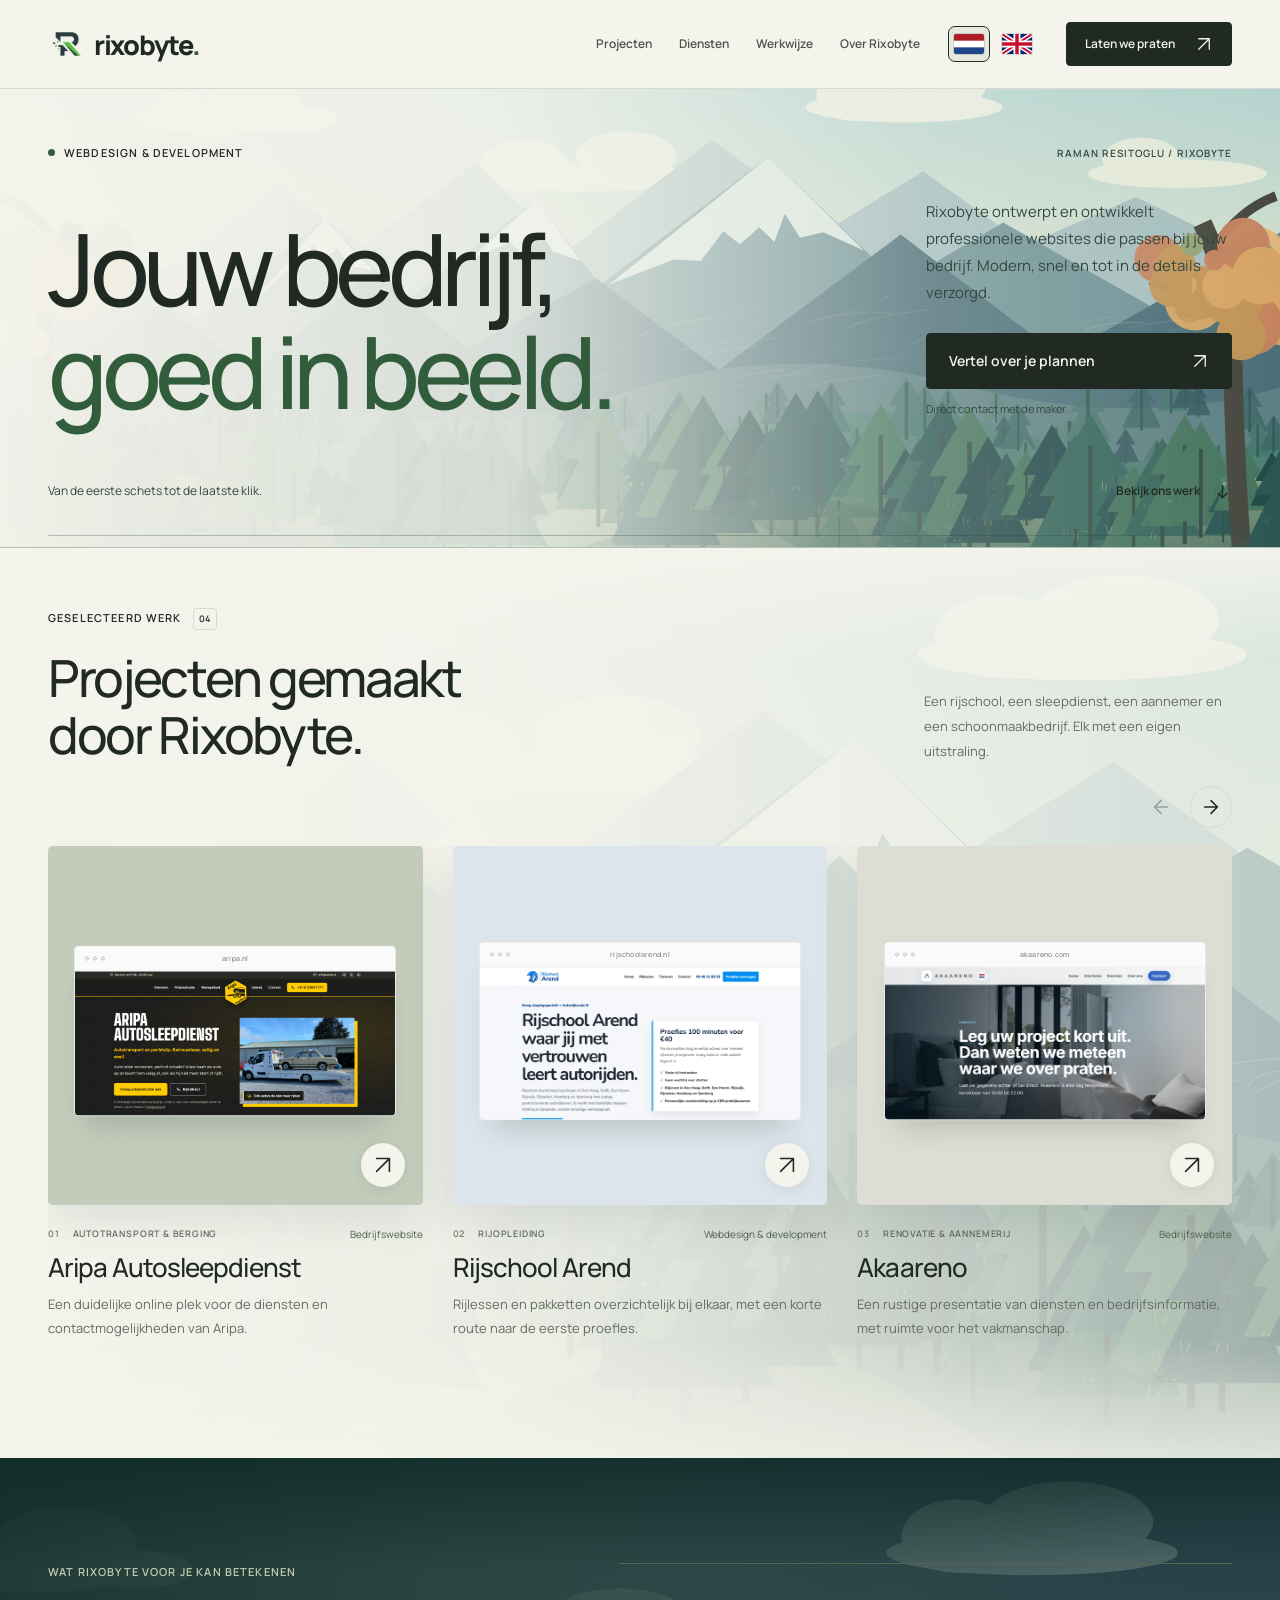
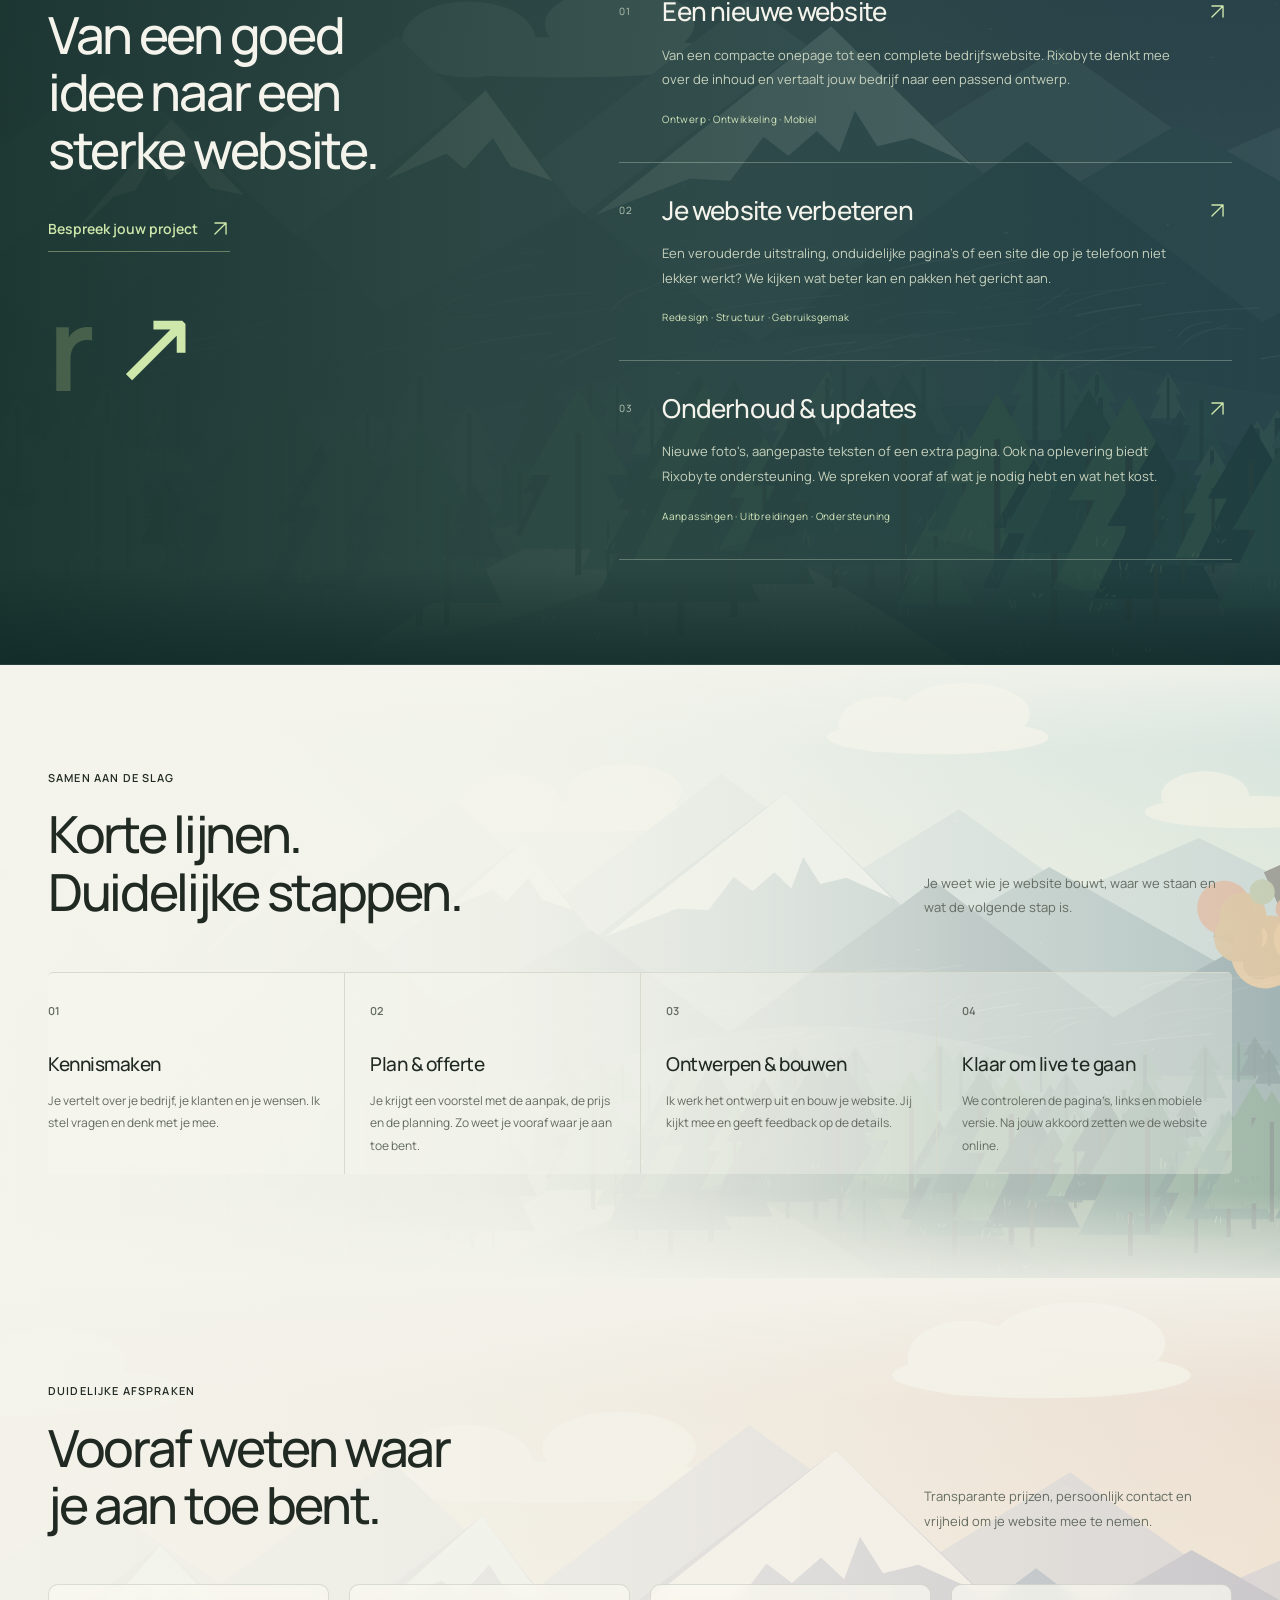
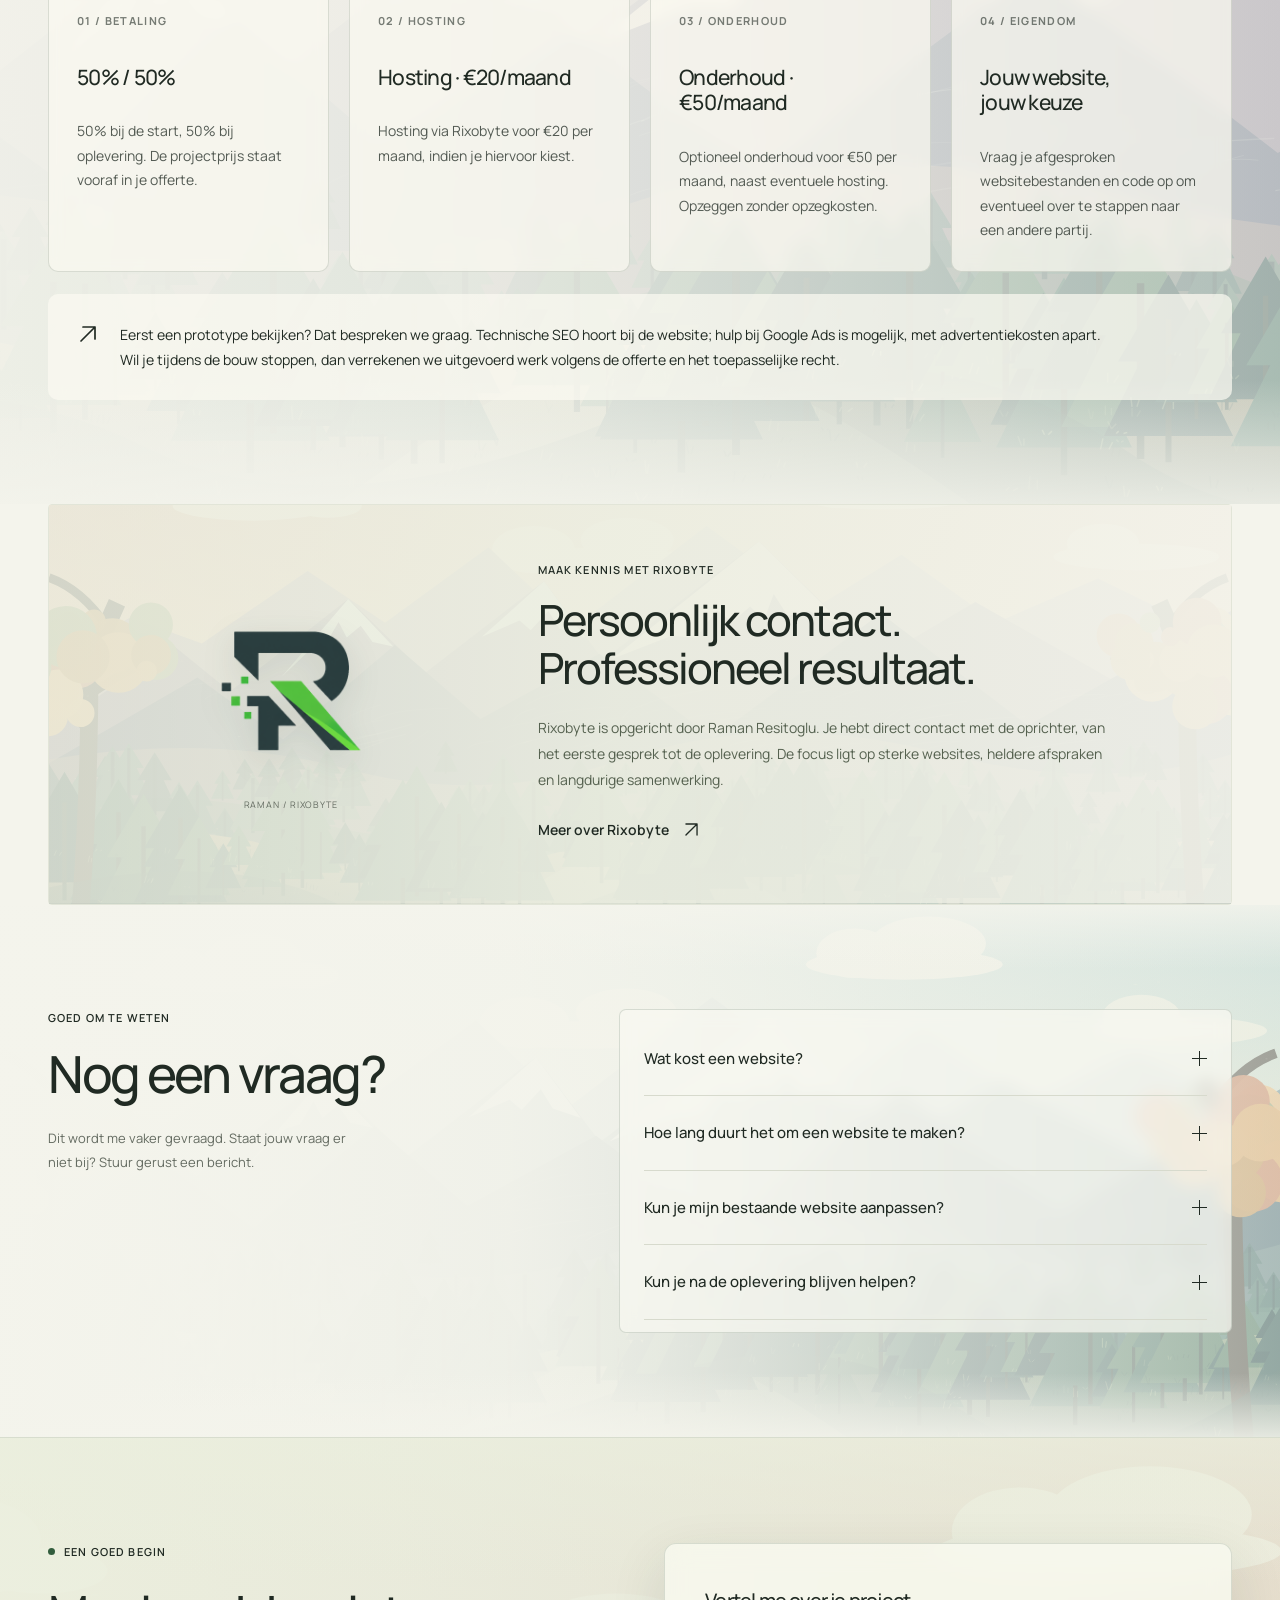
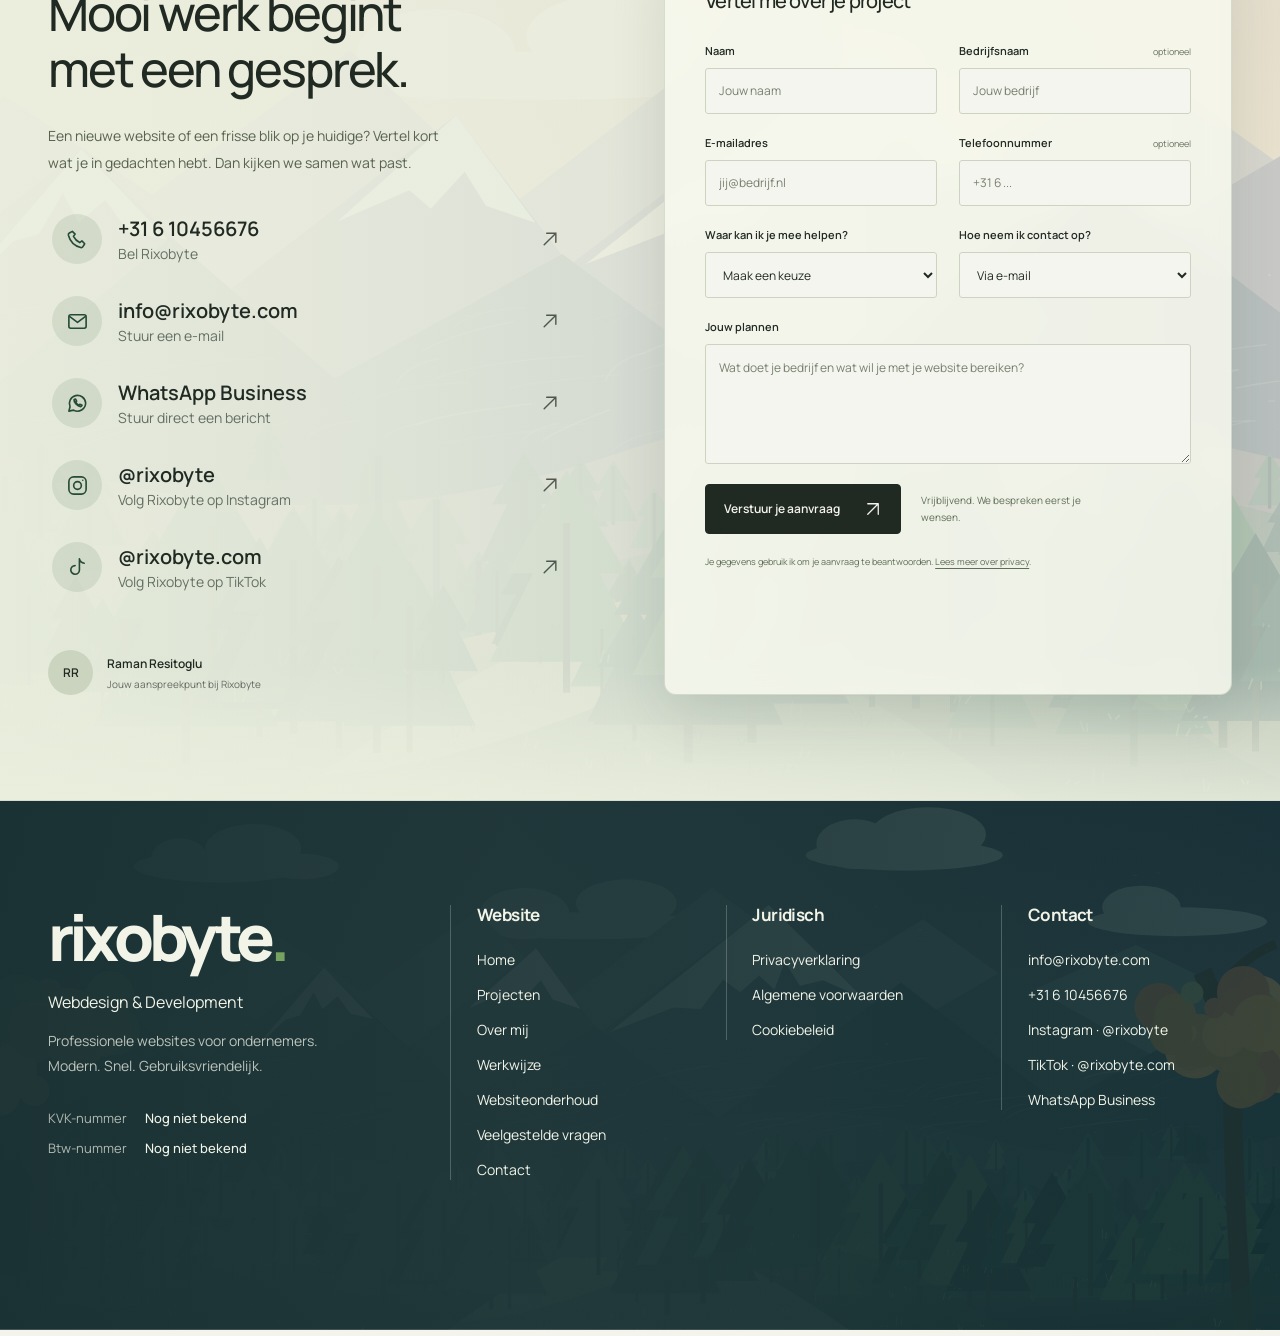
==== index.html @ 76071537 "Publish refreshed full-width wallpaper and scroll fixes" ====
<!doctype html>
<html lang="nl">
  <head>
    <meta charset="utf-8" />
    <meta name="viewport" content="width=device-width, initial-scale=1" />
    <meta name="theme-color" content="#f4f4ec" />
    <meta name="description" content="Rixobyte ontwerpt en ontwikkelt professionele websites voor ondernemers. Van een nieuwe website tot redesign en onderhoud. Bespreek jouw project.">
    <meta
      property="og:title"
      content="Rixobyte | Jouw bedrijf, goed in beeld."
    />
    <meta
      property="og:description"
      content="Rixobyte ontwerpt en bouwt websites voor ondernemers. Bekijk onze projecten en bespreek jouw nieuwe website."
    />
    <meta property="og:type" content="website" />
    <meta property="og:url" content="https://www.rixobyte.com/" />
    <link rel="canonical" href="https://www.rixobyte.com/" />
    <meta property="og:locale" content="nl_NL" />
    <title>Rixobyte | Professionele websites voor ondernemers</title>
    <link rel="icon" type="image/png" href="rixobyte-logo.png" />
    <link rel="apple-touch-icon" href="rixobyte-logo.png" />
    <link
      rel="preload"
      href="manrope-400.woff"
      as="font"
      type="font/woff"
      crossorigin
    />
    <link
      rel="preload"
      href="manrope-600.woff"
      as="font"
      type="font/woff"
      crossorigin
    />
    <link rel="stylesheet" href="styles.css?v=20261119-fullbleed2" />
    <script src="translations.js?v=20261028-fix" defer></script>
    <script src="script.js?v=20261028-fix" defer></script>
    <script src="rixobyte-nature.js?v=20261119-all" defer></script>
    <script src="rixobyte-scroll.js?v=20261119" defer></script>
  
<meta property="og:image" content="https://www.rixobyte.com/rixobyte-logo.png">
<meta property="og:image:alt" content="Rixobyte logo">
<meta name="twitter:card" content="summary_large_image">
<script type="application/ld+json">{"@context":"https://schema.org","@type":"Organization","name":"Rixobyte","url":"https://www.rixobyte.com/","logo":"https://www.rixobyte.com/rixobyte-logo.png","email":"info@rixobyte.com","sameAs":["https://www.instagram.com/rixobyte/"]}</script>
</head>
  <body data-page="home" id="top">
    <a data-i18n="skip" class="skip-link" href="#main">Naar de inhoud</a>
    <header class="site-header">
      <div class="shell header-inner">
        <a class="brand" href="index.html" aria-label="Rixobyte home"
          ><img src="rixobyte-logo.png" width="42" height="42" alt="" /><span
            >rixobyte<span class="brand-dot">.</span></span
          ></a
        >
        <nav
          class="main-nav"
          id="mainNav"
          aria-label="Hoofdnavigatie"
          data-i18n-aria-label="mainNav"
        >
          <a data-i18n="navProjects" href="#projecten" data-section="projecten"
            >Projecten</a
          ><a data-i18n="navServices" href="#diensten" data-section="diensten"
            >Diensten</a
          ><a data-i18n="navProcess" href="#werkwijze" data-section="werkwijze"
            >Werkwijze</a
          >
          <a data-i18n="navAbout" href="info.html">Over mij</a>
          <a data-i18n="navContact" href="#offerte" class="mobile-contact"
            >Contact</a
          >
        </nav>
        <div class="header-actions">
          <div
            class="language-switch"
            role="group"
            aria-label="Taal kiezen"
            data-i18n-aria-label="language"
          >
            <button type="button" data-lang="nl" lang="nl" aria-label="Nederlands" title="Nederlands" aria-pressed="true"><svg viewBox="0 0 30 20" aria-hidden="true" focusable="false"><rect width="30" height="20" fill="#21468B"/><rect width="30" height="13.333" fill="#fff"/><rect width="30" height="6.667" fill="#AE1C28"/></svg></button><button type="button" data-lang="en" lang="en" aria-label="English" title="English" aria-pressed="false"><svg viewBox="0 0 30 20" aria-hidden="true" focusable="false"><rect width="30" height="20" fill="#012169"/><path d="M0 0L30 20M30 0L0 20" stroke="#fff" stroke-width="5"/><path d="M0 0L30 20M30 0L0 20" stroke="#C8102E" stroke-width="2"/><path d="M15 0V20M0 10H30" stroke="#fff" stroke-width="7"/><path d="M15 0V20M0 10H30" stroke="#C8102E" stroke-width="3.5"/></svg></button>
          </div>
          <a class="button button-small header-cta" href="#offerte"
            ><span data-i18n="talk">Laten we praten</span
            ><svg
              class="icon"
              viewBox="0 0 24 24"
              fill="none"
              aria-hidden="true"
            >
              <path
                d="M5 19 19 5M5 5h14v14"
                stroke="currentColor"
                stroke-width="1.7"
                stroke-linecap="round"
                stroke-linejoin="round"
              /></svg
          ></a>
          <button
            class="menu-toggle"
            type="button"
            aria-expanded="false"
            aria-controls="mainNav"
            aria-label="Menu openen"
            data-i18n-aria-label="openMenu"
          >
            <span></span><span></span>
          </button>
        </div>
      </div>
    </header>
    <main id="main" tabindex="-1">
      <section class="hero shell" aria-labelledby="heroTitle">
        <div class="hero-topline">
          <p class="eyebrow">
            <span class="status-dot" aria-hidden="true"></span>Webdesign &amp;
            development
          </p>
          <p class="eyebrow hero-signature">Raman Resitoglu / Rixobyte</p>
        </div>
        <div class="hero-main">
          <h1 id="heroTitle">
            <span data-i18n="heroLine1">Jouw bedrijf,</span><br /><span
              data-i18n="heroLine2"
              class="hero-accent"
              >goed in beeld.</span
            >
          </h1> 
          <div class="hero-aside">
            <p data-i18n="heroText">
              Ik ben Raman. Ik ontwerp en bouw websites die passen bij jouw
              bedrijf. Helder, snel en tot in de details verzorgd.
            </p>
            <a class="button" href="#offerte"
              ><span data-i18n="heroCta">Vertel over je plannen</span
              ><svg
                class="icon"
                viewBox="0 0 24 24"
                fill="none"
                aria-hidden="true"
              >
                <path
                  d="M5 19 19 5M5 5h14v14"
                  stroke="currentColor"
                  stroke-width="1.7"
                  stroke-linecap="round"
                  stroke-linejoin="round"
                /></svg
            ></a>
            <p class="hero-note">
              <span data-i18n="heroNote">Direct contact met de maker.</span>
            </p>
          </div>
        </div>
        <div class="hero-foot">
          <p>
            <span data-i18n="heroFoot"
              >Van de eerste schets tot de laatste klik.</span
            >
          </p>
          <a class="text-link" href="#projecten"
            ><span data-i18n="viewWork">Bekijk mijn werk</span
            ><svg
              class="icon"
              viewBox="0 0 24 24"
              fill="none"
              aria-hidden="true"
            >
              <path
                d="M12 4v16m-6-6 6 6 6-6"
                stroke="currentColor"
                stroke-width="1.7"
              /></svg
          ></a>
        </div>
      </section>

      <section
        class="projects shell section-space"
        id="projecten"
        aria-labelledby="projectsTitle"
      >
        <div class="section-intro">
          <div>
            <p class="eyebrow">
              <span data-i18n="selected">Geselecteerd werk</span>
              <span class="count">04</span>
            </p>
            <h2 id="projectsTitle">
              <span data-i18n="projectsTitle"
                >Projecten gemaakt door Rixobyte.</span
              >
            </h2>
          </div>
          <p class="section-aside">
            <span data-i18n="projectsText"
              >Een rijschool, een sleepdienst, een aannemer en een
              schoonmaakbedrijf. Elk met een eigen uitstraling.</span
            >
          </p>
        </div>
        <div class="project-controls" hidden>
          <button
            class="project-control"
            type="button"
            data-project-scroll="previous"
            aria-label="Vorige projecten"
            data-i18n-aria-label="projectPrevious"
          >
            <svg
              class="icon"
              viewBox="0 0 24 24"
              fill="none"
              aria-hidden="true"
            >
              <path
                d="M19 12H5m7 7-7-7 7-7"
                stroke="currentColor"
                stroke-width="1.7"
                stroke-linecap="round"
                stroke-linejoin="round"
              />
            </svg>
          </button>
          <button
            class="project-control"
            type="button"
            data-project-scroll="next"
            aria-label="Volgende projecten"
            data-i18n-aria-label="projectNext"
          >
            <svg
              class="icon"
              viewBox="0 0 24 24"
              fill="none"
              aria-hidden="true"
            >
              <path
                d="M5 12h14m-7-7 7 7-7 7"
                stroke="currentColor"
                stroke-width="1.7"
                stroke-linecap="round"
                stroke-linejoin="round"
              />
            </svg>
          </button>
        </div>
        <div
          class="project-grid"
          id="projectTrack"
          role="region"
          aria-label="Projecten"
          data-i18n-aria-label="projectCarousel"
          tabindex="0"
        >
          <article class="project project-aripa">
            <a
              class="project-cover"
              href="https://www.aripa.nl/"
              target="_blank"
              rel="noopener noreferrer"
              aria-label="Bekijk Aripa Autosleepdienst (opent in nieuw tabblad)"
              data-i18n-aria-label="aripaLink"
              ><div class="project-art art-aripa">
                <div class="site-window">
                  <div class="window-toolbar" aria-hidden="true">
                    <i></i><i></i><i></i><span>aripa.nl</span>
                  </div>
                  <img
                    src="foto2.png"
                    width="1892"
                    height="852"
                    loading="lazy"
                    decoding="async"
                    alt="Voorbeeld van de website Aripa Autosleepdienst"
                    data-i18n-alt="aripaAlt"
                  />
                </div>
                <span class="project-visit"
                  ><svg
                    class="icon"
                    viewBox="0 0 24 24"
                    fill="none"
                    aria-hidden="true"
                  >
                    <path
                      d="M5 19 19 5M5 5h14v14"
                      stroke="currentColor"
                      stroke-width="1.7"
                      stroke-linecap="round"
                      stroke-linejoin="round"
                    /></svg
                ></span></div
            ></a>
            <div class="project-meta">
              <p class="eyebrow">
                <span class="project-number">01</span
                ><span data-i18n="aripaCat">Autotransport &amp; berging</span>
              </p>
              <span data-i18n="aripaTag" class="project-tag"
                >Bedrijfswebsite</span
              >
            </div>
            <h3>
              <a
                href="https://www.aripa.nl/"
                target="_blank"
                rel="noopener noreferrer"
                >Aripa Autosleepdienst<svg
                  class="icon"
                  viewBox="0 0 24 24"
                  fill="none"
                  aria-hidden="true"
                >
                  <path
                    d="M5 19 19 5M5 5h14v14"
                    stroke="currentColor"
                    stroke-width="1.7"
                    stroke-linecap="round"
                    stroke-linejoin="round"
                  /></svg
                ><span class="sr-only" data-i18n="newTab">
                  (opent in nieuw tabblad)</span
                ></a
              >
            </h3>
            <p data-i18n="aripaDesc" class="project-description">
              Een duidelijke online plek voor de diensten en
              contactmogelijkheden van Aripa.
            </p>
          </article>
          <article class="project project-rijschoolarend">
            <a
              class="project-cover"
              href="https://rijschoolarend.nl/"
              target="_blank"
              rel="noopener noreferrer"
              aria-label="Bekijk Rijschool Arend (opent in nieuw tabblad)"
              data-i18n-aria-label="rijschoolarendLink"
              ><div class="project-art art-rijschoolarend">
                <div class="site-window">
                  <div class="window-toolbar" aria-hidden="true">
                    <i></i><i></i><i></i><span>rijschoolarend.nl</span>
                  </div>
                  <img
                    src="rijschoolarend-1440.webp"
                    srcset="
                      rijschoolarend-720.webp   720w,
                      rijschoolarend-1440.webp 1440w
                    "
                    sizes="(max-width: 700px) 90vw, 50vw"
                    width="1440"
                    height="686"
                    loading="lazy"
                    decoding="async"
                    alt="Voorbeeld van de website Rijschool Arend"
                    data-i18n-alt="rijschoolarendAlt"
                  />
                </div>
                <span class="project-visit"
                  ><svg
                    class="icon"
                    viewBox="0 0 24 24"
                    fill="none"
                    aria-hidden="true"
                  >
                    <path
                      d="M5 19 19 5M5 5h14v14"
                      stroke="currentColor"
                      stroke-width="1.7"
                      stroke-linecap="round"
                      stroke-linejoin="round"
                    /></svg
                ></span></div
            ></a>
            <div class="project-meta">
              <p class="eyebrow">
                <span class="project-number">02</span
                ><span data-i18n="rijschoolarendCat">Rijopleiding</span>
              </p>
              <span data-i18n="rijschoolarendTag" class="project-tag"
                >Webdesign &amp; development</span
              >
            </div>
            <h3>
              <a
                href="https://rijschoolarend.nl/"
                target="_blank"
                rel="noopener noreferrer"
                >Rijschool Arend<svg
                  class="icon"
                  viewBox="0 0 24 24"
                  fill="none"
                  aria-hidden="true"
                >
                  <path
                    d="M5 19 19 5M5 5h14v14"
                    stroke="currentColor"
                    stroke-width="1.7"
                    stroke-linecap="round"
                    stroke-linejoin="round"
                  /></svg
                ><span class="sr-only" data-i18n="newTab">
                  (opent in nieuw tabblad)</span
                ></a
              >
            </h3>
            <p data-i18n="rijschoolarendDesc" class="project-description">
              Rijlessen en pakketten overzichtelijk bij elkaar, met een korte
              route naar de eerste proefles.
            </p>
          </article>
          <article class="project project-akaareno">
            <a
              class="project-cover"
              href="https://akaareno.com/"
              target="_blank"
              rel="noopener noreferrer"
              aria-label="Bekijk Akaareno (opent in nieuw tabblad)"
              data-i18n-aria-label="akaarenoLink"
              ><div class="project-art art-akaareno">
                <div class="site-window">
                  <div class="window-toolbar" aria-hidden="true">
                    <i></i><i></i><i></i><span>akaareno.com</span>
                  </div>
                  <img
                    src="akaareno-1440.webp"
                    srcset="akaareno-720.webp 720w, akaareno-1440.webp 1440w"
                    sizes="(max-width: 700px) 90vw, 50vw"
                    width="1440"
                    height="686"
                    loading="lazy"
                    decoding="async"
                    alt="Voorbeeld van de website Akaareno"
                    data-i18n-alt="akaarenoAlt"
                  />
                </div>
                <span class="project-visit"
                  ><svg
                    class="icon"
                    viewBox="0 0 24 24"
                    fill="none"
                    aria-hidden="true"
                  >
                    <path
                      d="M5 19 19 5M5 5h14v14"
                      stroke="currentColor"
                      stroke-width="1.7"
                      stroke-linecap="round"
                      stroke-linejoin="round"
                    /></svg
                ></span></div
            ></a>
            <div class="project-meta">
              <p class="eyebrow">
                <span class="project-number">03</span
                ><span data-i18n="akaarenoCat">Renovatie &amp; aannemerij</span>
              </p>
              <span data-i18n="akaarenoTag" class="project-tag"
                >Bedrijfswebsite</span
              >
            </div>
            <h3>
              <a
                href="https://akaareno.com/"
                target="_blank"
                rel="noopener noreferrer"
                >Akaareno<svg
                  class="icon"
                  viewBox="0 0 24 24"
                  fill="none"
                  aria-hidden="true"
                >
                  <path
                    d="M5 19 19 5M5 5h14v14"
                    stroke="currentColor"
                    stroke-width="1.7"
                    stroke-linecap="round"
                    stroke-linejoin="round"
                  /></svg
                ><span class="sr-only" data-i18n="newTab">
                  (opent in nieuw tabblad)</span
                ></a
              >
            </h3>
            <p data-i18n="akaarenoDesc" class="project-description">
              Een rustige presentatie van diensten en bedrijfsinformatie, met
              ruimte voor het vakmanschap.
            </p>
          </article>
          <article class="project project-glansora">
            <a
              class="project-cover"
              href="https://glansora.nl/index.html"
              target="_blank"
              rel="noopener noreferrer"
              aria-label="Bekijk Glansora (opent in nieuw tabblad)"
              data-i18n-aria-label="glansoraLink"
              ><div class="project-art art-glansora">
                <div class="site-window">
                  <div class="window-toolbar" aria-hidden="true">
                    <i></i><i></i><i></i><span>glansora.nl/index.html</span>
                  </div>
                  <img
                    src="glansora-1440.webp"
                    srcset="glansora-720.webp 720w, glansora-1440.webp 1440w"
                    sizes="(max-width: 700px) 90vw, 50vw"
                    width="1440"
                    height="733"
                    loading="lazy"
                    decoding="async"
                    alt="Voorbeeld van de website Glansora"
                    data-i18n-alt="glansoraAlt"
                  />
                </div>
                <span class="project-visit"
                  ><svg
                    class="icon"
                    viewBox="0 0 24 24"
                    fill="none"
                    aria-hidden="true"
                  >
                    <path
                      d="M5 19 19 5M5 5h14v14"
                      stroke="currentColor"
                      stroke-width="1.7"
                      stroke-linecap="round"
                      stroke-linejoin="round"
                    /></svg
                ></span></div
            ></a>
            <div class="project-meta">
              <p class="eyebrow">
                <span class="project-number">04</span
                ><span data-i18n="glansoraCat">Schoonmaak</span>
              </p>
              <span data-i18n="glansoraTag" class="project-tag"
                >Webdesign &amp; development</span
              >
            </div>
            <h3>
              <a
                href="https://glansora.nl/index.html"
                target="_blank"
                rel="noopener noreferrer"
                >Glansora<svg
                  class="icon"
                  viewBox="0 0 24 24"
                  fill="none"
                  aria-hidden="true"
                >
                  <path
                    d="M5 19 19 5M5 5h14v14"
                    stroke="currentColor"
                    stroke-width="1.7"
                    stroke-linecap="round"
                    stroke-linejoin="round"
                  /></svg
                ><span class="sr-only" data-i18n="newTab">
                  (opent in nieuw tabblad)</span
                ></a
              >
            </h3>
            <p data-i18n="glansoraDesc" class="project-description">
              Een frisse uitstraling, heldere diensten en een toegankelijke
              offerteaanvraag.
            </p>
          </article>
          <article class="project project-coming-soon">
            <div class="project-art project-coming-art" aria-hidden="true">
              <div class="project-coming-message">
                <span class="project-coming-plus">+</span>
                <span data-i18n="projectSoonEyebrow">Binnenkort</span>
              </div>
            </div>
            <div class="project-meta">
              <p class="eyebrow" data-i18n="projectSoonEyebrow">Binnenkort</p>
              <span class="project-tag" data-i18n="projectSoonTag"
                >Nieuw werk</span
              >
            </div>
            <h3 data-i18n="projectSoonTitle">Nieuw project</h3>
            <p class="project-description" data-i18n="projectSoonDescription">
              Binnenkort vind je hier een nieuw project.
            </p>
          </article>
        </div>
      </section>

      <section
        class="services dark-section"
        id="diensten"
        aria-labelledby="servicesTitle"
      >
        <div class="shell services-grid">
          <div class="services-heading">
            <p class="eyebrow">
              <span data-i18n="servicesEyebrow">Wat ik voor je kan doen</span>
            </p>
            <h2 id="servicesTitle">
              <span data-i18n="servicesTitle"
                >Van een goed idee naar een goede website.</span
              >
            </h2>
            <a class="text-link light-link" href="#offerte"
              ><span data-i18n="discuss">Bespreek jouw project</span
              ><svg
                class="icon"
                viewBox="0 0 24 24"
                fill="none"
                aria-hidden="true"
              >
                <path
                  d="M5 19 19 5M5 5h14v14"
                  stroke="currentColor"
                  stroke-width="1.7"
                  stroke-linecap="round"
                  stroke-linejoin="round"
                /></svg
            ></a>
            <div class="services-mark" aria-hidden="true">
              <span>r</span><span>↗</span>
            </div>
          </div>
          <div class="service-list">
            <article class="service-row">
              <span class="service-number">01</span>
              <div>
                <h3>
                  <span data-i18n="service1Title">Een nieuwe website</span>
                </h3>
                <p>
                  <span data-i18n="service1Text"
                    >Een compacte one-page, een portfolio of een complete
                    bedrijfswebsite. Ik denk mee over de inhoud en vertaal je
                    bedrijf naar een passend ontwerp.</span
                  >
                </p>
                <p class="service-detail">
                  <span data-i18n="service1Detail"
                    >Ontwerp · Ontwikkeling · Mobiel</span
                  >
                </p>
              </div>
              <svg
                class="icon"
                viewBox="0 0 24 24"
                fill="none"
                aria-hidden="true"
              >
                <path
                  d="M5 19 19 5M5 5h14v14"
                  stroke="currentColor"
                  stroke-width="1.7"
                  stroke-linecap="round"
                  stroke-linejoin="round"
                />
              </svg>
            </article>
            <article class="service-row">
              <span class="service-number">02</span>
              <div>
                <h3>
                  <span data-i18n="service2Title">Je website verbeteren</span>
                </h3>
                <p>
                  <span data-i18n="service2Text"
                    >Een verouderde uitstraling, onduidelijke pagina’s of een
                    site die op je telefoon niet lekker werkt? We kijken wat
                    beter kan en pakken het gericht aan.</span
                  >
                </p>
                <p class="service-detail">
                  <span data-i18n="service2Detail"
                    >Redesign · Structuur · Gebruiksgemak</span
                  >
                </p>
              </div>
              <svg
                class="icon"
                viewBox="0 0 24 24"
                fill="none"
                aria-hidden="true"
              >
                <path
                  d="M5 19 19 5M5 5h14v14"
                  stroke="currentColor"
                  stroke-width="1.7"
                  stroke-linecap="round"
                  stroke-linejoin="round"
                />
              </svg>
            </article>
            <article class="service-row">
              <span class="service-number">03</span>
              <div>
                <h3>
                  <span data-i18n="service3Title">Onderhoud &amp; updates</span>
                </h3>
                <p>
                  <span data-i18n="service3Text"
                    >Nieuwe foto’s, aangepaste teksten of een extra pagina. Ook
                    na de oplevering kan ik helpen. We spreken vooraf af wat je
                    nodig hebt en wat het kost.</span
                  >
                </p>
                <p class="service-detail">
                  <span data-i18n="service3Detail"
                    >Aanpassingen · Uitbreidingen · Ondersteuning</span
                  >
                </p>
              </div>
              <svg
                class="icon"
                viewBox="0 0 24 24"
                fill="none"
                aria-hidden="true"
              >
                <path
                  d="M5 19 19 5M5 5h14v14"
                  stroke="currentColor"
                  stroke-width="1.7"
                  stroke-linecap="round"
                  stroke-linejoin="round"
                />
              </svg>
            </article>
          </div>
        </div>
      </section>

      <section
        class="process shell section-space"
        id="werkwijze"
        aria-labelledby="processTitle"
      >
        <div class="section-intro">
          <div>
            <p class="eyebrow">
              <span data-i18n="processEyebrow">Samen aan de slag</span>
            </p>
            <h2 id="processTitle">
              <span data-i18n="processTitle"
                >Korte lijnen. Duidelijke stappen.</span
              >
            </h2>
          </div>
          <p class="section-aside">
            <span data-i18n="processText"
              >Je weet wie je website bouwt, waar we staan en wat de volgende
              stap is.</span
            >
          </p>
        </div>
        <ol class="process-list">
          <li>
            <span class="step-number">01</span>
            <h3><span data-i18n="step1Title">Kennismaken</span></h3>
            <p>
              <span data-i18n="step1Text"
                >Je vertelt over je bedrijf, je klanten en je wensen. Ik stel
                vragen en denk met je mee.</span
              >
            </p>
          </li>
          <li>
            <span class="step-number">02</span>
            <h3><span data-i18n="step2Title">Plan &amp; offerte</span></h3>
            <p>
              <span data-i18n="step2Text"
                >Je krijgt een voorstel met de aanpak, de prijs en de planning.
                Zo weet je vooraf waar je aan toe bent.</span
              >
            </p>
          </li>
          <li>
            <span class="step-number">03</span>
            <h3><span data-i18n="step3Title">Ontwerpen &amp; bouwen</span></h3>
            <p>
              <span data-i18n="step3Text"
                >Ik werk het ontwerp uit en bouw je website. Jij kijkt mee en
                geeft feedback op de details.</span
              >
            </p>
          </li>
          <li>
            <span class="step-number">04</span>
            <h3><span data-i18n="step4Title">Klaar om live te gaan</span></h3>
            <p>
              <span data-i18n="step4Text"
                >We controleren de pagina’s, links en mobiele versie. Na jouw
                akkoord zetten we de website online.</span
              >
            </p>
          </li>
        </ol>
      </section>

      <section class="agreements shell section-space" aria-labelledby="agreementsTitle">
        <div class="section-intro">
          <div><p class="eyebrow" data-i18n="agreementsEyebrow">Duidelijke afspraken</p><h2 id="agreementsTitle" data-i18n="agreementsTitle">Vooraf weten waar je aan toe bent.</h2></div>
          <p class="section-aside" data-i18n="agreementsIntro">Transparante prijzen, persoonlijk contact en vrijheid om je website mee te nemen.</p>
        </div>
        <div class="agreements-grid">
          <article class="agreement-card"><span class="agreement-index" data-i18n="agreementIndex1">01 / BETALING</span><h3 data-i18n="agreement1Title">50% / 50%</h3><p data-i18n="agreement1Text">50% bij de start, 50% bij oplevering. De projectprijs staat vooraf in je offerte.</p></article>
          <article class="agreement-card"><span class="agreement-index" data-i18n="agreementIndex2">02 / HOSTING</span><h3 data-i18n="agreement2Title">Hosting · €20/maand</h3><p data-i18n="agreement2Text">Hosting via Rixobyte voor €20 per maand, indien je hiervoor kiest.</p></article>
          <article class="agreement-card"><span class="agreement-index" data-i18n="agreementIndex3">03 / ONDERHOUD</span><h3 data-i18n="agreement3Title">Onderhoud · €50/maand</h3><p data-i18n="agreement3Text">Optioneel onderhoud voor €50 per maand, naast eventuele hosting. Opzeggen zonder opzegkosten.</p></article>
          <article class="agreement-card"><span class="agreement-index" data-i18n="agreementIndex4">04 / EIGENDOM</span><h3 data-i18n="agreement4Title">Jouw website, jouw keuze</h3><p data-i18n="agreement4Text">Vraag je afgesproken websitebestanden en code op om eventueel over te stappen naar een andere partij.</p></article>
        </div>
        <div class="agreements-note"><span class="agreements-note-mark" aria-hidden="true"><svg viewBox="0 0 24 24" width="24" height="24" fill="none" focusable="false"><path d="M5 19 19 5M7 5h12v12" stroke="currentColor" stroke-width="1.7" stroke-linecap="round" stroke-linejoin="round"/></svg></span><p data-i18n="agreementsNote">Eerst een prototype bekijken? Dat bespreken we graag. Technische SEO hoort bij de website; hulp bij Google Ads is mogelijk, met advertentiekosten apart. Wil je tijdens de bouw stoppen, dan verrekenen we uitgevoerd werk volgens de offerte en het toepasselijke recht.</p></div>
      </section>
      <section class="maker shell" aria-labelledby="makerTitle">
        <div class="maker-symbol" aria-hidden="true">
          <img
            src="rixobyte-logo.png"
            width="384"
            height="384"
            loading="lazy"
            alt=""
          /><span>Raman / Rixobyte</span>
        </div>
        <div class="maker-copy">
          <p class="eyebrow">
            <span data-i18n="makerEyebrow">De persoon achter de pixels</span>
          </p>
          <h2 id="makerTitle">
            <span data-i18n="makerTitle">Je spreekt met de maker.</span>
          </h2>
          <p>
            <span data-i18n="makerText"
              >Ik ben Raman Resitoglu, de maker achter Rixobyte. Van ons eerste
              gesprek tot de oplevering werk je rechtstreeks met mij. Ik houd
              van websites die goed in elkaar zitten en prettig zijn om te
              gebruiken.</span
            >
          </p>
          <a class="text-link" href="info.html"
            ><span data-i18n="moreAbout">Meer over Rixobyte</span
            ><svg
              class="icon"
              viewBox="0 0 24 24"
              fill="none"
              aria-hidden="true"
            >
              <path
                d="M5 19 19 5M5 5h14v14"
                stroke="currentColor"
                stroke-width="1.7"
                stroke-linecap="round"
                stroke-linejoin="round"
              /></svg
          ></a>
        </div>
      </section>

      <section class="faq shell section-space" aria-labelledby="faqTitle">
        <div class="faq-intro">
          <p class="eyebrow">
            <span data-i18n="faqEyebrow">Goed om te weten</span>
          </p>
          <h2 id="faqTitle">
            <span data-i18n="faqTitle">Nog een vraag?</span>
          </h2>
          <p>
            <span data-i18n="faqText"
              >Dit wordt me vaker gevraagd. Staat jouw vraag er niet bij? Stuur
              gerust een bericht.</span
            >
          </p>
        </div>
        <div class="faq-list">
          <details>
            <summary>
              <span data-i18n="faqQ1">Wat kost een website?</span
              ><span class="faq-plus" aria-hidden="true"></span>
            </summary>
            <p data-i18n="faqA1">
              Dat hangt af van het aantal pagina’s, de functies en hoeveel
              inhoud er al klaarstaat. Na een korte kennismaking krijg je een
              offerte met een duidelijke omschrijving van het werk en de prijs.
            </p>
          </details>
          <details>
            <summary>
              <span data-i18n="faqQ2"
                >Hoe lang duurt het om een website te maken?</span
              ><span class="faq-plus" aria-hidden="true"></span>
            </summary>
            <p data-i18n="faqA2">
              De planning hangt af van de grootte van het project en de
              beschikbaarheid van teksten, foto’s en feedback. We spreken de
              planning samen af voordat ik begin.
            </p>
          </details>
          <details>
            <summary>
              <span data-i18n="faqQ3"
                >Kun je mijn bestaande website aanpassen?</span
              ><span class="faq-plus" aria-hidden="true"></span>
            </summary>
            <p data-i18n="faqA3">
              Ja. Ik bekijk eerst hoe je huidige website is opgebouwd en welke
              verbeteringen nodig zijn. Daarna bespreken we of aanpassen of
              opnieuw opbouwen het beste bij je wensen past.
            </p>
          </details>
          <details>
            <summary>
              <span data-i18n="faqQ4"
                >Kun je na de oplevering blijven helpen?</span
              ><span class="faq-plus" aria-hidden="true"></span>
            </summary>
            <p data-i18n="faqA4">
              Ja, onderhoud en verdere aanpassingen zijn mogelijk. We maken
              vooraf afspraken over de werkzaamheden en de kosten. Ook hosting
              en je domein bespreken we bij de start van het project.
            </p>
          </details>
        </div>
      </section>
      <section class="contact" id="offerte" aria-labelledby="contactTitle">
        <div class="shell contact-grid">
          <div class="contact-copy">
            <p class="eyebrow">
              <span class="status-dot" aria-hidden="true"></span
              ><span data-i18n="contactEyebrow">Een goed begin</span>
            </p>
            <h2 id="contactTitle">
              <span data-i18n="contactLine1">Mooi werk begint</span><br /><span
                data-i18n="contactLine2"
                >met een gesprek.</span
              >
            </h2>
            <p>
              <span data-i18n="contactText"
                >Een nieuwe website of een frisse blik op je huidige? Vertel
                kort wat je in gedachten hebt. Dan kijken we samen wat
                past.</span
              >
            </p>
            <div class="contact-methods" aria-label="Contactmogelijkheden">
              <a class="contact-method" href="tel:+31610456676" ><span class="contact-method-icon" aria-hidden="true"><svg viewBox="0 0 24 24" fill="none" stroke="currentColor" stroke-width="1.7" stroke-linecap="round" stroke-linejoin="round"><path d="M6.6 3.5 9.5 6.4 7.8 8.7c1.5 3 3.5 5 6.5 6.5l2.3-1.7 2.9 2.9-1.8 3c-.5.8-1.5 1.2-2.4 1-6.7-1.8-11-6.1-12.8-12.8-.2-.9.2-1.9 1-2.4l3.1-1.7Z"/></svg></span><span class="contact-method-copy"><strong>+31 6 10456676</strong><small>Bel Rixobyte</small></span><svg class="contact-method-arrow" viewBox="0 0 24 24" fill="none" stroke="currentColor" stroke-width="1.7" stroke-linecap="round" aria-hidden="true"><path d="M5 19 19 5M8 5h11v11"/></svg></a>
              <a class="contact-method" href="mailto:info@rixobyte.com" ><span class="contact-method-icon" aria-hidden="true"><svg viewBox="0 0 24 24" fill="none" stroke="currentColor" stroke-width="1.7" stroke-linecap="round" stroke-linejoin="round"><rect x="3" y="5" width="18" height="14" rx="2"/><path d="m4 7 8 6 8-6"/></svg></span><span class="contact-method-copy"><strong>info@rixobyte.com</strong><small>Stuur een e-mail</small></span><svg class="contact-method-arrow" viewBox="0 0 24 24" fill="none" stroke="currentColor" stroke-width="1.7" stroke-linecap="round" aria-hidden="true"><path d="M5 19 19 5M8 5h11v11"/></svg></a>
              <a class="contact-method" href="https://wa.me/message/7NV3G5MVUB7BE1" target="_blank" rel="noopener noreferrer" aria-label="Stuur Rixobyte een WhatsApp-bericht (opent in nieuw tabblad)"><span class="contact-method-icon" aria-hidden="true"><svg viewBox="0 0 24 24" fill="none" stroke="currentColor" stroke-width="1.7" stroke-linecap="round" stroke-linejoin="round"><path d="M20.5 11.5a8.5 8.5 0 0 1-12.6 7.4L3 20l1.2-4.6A8.5 8.5 0 1 1 20.5 11.5Z"/><path d="M8.4 8.1c-.3 2.7 3.3 6.7 6.8 7.1.7.1 1.4-.8 1.6-1.3l-2.4-1.1-1.1 1c-1.5-.7-2.5-1.7-3.2-3.2l1-1.1-1.2-2.2c-.5 0-1.2.3-1.5.8Z"/></svg></span><span class="contact-method-copy"><strong>WhatsApp Business</strong><small>Stuur direct een bericht</small></span><svg class="contact-method-arrow" viewBox="0 0 24 24" fill="none" stroke="currentColor" stroke-width="1.7" stroke-linecap="round" aria-hidden="true"><path d="M5 19 19 5M8 5h11v11"/></svg></a>
              <a class="contact-method" href="https://www.instagram.com/rixobyte/" target="_blank" rel="noopener noreferrer" aria-label="Bekijk Rixobyte op Instagram (opent in nieuw tabblad)"><span class="contact-method-icon" aria-hidden="true"><svg viewBox="0 0 24 24" fill="none" stroke="currentColor" stroke-width="1.7" stroke-linecap="round" stroke-linejoin="round"><rect x="3" y="3" width="18" height="18" rx="5"/><circle cx="12" cy="12" r="4"/><circle cx="17.5" cy="6.5" r=".8" fill="currentColor" stroke="none"/></svg></span><span class="contact-method-copy"><strong>@rixobyte</strong><small>Volg Rixobyte op Instagram</small></span><svg class="contact-method-arrow" viewBox="0 0 24 24" fill="none" stroke="currentColor" stroke-width="1.7" stroke-linecap="round" aria-hidden="true"><path d="M5 19 19 5M8 5h11v11"/></svg></a>
              <a class="contact-method" href="https://www.tiktok.com/@rixobyte.com" target="_blank" rel="noopener noreferrer"><span class="contact-method-icon" aria-hidden="true"><svg viewBox="0 0 24 24" fill="none" stroke="currentColor" stroke-width="1.7" stroke-linecap="round" stroke-linejoin="round"><path d="M14 3v11.5a4.5 4.5 0 1 1-4.5-4.5M14 3c.7 2.6 2.3 4.2 5 4.5"/></svg></span><span class="contact-method-copy"><strong>@rixobyte.com</strong><small>Volg Rixobyte op TikTok</small></span><svg class="contact-method-arrow" viewBox="0 0 24 24" fill="none" stroke="currentColor" stroke-width="1.7" stroke-linecap="round" aria-hidden="true"><path d="M5 19 19 5M8 5h11v11"/></svg></a>
            </div>
            <div class="contact-person">
              <span class="person-initials" aria-hidden="true">RR</span>
              <div>
                <strong>Raman Resitoglu</strong
                ><span
                  ><span data-i18n="contactPerson"
                    >Jouw aanspreekpunt bij Rixobyte</span
                  ></span
                >
              </div>
            </div>
          </div>
          <form
            id="quoteForm"
            class="quote-form"
            action="https://api.web3forms.com/submit"
            method="POST"
          >
            <input
              type="hidden"
              name="access_key"
              value="2f683110-5db2-4389-92ff-74962a52984b"
            />
            <input
              type="hidden"
              name="subject"
              value="Nieuwe websiteaanvraag via Rixobyte"
            />
            <input type="hidden" name="from_name" value="Rixobyte website" />
            <input type="hidden" name="language" value="nl" />
            <input
              type="checkbox"
              name="botcheck"
              class="honeypot"
              tabindex="-1"
              aria-hidden="true"
              autocomplete="off"
            />
            <p class="form-intro">
              <span data-i18n="formIntro">Vertel me over je project</span>
            </p>
            <div class="form-row">
              <div class="field">
                <label for="name"><span data-i18n="labelname">Naam</span></label
                ><input
                  type="text"
                  id="name"
                  name="name"
                  required
                  autocomplete="name"
                  placeholder="Jouw naam"
                  data-i18n-placeholder="phname"
                  maxlength="160"
                  aria-describedby="nameError"
                /><span class="field-error" id="nameError"></span>
              </div>
              <div class="field">
                <label for="company"
                  ><span data-i18n="labelcompany">Bedrijfsnaam</span
                  ><small data-i18n="optional">optioneel</small></label
                ><input
                  type="text"
                  id="company"
                  name="company"
                  autocomplete="organization"
                  placeholder="Jouw bedrijf"
                  data-i18n-placeholder="phcompany"
                  maxlength="160"
                  aria-describedby="companyError"
                /><span class="field-error" id="companyError"></span>
              </div>
            </div>
            <div class="form-row">
              <div class="field">
                <label for="email"
                  ><span data-i18n="labelemail">E-mailadres</span></label
                ><input
                  type="email"
                  id="email"
                  name="email"
                  required
                  autocomplete="email"
                  placeholder="jij@bedrijf.nl"
                  data-i18n-placeholder="phemail"
                  maxlength="254"
                  aria-describedby="emailError"
                /><span class="field-error" id="emailError"></span>
              </div>
              <div class="field">
                <label for="phone"
                  ><span data-i18n="labelphone">Telefoonnummer</span
                  ><small data-i18n="optional">optioneel</small></label
                ><input
                  type="tel"
                  id="phone"
                  name="phone"
                  autocomplete="tel"
                  placeholder="+31 6 ..."
                  data-i18n-placeholder="phphone"
                  maxlength="160"
                  aria-describedby="phoneError"
                /><span class="field-error" id="phoneError"></span>
              </div>
            </div>
            <div class="form-row">
              <div class="field">
                <label for="project"
                  ><span data-i18n="projectLabel"
                    >Waar kan ik je mee helpen?</span
                  ></label
                ><select id="project" name="project">
                  <option
                    value=""
                    disabled
                    selected
                    data-label="Maak een keuze"
                    data-i18n-data-label="choose"
                    data-i18n="choose"
                  >
                    Maak een keuze
                  </option>
                  <option data-i18n="newSite" value="Nieuwe website">
                    Een nieuwe website
                  </option>
                  <option data-i18n="improveSite" value="Website verbeteren">
                    Mijn website verbeteren
                  </option>
                  <option data-i18n="portfolioSite" value="Portfolio">
                    Een portfolio
                  </option>
                  <option data-i18n="updates" value="Onderhoud">
                    Onderhoud &amp; updates
                  </option>
                  <option data-i18n="unsure" value="Overleggen">
                    Ik wil even overleggen
                  </option>
                </select>
              </div>
              <div class="field">
                <label for="contact"
                  ><span data-i18n="contactLabel"
                    >Hoe neem ik contact op?</span
                  ></label
                ><select id="contact" name="contact">
                  <option data-i18n="byMail" value="Mail">Via e-mail</option>
                  <option data-i18n="byPhone" value="Telefonisch">
                    Telefonisch
                  </option>
                  <option data-i18n="byBoth" value="Allebei">
                    Maakt niet uit
                  </option>
                </select>
              </div>
            </div>
            <div class="field">
              <label for="message"
                ><span data-i18n="messageLabel">Jouw plannen</span></label
              ><textarea
                id="message"
                name="message"
                required
                rows="4"
                maxlength="5000"
                aria-describedby="messageError"
                placeholder="Wat doet je bedrijf en wat wil je met je website bereiken?"
                data-i18n-placeholder="phmessage"
              ></textarea
              ><span class="field-error" id="messageError"></span>
            </div>
            <div class="form-bottom">
              <button class="button submit-button" type="submit">
                <span data-submit-label data-i18n="send"
                  >Verstuur je aanvraag</span
                ><svg
                  class="icon"
                  viewBox="0 0 24 24"
                  fill="none"
                  aria-hidden="true"
                >
                  <path
                    d="M5 19 19 5M5 5h14v14"
                    stroke="currentColor"
                    stroke-width="1.7"
                    stroke-linecap="round"
                    stroke-linejoin="round"
                  />
                </svg>
              </button>
              <p>
                <span data-i18n="noObligation"
                  >Vrijblijvend. We bespreken eerst je wensen.</span
                >
              </p>
            </div>
            <p class="form-privacy">
              <span data-i18n="formPrivacy"
                >Je gegevens gebruik ik om je aanvraag te beantwoorden.</span
              >
              <a href="info.html#privacy"
                ><span data-i18n="privacyLink">Lees meer over privacy</span></a
              >.
            </p>
            <p
              id="formStatus"
              class="form-status"
              role="status"
              aria-live="polite"
              aria-atomic="true"
            ></p>
            <a
              class="email-fallback text-link"
              href="mailto:info@rixobyte.com"
              hidden
              ><span data-i18n="fallback">Stuur je aanvraag via e-mail</span
              ><svg
                class="icon"
                viewBox="0 0 24 24"
                fill="none"
                aria-hidden="true"
              >
                <path
                  d="M5 19 19 5M5 5h14v14"
                  stroke="currentColor"
                  stroke-width="1.7"
                  stroke-linecap="round"
                  stroke-linejoin="round"
                /></svg
            ></a>
            <noscript
              ><p class="form-noscript">
                Je kunt dit formulier ook zonder JavaScript via Web3Forms
                versturen.
              </p></noscript
            >
          </form>
        </div>
      </section>
    </main>
    <footer class="site-footer"><div class="shell"><div class="rix-footer-grid">
  <div class="rix-footer-intro"><h2>rixobyte<span>.</span></h2><p>Webdesign &amp; Development</p><p class="rix-footer-sub"><span data-i18n="footerDescription1">Professionele websites voor ondernemers.</span><br><span data-i18n="footerDescription2">Modern. Snel. Gebruiksvriendelijk.</span></p><div class="rix-footer-registration"><span data-i18n="footerKvk">KVK-nummer</span><strong data-i18n="footerUnknown">Nog niet bekend</strong><span data-i18n="footerVat">Btw-nummer</span><strong data-i18n="footerUnknown">Nog niet bekend</strong></div></div>
  <nav class="rix-footer-col" aria-label="Website"><h3 data-i18n="footerWebsite">Website</h3><a href="index.html">Home</a><a href="index.html#projecten" data-i18n="footerProjects">Projecten</a><a href="info.html" data-i18n="footerAbout">Over mij</a><a href="index.html#werkwijze" data-i18n="footerProcess">Werkwijze</a><a href="website-onderhoud.html" data-i18n="footerMaintenance">Websiteonderhoud</a><a href="veelgestelde-vragen.html" data-i18n="footerFaq">Veelgestelde vragen</a><a href="contact.html">Contact</a></nav>
  <nav class="rix-footer-col" aria-label="Juridisch" data-i18n-aria-label="footerLegal"><h3 data-i18n="footerLegal">Juridisch</h3><a href="privacyverklaring.html" data-i18n="footerPrivacy">Privacyverklaring</a><a href="algemene-voorwaarden.html" data-i18n="footerTerms">Algemene voorwaarden</a><a href="cookiebeleid.html" data-i18n="footerCookies">Cookiebeleid</a></nav>
  <div class="rix-footer-col"><h3>Contact</h3><a href="mailto:info@rixobyte.com">info@rixobyte.com</a><a href="tel:+31610456676">+31 6 10456676</a><a href="https://www.instagram.com/rixobyte/" target="_blank" rel="noopener noreferrer">Instagram · @rixobyte</a><a href="https://www.tiktok.com/@rixobyte.com" target="_blank" rel="noopener noreferrer">TikTok · @rixobyte.com</a><a href="https://wa.me/message/7NV3G5MVUB7BE1" target="_blank" rel="noopener noreferrer">WhatsApp Business</a></div>
</div><div class="rix-footer-base"><span data-i18n="footerCopyright">© 2026 Rixobyte. Alle rechten voorbehouden.</span><a href="#top" data-i18n="footerBackTop">Terug naar boven ↑</a></div></div></footer>
  </body>
</html>
---- styles.css ----
/* Rixobyte. Local assets, responsive layouts and progressive enhancement. */
@font-face {
  font-family: Manrope;
  src: url("manrope-400.woff") format("woff");
  font-weight: 400;
  font-display: swap;
}
@font-face {
  font-family: Manrope;
  src: url("manrope-500.woff") format("woff");
  font-weight: 500;
  font-display: swap;
}
@font-face {
  font-family: Manrope;
  src: url("manrope-600.woff") format("woff");
  font-weight: 600;
  font-display: swap;
}
@font-face {
  font-family: Manrope;
  src: url("manrope-700.woff") format("woff");
  font-weight: 700;
  font-display: swap;
}
@font-face {
  font-family: Manrope;
  src: url("manrope-800.woff") format("woff");
  font-weight: 800;
  font-display: swap;
}
:root {
  --paper: #f4f4ec;
  --ink: #202a23;
  --green: #325d3d;
  --dark: #17382b;
  --muted: #646b61;
  --line: #d7dacd;
  --lime: #cee8ac;
  --max: 1248px;
  --gutter: 48px;
  --header: 88px;
  --font: Manrope, Arial, Helvetica, sans-serif;
}
*,
*::before,
*::after {
  box-sizing: border-box;
}
html {
  scroll-behavior: smooth;
  scroll-padding-top: calc(var(--header) + 24px);
  overflow-x: hidden;
}
body {
  margin: 0;
  max-width: 100%;
  overflow-x: hidden;
  color: var(--ink);
  background: var(--paper);
  font-family: var(--font);
  font-size: 16px;
  font-weight: 400;
  line-height: 1.65;
  -webkit-font-smoothing: antialiased;
}
body.menu-open {
  overflow: hidden;
}
button,
input,
select,
textarea {
  font: inherit;
}
button,
a,
input,
select,
textarea,
summary {
  -webkit-tap-highlight-color: transparent;
}
button {
  cursor: pointer;
  color: inherit;
}
a {
  color: inherit;
  text-decoration: none;
}
img,
video,
svg {
  display: block;
  max-width: 100%;
}
h1,
h2,
h3,
p {
  margin: 0;
}
h1,
h2,
h3 {
  font-weight: 500;
  line-height: 1.12;
  letter-spacing: -0.045em;
  text-wrap: balance;
}
h1 {
  font-size: clamp(60px, 7.8vw, 112px);
  line-height: 1.03;
  letter-spacing: -0.065em;
}
h2 {
  font-size: clamp(36px, 4vw, 55px);
}
h3 {
  font-size: 26px;
  letter-spacing: -0.035em;
}
::selection {
  background: var(--lime);
  color: var(--dark);
}
:focus-visible {
  outline: 3px solid #4b7e3d;
  outline-offset: 5px;
}
[hidden] {
  display: none !important;
}
main:focus {
  outline: none;
}
.shell {
  width: min(var(--max), calc(100% - var(--gutter) * 2));
  margin-inline: auto;
}
.section-space {
  padding-block: 104px;
}
.icon {
  width: 22px;
  height: 22px;
  flex: 0 0 22px;
}
.sr-only {
  position: absolute;
  width: 1px;
  height: 1px;
  padding: 0;
  margin: -1px;
  overflow: hidden;
  clip: rect(0, 0, 0, 0);
  white-space: nowrap;
  border: 0;
}
.skip-link {
  position: fixed;
  top: -120px;
  left: 24px;
  padding: 12px 20px;
  background: var(--ink);
  color: white;
  z-index: 1000;
}
.skip-link:focus {
  top: 12px;
}
.eyebrow {
  font-size: 11px;
  font-weight: 600;
  letter-spacing: 0.105em;
  line-height: 1.6;
  text-transform: uppercase;
}
.status-dot {
  display: inline-block;
  width: 7px;
  height: 7px;
  background: var(--green);
  border-radius: 50%;
  margin-right: 9px;
  vertical-align: 1px;
}
.text-link {
  display: inline-flex;
  align-items: center;
  gap: 13px;
  font-size: 14px;
  font-weight: 600;
  line-height: 1.5;
  padding-block: 8px;
}
.text-link .icon {
  width: 19px;
  height: 19px;
  flex-basis: 19px;
  transition: transform 0.2s ease;
}
.text-link:hover .icon {
  transform: translate(2px, -2px);
}
.text-link:hover {
  text-decoration: underline;
  text-underline-offset: 5px;
}
.button {
  display: inline-flex;
  justify-content: center;
  align-items: center;
  gap: 28px;
  min-height: 56px;
  padding: 16px 22px;
  border: 1px solid var(--ink);
  border-radius: 4px;
  background: var(--ink);
  color: var(--paper);
  font-size: 14px;
  font-weight: 600;
  line-height: 1.4;
  transition:
    background 0.18s ease,
    transform 0.18s ease;
  white-space: normal;
}
.button:hover {
  background: var(--green);
  border-color: var(--green);
  transform: translateY(-2px);
}
.button .icon {
  width: 18px;
  height: 18px;
  flex-basis: 18px;
}
.button-small {
  min-height: 44px;
  padding: 12px 18px;
  font-size: 12px;
  gap: 20px;
}
.button:disabled {
  cursor: wait;
  opacity: 0.65;
  transform: none;
}
/* Header */
.site-header {
  position: sticky;
  top: 0;
  z-index: 30;
  background: rgba(244, 244, 236, 0.96);
  border-bottom: 1px solid var(--line);
  backdrop-filter: blur(14px);
}
.header-inner {
  min-height: var(--header);
  display: flex;
  align-items: center;
  justify-content: space-between;
  gap: 28px;
}
.brand {
  display: flex;
  align-items: center;
  gap: 8px;
  flex-shrink: 0;
}
.brand img {
  width: 38px;
  height: 38px;
  object-fit: contain;
}
.brand > span {
  font-size: 27px;
  font-weight: 800;
  letter-spacing: -1.3px;
  line-height: 1;
}
.brand-dot {
  color: var(--green);
}
.main-nav {
  display: flex;
  align-items: center;
  gap: 27px;
  margin-left: auto;
}
.main-nav > a {
  font-size: 12px;
  font-weight: 600;
  position: relative;
  padding-block: 12px;
  white-space: nowrap;
  color: #4c554b;
}
.main-nav > a::after {
  content: "";
  height: 1px;
  background: var(--ink);
  position: absolute;
  inset: auto 0 5px;
  transform: scaleX(0);
  transform-origin: left;
  transition: transform 0.2s;
}
.main-nav > a:hover,
.main-nav > a[aria-current] {
  color: var(--ink);
}
.main-nav > a:hover::after,
.main-nav > a[aria-current]::after {
  transform: scaleX(1);
}
.header-actions {
  display: flex;
  align-items: center;
  gap: 28px;
}
.language-switch {
  display: flex;
  align-items: center;
  gap: 3px;
  line-height: 1;
}
.language-switch button {
  background: none;
  border: 0;
  padding: 14px 4px;
  font-size: 10px;
  font-weight: 700;
  color: #70776d;
  min-height: 44px;
  min-width: 29px;
}
.language-switch button[aria-pressed="true"] {
  color: var(--ink);
  text-decoration: underline;
  text-underline-offset: 4px;
}
.language-switch > span {
  font-size: 10px;
  color: #989e91;
}
.menu-toggle,
.mobile-contact {
  display: none !important;
}
/* Intro */
.hero {
  padding-top: 55px;
}
.hero-topline {
  display: flex;
  align-items: center;
  justify-content: space-between;
  gap: 24px;
  margin-bottom: 36px;
}
.hero-signature {
  color: var(--muted);
  font-size: 10px;
}
.hero-main {
  display: grid;
  grid-template-columns: minmax(0, 1fr) 306px;
  gap: 48px;
  align-items: end;
}
.hero-accent {
  color: var(--green);
}
.hero-aside {
  padding-bottom: 5px;
}
.hero-aside > p:first-child {
  font-size: 15px;
  line-height: 1.8;
  margin-bottom: 27px;
  color: #4c574b;
}
.hero-aside .button {
  width: 100%;
  justify-content: space-between;
}
.hero-note {
  font-size: 11px;
  margin-top: 11px;
  color: var(--muted);
}
.hero-foot {
  margin-top: 51px;
  padding-bottom: 26px;
  display: flex;
  align-items: center;
  justify-content: space-between;
  gap: 20px;
  border-bottom: 1px solid var(--line);
}
.hero-foot > p {
  font-size: 12px;
  color: var(--muted);
}
.hero-foot .text-link {
  font-size: 12px;
}
/* Selected work */
.projects {
  padding-top: 60px;
  padding-bottom: 110px;
  overflow-x: clip;
}
.section-intro {
  display: grid;
  grid-template-columns: minmax(0, 1fr) 308px;
  gap: 80px;
  align-items: end;
  margin-bottom: 43px;
}
.section-intro .eyebrow {
  margin-bottom: 19px;
}
.section-intro h2 {
  max-width: 660px;
}
.section-aside {
  font-size: 13px;
  color: var(--muted);
  line-height: 1.9;
  max-width: 380px;
}
.count {
  display: inline-flex;
  align-items: center;
  justify-content: center;
  min-width: 24px;
  height: 22px;
  border: 1px solid var(--line);
  margin-left: 8px;
  border-radius: 3px;
  font-size: 9px;
  letter-spacing: 0;
}
.project-grid {
  display: flex;
  width: 100%;
  max-width: 100%;
  min-width: 0;
  gap: 30px;
  overflow-x: auto;
  overscroll-behavior-inline: contain;
  scroll-snap-type: x mandatory;
  scrollbar-width: none;
  padding-bottom: 8px;
  scroll-padding-inline: 1px;
}
.project-grid::-webkit-scrollbar {
  display: none;
}
.project-controls {
  display: flex;
  justify-content: flex-end;
  gap: 8px;
  margin-top: -20px;
  margin-bottom: 18px;
}
.project-control {
  display: grid;
  place-items: center;
  width: 42px;
  height: 42px;
  padding: 0;
  border: 1px solid var(--line);
  border-radius: 50%;
  background: transparent;
  transition:
    color 0.2s,
    background 0.2s,
    border-color 0.2s;
}
.project-control:hover:not(:disabled) {
  color: var(--paper);
  background: var(--ink);
  border-color: var(--ink);
}
.project-control:disabled {
  opacity: 0.35;
  cursor: default;
}
.project {
  flex: 0 0 calc((100% - 60px) / 3);
  min-width: 0;
  scroll-snap-align: start;
}
.project-cover {
  display: block;
}
.project-art {
  position: relative;
  height: clamp(265px, 28vw, 370px);
  overflow: hidden;
  border-radius: 5px;
  isolation: isolate;
}
.art-aripa {
  background: #c3cbbb;
}
.project-visit {
  position: absolute;
  right: 18px;
  bottom: 18px;
  width: 44px;
  height: 44px;
  display: grid;
  place-items: center;
  border-radius: 50%;
  background: var(--paper);
  box-shadow: 0 3px 15px #0001;
  transition:
    background 0.2s,
    transform 0.2s;
  z-index: 2;
}
.project-cover:hover .project-visit {
  background: var(--lime);
  transform: rotate(6deg);
}
.art-rijschoolarend {
  background: #dce5eb;
}
.art-akaareno {
  background: #deddd4;
}
.art-glansora {
  background: #d3e6e2;
}
.project-coming-art {
  display: grid;
  place-items: center;
  background: #e3e7db;
}
.project-coming-message {
  display: grid;
  justify-items: center;
  gap: 13px;
  color: #596553;
  font-size: 10px;
  font-weight: 600;
  letter-spacing: 0.1em;
  text-transform: uppercase;
}
.project-coming-plus {
  display: grid;
  place-items: center;
  width: 54px;
  height: 54px;
  border: 1px solid #aab39f;
  border-radius: 50%;
  color: var(--green);
  font-size: 28px;
  font-weight: 400;
  line-height: 1;
}
.project-coming-soon .project-meta .eyebrow {
  color: var(--green);
}
.site-window {
  position: absolute;
  left: 7%;
  width: 86%;
  top: 50%;
  transform: translateY(-47%);
  border: 1px solid #00000016;
  border-radius: 5px;
  overflow: hidden;
  background: #fff;
  box-shadow: 0 20px 26px -14px #22332232;
  transition: transform 0.45s cubic-bezier(0.2, 0.7, 0.2, 1);
}
.project-cover:hover .site-window {
  transform: translateY(-49%);
}
.window-toolbar {
  height: 25px;
  display: flex;
  align-items: center;
  gap: 4px;
  padding: 0 10px;
  background: #fafafa;
  border-bottom: 1px solid #ececec;
}
.window-toolbar i {
  width: 4px;
  height: 4px;
  display: block;
  border: 1px solid #bbc0b8;
  border-radius: 50%;
  flex-shrink: 0;
}
.window-toolbar > span {
  position: absolute;
  left: 25%;
  right: 25%;
  text-align: center;
  font-size: 7px;
  color: #7d857b;
  font-weight: 500;
  letter-spacing: 0.03em;
}
.site-window > img {
  width: 100%;
  height: auto;
  display: block;
}
.project-meta {
  display: flex;
  align-items: center;
  justify-content: space-between;
  gap: 10px;
  margin-top: 22px;
  margin-bottom: 12px;
}
.project-meta .eyebrow {
  font-size: 9px;
  letter-spacing: 0.09em;
  color: var(--muted);
}
.project-number {
  margin-right: 13px;
  color: #757e6e;
}
.project-tag {
  font-size: 10px;
  color: #515f4e;
  line-height: 1.4;
  text-align: right;
}
.project h3 {
  font-size: 26px;
  letter-spacing: -0.035em;
  margin-bottom: 10px;
}
.project h3 > a {
  display: inline-flex;
  position: relative;
  gap: 14px;
  align-items: center;
}
.project h3 .icon {
  width: 18px;
  height: 18px;
  flex-basis: 18px;
  opacity: 0;
  transition: opacity 0.2s;
}
.project:focus-within h3 .icon,
.project:hover h3 .icon {
  opacity: 1;
}
.project-description {
  font-size: 13px;
  line-height: 1.85;
  color: var(--muted);
  max-width: 490px;
}
/* Services */
.dark-section {
  background: var(--dark);
  color: var(--paper);
}
.services {
  padding-block: 105px;
}
.services-grid {
  display: grid;
  grid-template-columns: 1fr 1.3fr;
  gap: 100px;
}
.services-heading .eyebrow {
  color: #bfccaf;
  margin-bottom: 25px;
}
.services-heading h2 {
  max-width: 450px;
}
.services-heading .text-link {
  margin-top: 32px;
}
.light-link {
  color: var(--lime);
  border-bottom: 1px solid #6a8064;
  padding-bottom: 12px;
}
.services-mark {
  display: flex;
  align-items: center;
  gap: 25px;
  line-height: 1;
  font-size: 118px;
  font-weight: 700;
  letter-spacing: -0.08em;
  color: #47604b;
  margin-top: 35px;
  user-select: none;
}
.services-mark > span:last-child {
  font-weight: 400;
  font-size: 106px;
  color: var(--lime);
  padding-bottom: 6px;
}
.service-list {
  border-top: 1px solid #526653;
}
.service-row {
  display: grid;
  grid-template-columns: 23px 1fr 24px;
  gap: 20px;
  padding: 33px 0;
  border-bottom: 1px solid #526653;
}
.service-number {
  font-size: 10px;
  letter-spacing: 0.03em;
  padding-top: 6px;
  color: #b8c6b2;
}
.service-row h3 {
  font-size: 26px;
  letter-spacing: -0.03em;
  margin-bottom: 16px;
}
.service-row p {
  font-size: 13px;
  line-height: 1.9;
  color: #c6d1bd;
}
.service-row .service-detail {
  font-size: 10px;
  margin-top: 18px;
  color: #d3e5bc;
  letter-spacing: 0.04em;
}
.service-row > .icon {
  width: 19px;
  height: 19px;
  flex-basis: 19px;
  margin-top: 5px;
  color: var(--lime);
}
/* Process and maker */
.process .section-intro {
  margin-bottom: 52px;
}
.process-list {
  display: grid;
  grid-template-columns: repeat(4, minmax(0, 1fr));
  padding: 0;
  margin: 0;
  list-style: none;
  border-top: 1px solid var(--line);
}
.process-list > li {
  position: relative;
  padding: 29px 24px 0 0;
}
.process-list > li + li {
  padding-left: 25px;
  border-left: 1px solid var(--line);
}
.process-list > li:last-child {
  padding-right: 0;
}
.step-number {
  font-size: 11px;
  color: var(--muted);
  display: block;
  margin-bottom: 34px;
  font-weight: 600;
}
.process-list h3 {
  font-size: 19px;
  margin-bottom: 14px;
  letter-spacing: -0.025em;
}
.process-list p {
  font-size: 12px;
  line-height: 1.9;
  color: var(--muted);
}
.maker {
  display: grid;
  grid-template-columns: 0.72fr 1.28fr;
  gap: 70px;
  background: #e8ebdf;
  border: 1px solid #e2e5d8;
  border-radius: 4px;
  padding: 56px 65px;
  align-items: center;
}
.maker-symbol {
  display: flex;
  align-items: center;
  justify-content: center;
  flex-direction: column;
}
.maker-symbol img {
  width: 190px;
  height: 190px;
}
.maker-symbol > span {
  font-size: 9px;
  letter-spacing: 0.1em;
  text-transform: uppercase;
  color: var(--muted);
  margin-top: 12px;
}
.maker-copy .eyebrow {
  margin-bottom: 17px;
}
.maker-copy h2 {
  font-size: 43px;
  margin-bottom: 23px;
}
.maker-copy > p:not(.eyebrow) {
  font-size: 14px;
  color: #55614f;
  line-height: 1.85;
  max-width: 580px;
}
.maker-copy .text-link {
  margin-top: 18px;
}
/* Questions */
.faq {
  display: grid;
  grid-template-columns: 1fr 1.3fr;
  gap: 100px;
}
.faq-intro .eyebrow {
  margin-bottom: 19px;
}
.faq-intro h2 {
  margin-bottom: 23px;
}
.faq-intro > p:last-child {
  font-size: 13px;
  color: var(--muted);
  max-width: 310px;
  line-height: 1.9;
}
.faq-list {
  border-top: 1px solid var(--line);
}
.faq-list details {
  border-bottom: 1px solid var(--line);
}
.faq-list summary {
  cursor: pointer;
  list-style: none;
  display: flex;
  align-items: center;
  justify-content: space-between;
  gap: 25px;
  padding: 24px 0;
  font-size: 15px;
  line-height: 1.7;
  font-weight: 500;
}
.faq-list summary::-webkit-details-marker {
  display: none;
}
.faq-plus {
  width: 15px;
  height: 15px;
  position: relative;
  flex: 0 0 15px;
}
.faq-plus::before,
.faq-plus::after {
  content: "";
  position: absolute;
  top: 7px;
  left: 0;
  width: 15px;
  height: 1px;
  background: currentColor;
}
.faq-plus::after {
  transform: rotate(90deg);
  transition: transform 0.2s;
}
details[open] .faq-plus::after {
  transform: rotate(0);
}
.faq-list details > p {
  font-size: 13px;
  line-height: 1.9;
  color: var(--muted);
  padding: 0 35px 25px 0;
  max-width: 560px;
}
/* Contact */
.contact {
  padding-block: 105px;
  background: #e5eadc;
  border-block: 1px solid #d7ddce;
}
.contact-grid {
  display: grid;
  grid-template-columns: 1fr 1.1fr;
  gap: 100px;
}
.contact-copy .eyebrow {
  margin-bottom: 25px;
}
.contact-copy h2 {
  font-size: clamp(38px, 3.8vw, 54px);
  line-height: 1.14;
  margin-bottom: 27px;
}
.contact-copy > p:not(.eyebrow) {
  max-width: 395px;
  font-size: 14px;
  color: #58634f;
  line-height: 1.9;
}
.contact-email {
  display: inline-flex;
  align-items: center;
  gap: 14px;
  font-size: clamp(14px, 1.4vw, 20px);
  font-weight: 500;
  letter-spacing: -0.035em;
  border-bottom: 1px solid #75866b;
  padding-bottom: 7px;
  margin-top: 34px;
  overflow-wrap: anywhere;
}
.contact-email .icon {
  width: 18px;
  height: 18px;
  flex-basis: 18px;
}
.contact-person {
  margin-top: 46px;
  display: flex;
  align-items: center;
  gap: 14px;
}
.person-initials {
  width: 45px;
  height: 45px;
  background: #cbd4be;
  border-radius: 50%;
  display: grid;
  place-items: center;
  font-size: 12px;
  font-weight: 600;
}
.contact-person > div {
  display: grid;
  gap: 2px;
}
.contact-person strong {
  font-size: 12px;
  font-weight: 600;
}
.contact-person > div > span {
  font-size: 10px;
  color: var(--muted);
}
.quote-form {
  min-width: 0;
}
.form-intro {
  font-size: 20px;
  font-weight: 500;
  letter-spacing: -0.04em;
  margin-bottom: 25px;
}
.form-row {
  display: grid;
  grid-template-columns: 1fr 1fr;
  gap: 22px;
}
.field {
  min-width: 0;
  margin-bottom: 20px;
}
.field > label {
  display: flex;
  align-items: baseline;
  justify-content: space-between;
  gap: 6px;
  font-size: 11px;
  font-weight: 600;
  margin-bottom: 8px;
}
.field > label small {
  font-size: 9px;
  font-weight: 400;
  color: #677460;
}
.field input,
.field select,
.field textarea {
  display: block;
  width: 100%;
  max-width: 100%;
  background: #f4f5ee;
  border: 1px solid #ccd4c1;
  border-radius: 3px;
  color: var(--ink);
  padding: 12px 13px;
  min-height: 46px;
  font-size: 12px;
  outline-offset: 2px;
  transition:
    border-color 0.2s,
    box-shadow 0.2s;
}
.field input:focus,
.field select:focus,
.field textarea:focus {
  outline: 2px solid #587744;
  outline-offset: 1px;
}
.field input::placeholder,
.field textarea::placeholder {
  color: #77816f;
  opacity: 1;
}
.field textarea {
  resize: vertical;
  min-height: 120px;
  line-height: 1.8;
}
.field select {
  padding-right: 25px;
}
.field [aria-invalid="true"] {
  border-color: #a83b27;
}
.field-error {
  display: block;
  font-size: 10px;
  color: #8d2f23;
  margin-top: 5px;
  line-height: 1.6;
}
.field-error:empty {
  display: none;
}
.honeypot {
  display: none;
}
.form-bottom {
  display: flex;
  align-items: center;
  gap: 20px;
  margin-top: 4px;
}
.form-bottom .button {
  font-size: 12px;
  min-height: 50px;
  gap: 24px;
  padding: 14px 18px;
  flex-shrink: 0;
}
.form-bottom > p {
  font-size: 10px;
  line-height: 1.7;
  color: #5f6e56;
  max-width: 160px;
}
.form-privacy {
  font-size: 9px;
  line-height: 1.9;
  color: #5f6e56;
  margin-top: 19px;
}
.form-privacy a,
.privacy-copy a {
  text-decoration: underline;
  text-underline-offset: 3px;
}
.form-status {
  font-size: 12px;
  line-height: 1.7;
  margin-top: 18px;
  padding: 12px 15px;
  border: 1px solid #91a580;
  background: #edf2e6;
  color: #233f24;
}
.form-status:empty {
  display: none;
}
.form-status[data-state="error"] {
  border-color: #bc8f7c;
  background: #f6e9e2;
  color: #812c1e;
}
.email-fallback {
  font-size: 12px;
  margin-top: 5px;
}
.form-noscript {
  font-size: 12px;
  margin-top: 14px;
}
/* Footer */
.site-footer {
  padding-top: 44px;
  padding-bottom: 28px;
  background: var(--paper);
}
.footer-top,
.footer-bottom {
  display: flex;
  align-items: center;
  justify-content: space-between;
  gap: 24px;
}
.footer-top > p {
  font-size: 11px;
  color: var(--muted);
}
.footer-top .text-link {
  font-size: 11px;
}
.footer-wordmark {
  font-size: clamp(85px, 17.3vw, 246px);
  font-weight: 700;
  line-height: 1.22;
  letter-spacing: -0.075em;
  margin: 20px 0 27px;
  white-space: nowrap;
  color: var(--dark);
}
.footer-wordmark > span {
  color: #79a65c;
}
.footer-bottom {
  border-top: 1px solid var(--line);
  padding-top: 22px;
}
.footer-bottom > p {
  font-size: 10px;
  color: var(--muted);
}
.footer-bottom > div {
  display: flex;
  align-items: center;
  gap: 26px;
  font-size: 10px;
}
.footer-bottom a {
  display: inline-flex;
  align-items: center;
  gap: 5px;
  min-height: 30px;
}
.footer-bottom a:hover {
  text-decoration: underline;
  text-underline-offset: 3px;
}
.footer-bottom .icon {
  width: 12px;
  height: 12px;
  flex-basis: 12px;
}
/* About */
.info-hero {
  padding-top: 35px;
  padding-bottom: 70px;
}
.back-link {
  font-size: 11px;
  margin-bottom: 50px;
  color: var(--muted);
}
.info-hero > .eyebrow {
  margin-bottom: 25px;
}
.info-hero h1 {
  font-size: clamp(60px, 8vw, 115px);
}
.info-lead {
  display: grid;
  grid-template-columns: 1fr 210px;
  gap: 100px;
  align-items: end;
  margin-top: 43px;
}
.info-lead > p {
  font-size: 21px;
  line-height: 1.7;
  max-width: 790px;
  letter-spacing: -0.025em;
}
.info-lead > .eyebrow {
  line-height: 2;
  color: var(--muted);
}
.about-grid {
  display: grid;
  grid-template-columns: 0.9fr 1.1fr;
  align-items: center;
  gap: 100px;
}
.about-art {
  background: #e5eadc;
  aspect-ratio: 1.05;
  display: flex;
  align-items: center;
  justify-content: center;
  flex-direction: column;
  border-radius: 4px;
}
.about-art img {
  width: 58%;
  height: auto;
}
.about-art > span {
  font-size: 9px;
  margin-top: 30px;
  color: #56654b;
}
.about-content h2 {
  margin-bottom: 27px;
  font-size: 43px;
}
.about-content > p {
  font-size: 14px;
  line-height: 1.95;
  color: var(--muted);
  margin-bottom: 18px;
}
.about-content .text-link {
  margin-top: 8px;
}
.info-details {
  display: grid;
  grid-template-columns: 0.9fr 1.1fr;
  gap: 100px;
}
.info-details .eyebrow {
  margin-bottom: 20px;
}
.info-details dl {
  margin: 0;
  border-top: 1px solid var(--line);
}
.info-details dl > div {
  display: grid;
  grid-template-columns: 150px 1fr;
  gap: 20px;
  padding-block: 20px;
  border-bottom: 1px solid var(--line);
  font-size: 12px;
}
.info-details dt {
  color: var(--muted);
}
.info-details dd {
  margin: 0;
  overflow-wrap: anywhere;
}
.info-details dd a {
  display: flex;
  gap: 12px;
  align-items: center;
}
.info-details .icon {
  width: 14px;
  height: 14px;
  flex-basis: 14px;
}
.privacy-section {
  padding-block: 90px;
  background: #e8ebdf;
  border-block: 1px solid #d7ddce;
}
.privacy-grid {
  display: grid;
  grid-template-columns: 0.9fr 1.1fr;
  gap: 100px;
}
.privacy-grid .eyebrow {
  margin-bottom: 21px;
}
.privacy-grid h2 {
  margin-bottom: 25px;
}
.privacy-grid > div:first-child > p:not(.eyebrow) {
  font-size: 13px;
  color: var(--muted);
  margin-bottom: 15px;
}
.privacy-grid .text-link {
  font-size: 13px;
  overflow-wrap: anywhere;
}
.privacy-copy h3 {
  font-size: 21px;
  margin-block: 26px 13px;
}
.privacy-copy h3:first-child {
  margin-top: 0;
}
.privacy-copy p {
  font-size: 12px;
  line-height: 1.9;
  color: #58634f;
  margin-bottom: 13px;
}
.info-cta {
  display: flex;
  align-items: center;
  justify-content: space-between;
  gap: 40px;
  border-bottom: 1px solid var(--line);
}
.info-cta h2 {
  max-width: 740px;
}
.info-cta .button {
  flex-shrink: 0;
}
/* Content stays visible even if an optional enhancement cannot load. */
@media (prefers-reduced-motion: no-preference) {
  .hero-main {
    animation: enter 0.65s ease both;
  }
  @keyframes enter {
    from {
      opacity: 0.6;
      transform: translateY(12px);
    }
    to {
      opacity: 1;
      transform: translateY(0);
    }
  }
}
@media (min-width: 1800px) {
  :root {
    --max: 1380px;
  }
  .project-art {
    height: 405px;
  }
  .hero-main {
    grid-template-columns: 1fr 350px;
  }
  h1 {
    font-size: 122px;
  }
  .hero-aside > p:first-child {
    font-size: 17px;
  }
}
@media (max-width: 1100px) {
  :root {
    --gutter: 30px;
  }
  .header-inner {
    gap: 20px;
  }
  .main-nav {
    gap: 19px;
  }
  .header-actions {
    gap: 15px;
  }
  .header-cta {
    gap: 10px;
    padding-inline: 12px;
  }
  .brand > span {
    font-size: 24px;
  }
  .brand img {
    width: 33px;
    height: 33px;
  }
  .hero-main {
    grid-template-columns: 1fr 265px;
    gap: 26px;
  }
  .hero-aside > p:first-child {
    font-size: 13px;
  }
  .hero-aside .button {
    font-size: 12px;
    gap: 14px;
  }
  h1 {
    font-size: clamp(59px, 7.8vw, 98px);
  }
  .section-intro {
    gap: 45px;
    grid-template-columns: 1fr 270px;
  }
  .services-grid,
  .faq,
  .contact-grid,
  .about-grid,
  .info-details,
  .privacy-grid {
    gap: 55px;
  }
  .service-row {
    gap: 13px;
  }
  .service-row h3 {
    font-size: 23px;
  }
  .maker {
    padding: 45px;
    gap: 40px;
  }
  .maker-copy h2 {
    font-size: 36px;
  }
  .contact-email {
    font-size: 16px;
  }
  .form-row {
    gap: 14px;
  }
  .form-bottom {
    flex-wrap: wrap;
    gap: 12px;
  }
  .form-bottom > p {
    max-width: none;
  }
  .process-list h3 {
    font-size: 17px;
  }
  .process-list > li {
    padding-right: 17px;
  }
  .process-list > li + li {
    padding-left: 17px;
  }
  .project-meta {
    align-items: flex-start;
  }
  .project-tag {
    max-width: 115px;
  }
}
@media (max-width: 850px) {
  :root {
    --header: 75px;
  }
  .header-cta {
    display: none;
  }
  .main-nav {
    gap: 22px;
  }
  .header-actions {
    margin-left: 7px;
  }
  .hero {
    padding-top: 38px;
  }
  .hero-main {
    grid-template-columns: 1fr;
  }
  .hero-main h1 {
    font-size: 80px;
  }
  .hero-aside {
    display: grid;
    grid-template-columns: 1fr 245px;
    gap: 5px 35px;
    align-items: start;
    margin-top: 7px;
  }
  .hero-aside > p:first-child {
    grid-row: span 2;
    font-size: 14px;
    margin: 0;
  }
  .hero-aside .button {
    font-size: 12px;
  }
  .hero-note {
    grid-column: 2;
    margin-top: 0;
  }
  .hero-foot {
    margin-top: 35px;
  }
  .section-intro {
    grid-template-columns: 1fr;
    gap: 20px;
  }
  .section-aside {
    max-width: 520px;
  }
  .section-intro h2 {
    font-size: 44px;
    max-width: 580px;
  }
  .project-grid {
    gap: 22px;
  }
  .project {
    flex-basis: calc((100% - 22px) / 2);
  }
  .project-art {
    height: 265px;
  }
  .project-meta {
    flex-direction: column;
    gap: 5px;
    margin-bottom: 12px;
  }
  .project-tag {
    max-width: none;
  }
  .project h3 {
    font-size: 23px;
  }
  .project h3 .icon {
    opacity: 1;
  }
  .services-grid {
    grid-template-columns: 1fr 1.2fr;
    gap: 45px;
  }
  .services-heading h2 {
    font-size: 38px;
  }
  .service-row {
    grid-template-columns: 18px 1fr;
    gap: 12px;
  }
  .service-row > .icon {
    display: none;
  }
  .service-row h3 {
    font-size: 21px;
  }
  .process-list {
    grid-template-columns: repeat(2, minmax(0, 1fr));
    row-gap: 34px;
  }
  .process-list > li:nth-child(3) {
    padding-left: 0;
    border-left: 0;
  }
  .process-list > li {
    padding-right: 28px;
  }
  .process-list > li + li {
    padding-left: 28px;
  }
  .process-list h3 {
    font-size: 20px;
  }
  .step-number {
    margin-bottom: 23px;
  }
  .maker {
    gap: 30px;
    padding: 35px;
  }
  .maker-symbol img {
    width: 150px;
    height: 150px;
  }
  .maker-copy h2 {
    font-size: 33px;
  }
  .maker-copy > p:not(.eyebrow) {
    font-size: 12px;
  }
  .maker-symbol > span {
    font-size: 8px;
  }
  .faq {
    grid-template-columns: 1fr;
    gap: 35px;
  }
  .faq-intro > p:last-child {
    max-width: 420px;
  }
  .faq-list details > p {
    max-width: none;
  }
  .contact-grid {
    grid-template-columns: 1fr;
    gap: 45px;
  }
  .contact-copy {
    position: relative;
  }
  .contact-copy h2 {
    font-size: 51px;
  }
  .contact-copy > p:not(.eyebrow) {
    max-width: 440px;
  }
  .contact-person {
    margin-top: 26px;
  }
  .contact-email {
    margin-top: 22px;
    font-size: 19px;
  }
  .quote-form {
    border-top: 1px solid #cbd4c0;
    padding-top: 32px;
  }
  .form-bottom {
    flex-wrap: nowrap;
    gap: 20px;
  }
  .form-bottom > p {
    max-width: 200px;
  }
  .form-row {
    gap: 24px;
  }
  .about-grid,
  .info-details,
  .privacy-grid {
    gap: 40px;
  }
  .about-content h2 {
    font-size: 36px;
  }
  .info-lead {
    grid-template-columns: 1fr 120px;
    gap: 35px;
  }
  .info-lead > p {
    font-size: 18px;
  }
  .info-details dl > div {
    grid-template-columns: 110px 1fr;
    gap: 12px;
  }
  .privacy-grid {
    grid-template-columns: 1fr;
    gap: 40px;
  }
  .privacy-copy {
    max-width: 620px;
  }
  .info-cta h2 {
    font-size: 38px;
  }
}
@media (max-width: 600px) {
  :root {
    --gutter: 22px;
    --header: 72px;
  }
  body {
    font-size: 15px;
  }
  .section-space {
    padding-block: 70px;
  }
  .hero .eyebrow {
    font-size: 9px;
  }
  .eyebrow {
    font-size: 10px;
  }
  .brand > span {
    font-size: 25px;
  }
  .brand img {
    width: 34px;
    height: 34px;
  }
  .header-inner {
    gap: 12px;
    flex-wrap: wrap;
  }
  .header-actions {
    gap: 15px;
    margin-left: auto;
  }
  .language-switch {
    gap: 0;
  }
  .js .menu-toggle {
    display: flex !important;
    width: 37px;
    height: 44px;
    background: none;
    border: 0;
    padding: 10px 6px;
    justify-content: center;
    flex-direction: column;
    gap: 6px;
    position: relative;
    z-index: 32;
  }
  .menu-toggle > span {
    display: block;
    width: 25px;
    height: 1px;
    background: var(--ink);
    transition: transform 0.2s;
  }
  .menu-toggle[aria-expanded="true"] > span:first-child {
    transform: translateY(3.5px) rotate(45deg);
  }
  .menu-toggle[aria-expanded="true"] > span:last-child {
    transform: translateY(-3.5px) rotate(-45deg);
  }
  .main-nav {
    width: 100%;
    order: 3;
    margin-left: 0;
    justify-content: space-between;
    gap: 10px;
    flex-wrap: wrap;
    padding-bottom: 12px;
  }
  .js .main-nav {
    display: none;
    position: fixed;
    left: 0;
    right: 0;
    top: var(--header);
    height: calc(100dvh - var(--header));
    padding: 30px var(--gutter) 80px;
    background: var(--paper);
    flex-direction: column;
    align-items: stretch;
    justify-content: flex-start;
    gap: 0;
    overflow-y: auto;
  }
  .js .main-nav.is-open {
    display: flex;
  }
  .js .main-nav > a {
    font-size: 32px;
    font-weight: 500;
    padding: 20px 0;
    letter-spacing: -0.04em;
    border-bottom: 1px solid var(--line);
  }
  .main-nav > a::after {
    display: none;
  }
  .js .mobile-contact {
    display: block !important;
  }
  .hero {
    padding-top: 30px;
  }
  .hero-signature {
    display: none;
  }
  .hero-topline {
    margin-bottom: 25px;
  }
  .hero-main {
    gap: 22px;
  }
  .hero-main h1 {
    font-size: clamp(39px, 10.9vw, 65px);
    line-height: 1.08;
    letter-spacing: -0.057em;
  }
  .hero-aside {
    display: block;
    margin-top: 0;
  }
  .hero-aside > p:first-child {
    font-size: 14px;
    line-height: 1.85;
    max-width: 375px;
    margin-bottom: 24px;
  }
  .hero-aside .button {
    width: auto;
    min-width: 255px;
    font-size: 13px;
    gap: 30px;
  }
  .hero-note {
    margin-top: 11px;
    font-size: 10px;
  }
  .hero-foot {
    margin-top: 29px;
    padding-bottom: 20px;
    gap: 14px;
  }
  .hero-foot > p {
    font-size: 10px;
    max-width: 175px;
  }
  .hero-foot .text-link {
    font-size: 10px;
    gap: 9px;
    white-space: nowrap;
  }
  .hero-foot .icon {
    width: 15px;
    height: 15px;
    flex-basis: 15px;
  }
  .projects {
    padding-top: 42px;
    padding-bottom: 70px;
  }
  .section-intro {
    gap: 19px;
    margin-bottom: 30px;
  }
  .section-intro .eyebrow {
    margin-bottom: 16px;
  }
  .section-intro h2 {
    font-size: 35px;
    letter-spacing: -0.045em;
  }
  .section-aside {
    font-size: 12px;
    line-height: 1.8;
    max-width: 360px;
  }
  .project-grid {
    gap: 18px;
  }
  .project {
    flex-basis: min(86%, 360px);
  }
  .project-art {
    height: auto;
    aspect-ratio: 1.4;
  }
  .project-visit {
    width: 38px;
    height: 38px;
    right: 14px;
    bottom: 14px;
  }
  .project-visit .icon {
    width: 19px;
    height: 19px;
  }
  .project-meta {
    flex-direction: row;
    gap: 10px;
    margin-top: 18px;
    margin-bottom: 9px;
  }
  .project-meta .eyebrow {
    font-size: 8px;
  }
  .project-tag {
    font-size: 9px;
    max-width: 140px;
  }
  .project h3 {
    font-size: 25px;
    margin-bottom: 9px;
  }
  .project-description {
    font-size: 12px;
    line-height: 1.85;
  }
  .window-toolbar {
    height: 22px;
  }
  .services {
    padding-block: 65px;
  }
  .services-grid {
    grid-template-columns: 1fr;
    gap: 35px;
  }
  .services-heading h2 {
    font-size: 39px;
    max-width: 375px;
  }
  .services-heading .eyebrow {
    margin-bottom: 20px;
  }
  .services-heading .text-link {
    margin-top: 22px;
    font-size: 13px;
  }
  .services-mark {
    display: none;
  }
  .service-row {
    grid-template-columns: 20px 1fr 18px;
    gap: 14px;
    padding-block: 28px;
  }
  .service-row > .icon {
    display: block;
    width: 17px;
    height: 17px;
  }
  .service-row h3 {
    font-size: 23px;
    margin-bottom: 13px;
  }
  .service-row p {
    font-size: 12px;
    line-height: 1.85;
  }
  .service-row .service-detail {
    font-size: 9px;
  }
  .process .section-intro {
    margin-bottom: 32px;
  }
  .process-list {
    grid-template-columns: 1fr;
    gap: 0;
    border: 0;
  }
  .process-list > li,
  .process-list > li + li {
    display: grid;
    grid-template-columns: 32px 1fr;
    gap: 9px 18px;
    padding: 23px 0;
    border: 0;
    border-top: 1px solid var(--line);
  }
  .step-number {
    grid-row: span 2;
    margin: 0;
    padding-top: 3px;
  }
  .process-list h3 {
    font-size: 22px;
    margin: 0;
  }
  .process-list p {
    font-size: 12px;
    grid-column: 2;
    line-height: 1.8;
  }
  .process-list > li:last-child {
    padding-bottom: 0;
  }
  .maker {
    padding: 28px;
    grid-template-columns: 1fr;
    gap: 26px;
  }
  .maker-symbol {
    display: none;
  }
  .maker-copy .eyebrow {
    font-size: 9px;
  }
  .maker-copy h2 {
    font-size: 33px;
    max-width: 285px;
    margin-bottom: 18px;
  }
  .maker-copy > p:not(.eyebrow) {
    font-size: 13px;
  }
  .maker-copy .text-link {
    font-size: 12px;
  }
  .faq {
    gap: 28px;
  }
  .faq-intro h2 {
    font-size: 38px;
    margin-bottom: 18px;
  }
  .faq-intro > p:last-child {
    font-size: 12px;
  }
  .faq-list summary {
    font-size: 13px;
    gap: 18px;
    padding: 21px 0;
  }
  .faq-list details > p {
    font-size: 12px;
    padding-right: 20px;
  }
  .faq-plus {
    flex-basis: 13px;
  }
  .contact {
    padding-block: 65px;
  }
  .contact-copy h2 {
    font-size: 40px;
    letter-spacing: -0.05em;
  }
  .contact-copy > p:not(.eyebrow) {
    font-size: 13px;
  }
  .contact-copy .eyebrow {
    margin-bottom: 22px;
  }
  .contact-email {
    font-size: 18px;
    gap: 9px;
  }
  .contact-person {
    margin-top: 28px;
  }
  .form-row {
    grid-template-columns: 1fr;
    gap: 0;
  }
  .field {
    margin-bottom: 18px;
  }
  .field input,
  .field select,
  .field textarea {
    font-size: 16px;
    min-height: 50px;
    padding: 12px;
  }
  .field textarea {
    min-height: 130px;
  }
  .field > label {
    font-size: 12px;
  }
  .field > label small {
    font-size: 10px;
  }
  .form-intro {
    font-size: 23px;
    margin-bottom: 25px;
  }
  .form-bottom {
    display: block;
  }
  .form-bottom .button {
    font-size: 14px;
    min-height: 54px;
    width: 100%;
    justify-content: space-between;
  }
  .form-bottom > p {
    max-width: none;
    font-size: 10px;
    margin-top: 12px;
    text-align: center;
  }
  .form-privacy {
    font-size: 10px;
    line-height: 1.8;
    margin-top: 19px;
  }
  .field-error {
    font-size: 11px;
  }
  .site-footer {
    padding-top: 28px;
    padding-bottom: 24px;
  }
  .footer-top {
    align-items: flex-start;
    gap: 12px;
  }
  .footer-top > p {
    font-size: 9px;
    max-width: 170px;
  }
  .footer-top .text-link {
    font-size: 9px;
    white-space: nowrap;
    gap: 5px;
    padding-top: 0;
  }
  .footer-top .icon {
    width: 14px;
    height: 14px;
    flex-basis: 14px;
  }
  .footer-wordmark {
    font-size: 17.1vw;
    letter-spacing: -0.075em;
    margin: 21px 0 26px;
    line-height: 1.2;
  }
  .footer-bottom {
    display: block;
    padding-top: 18px;
  }
  .footer-bottom > div {
    gap: 22px;
    flex-wrap: wrap;
    margin-top: 8px;
    font-size: 10px;
  }
  .footer-bottom > p {
    font-size: 9px;
  }
  .info-hero {
    padding-top: 25px;
    padding-bottom: 42px;
  }
  .back-link {
    margin-bottom: 35px;
  }
  .info-hero h1 {
    font-size: clamp(48px, 13vw, 76px);
    letter-spacing: -0.065em;
  }
  .info-hero > .eyebrow {
    margin-bottom: 23px;
  }
  .info-lead {
    display: block;
    margin-top: 27px;
  }
  .info-lead > p {
    font-size: 17px;
    line-height: 1.8;
  }
  .info-lead > .eyebrow {
    display: block;
    margin-top: 20px;
    font-size: 9px;
  }
  .about-grid {
    grid-template-columns: 1fr;
    gap: 32px;
  }
  .about-art {
    aspect-ratio: 1.25;
  }
  .about-art img {
    width: 47%;
  }
  .about-art > span {
    font-size: 8px;
    margin-top: 14px;
  }
  .about-content h2 {
    font-size: 34px;
    margin-bottom: 22px;
  }
  .about-content > p {
    font-size: 13px;
  }
  .info-details {
    grid-template-columns: 1fr;
    gap: 30px;
  }
  .info-details h2 {
    font-size: 37px;
  }
  .info-details dl > div {
    grid-template-columns: 104px 1fr;
    gap: 15px;
    font-size: 11px;
    padding-block: 18px;
  }
  .info-details dd a {
    gap: 8px;
  }
  .privacy-section {
    padding-block: 65px;
  }
  .privacy-grid {
    gap: 35px;
  }
  .privacy-grid h2 {
    font-size: 37px;
  }
  .privacy-grid .text-link {
    font-size: 12px;
  }
  .privacy-copy h3 {
    font-size: 21px;
  }
  .privacy-copy p {
    font-size: 12px;
  }
  .info-cta {
    display: block;
  }
  .info-cta h2 {
    font-size: 38px;
    max-width: 370px;
  }
  .info-cta .button {
    margin-top: 27px;
  }
}
@media (max-width: 360px) {
  :root {
    --gutter: 18px;
  }
  .header-actions {
    gap: 8px;
  }
  .brand > span {
    font-size: 23px;
  }
  .hero-main h1 {
    font-size: 10.9vw;
  }
  .contact-copy h2 {
    font-size: 35px;
  }
  .contact-email {
    font-size: 15px;
  }
  .project-meta {
    flex-direction: column;
    gap: 4px;
  }
  .footer-bottom > div {
    gap: 18px;
  }
  .info-details dl > div {
    grid-template-columns: 90px 1fr;
    gap: 10px;
  }
  .maker {
    padding: 25px;
  }
}
@media (prefers-reduced-motion: reduce) {
  html {
    scroll-behavior: auto;
  }
  *,
  *::before,
  *::after {
    animation: none !important;
    transition: none !important;
    scroll-behavior: auto !important;
  }
}
@media (forced-colors: active) {
  .button {
    border: 1px solid ButtonText;
  }
  .project-art,
  .maker {
    border: 1px solid CanvasText;
  }
  .status-dot {
    background: CanvasText;
  }
}
@media print {
  .site-header,
  .hero-aside .button,
  .quote-form,
  .footer-wordmark,
  .footer-top .text-link,
  .menu-toggle {
    display: none !important;
  }
  body {
    background: white;
    color: black;
  }
  .shell {
    width: 100%;
  }
  .section-space,
  .services,
  .contact {
    padding-block: 30px;
  }
  .hero {
    padding-top: 0;
  }
  .hero-main {
    display: block;
  }
  h1 {
    font-size: 48px;
  }
  h2 {
    font-size: 30px;
  }
  .project-art {
    height: 190px;
  }
  .project-grid {
    gap: 25px;
  }
  .project {
    break-inside: avoid;
  }
  .services-grid,
  .contact-grid {
    display: block;
  }
  .dark-section {
    background: white;
    color: black;
  }
  .service-row p,
  .service-number,
  .service-row .service-detail {
    color: black;
  }
  .services-mark {
    display: none;
  }
  .site-footer {
    padding-top: 15px;
  }
}

/* Rixobyte contact details: clear mobile-friendly stacked links */
.contact-methods{display:grid;gap:8px;margin:26px 0 30px;max-width:520px}
.contact-method{display:flex;align-items:center;gap:16px;padding:12px 4px;color:inherit;text-decoration:none;border-radius:12px;min-width:0;transition:background .2s ease,transform .2s ease}
.contact-method:hover,.contact-method:focus-visible{background:rgba(47,83,55,.06);transform:translateX(2px)}
.contact-method-icon{width:50px;height:50px;flex:0 0 50px;display:grid;place-items:center;border-radius:50%;background:rgba(60,96,58,.11);color:#254b37}
.contact-method-icon svg{width:23px;height:23px}
.contact-method-copy{display:flex;flex-direction:column;gap:3px;min-width:0}
.contact-method-copy strong{font-size:clamp(16px,2.8vw,20px);font-weight:600;overflow-wrap:anywhere;line-height:1.3}
.contact-method-copy small{font-size:14px;color:#647063;line-height:1.35}
.contact-method-arrow{width:20px;height:20px;flex:0 0 20px;margin-left:auto;opacity:.75}
@media(max-width:480px){.contact-method{gap:12px}.contact-method-icon{width:44px;height:44px;flex-basis:44px}.contact-method-copy strong{font-size:16px}.contact-method-copy small{font-size:13px}}

/* Footer: legal and business information */
.rixobyte-legal-links{display:flex;flex-wrap:wrap;gap:12px 22px;padding:16px 0 10px;border-top:1px solid rgba(255,255,255,.18)}
.rixobyte-legal-links a{color:inherit;text-decoration:none;font-size:13px;opacity:.85}
.rixobyte-legal-links a:hover,.rixobyte-legal-links a:focus-visible{text-decoration:underline;opacity:1}
.rixobyte-registration{font-size:12px;opacity:.8;margin:5px 0 22px}

/* Structured Rixobyte footer */
.site-footer .rix-footer-grid{display:grid;grid-template-columns:minmax(240px,1.55fr) repeat(3,minmax(145px,1fr));gap:clamp(24px,3.5vw,64px);padding:60px 0 50px;align-items:start}
.site-footer .rix-footer-intro h2{font-size:clamp(46px,5vw,88px);letter-spacing:-.075em;line-height:1;margin:0 0 20px;font-weight:800}
.site-footer .rix-footer-intro h2 span{color:#76a460}
.site-footer .rix-footer-intro>p{margin:0 0 12px;font-size:16px}
.site-footer .rix-footer-intro .rix-footer-sub{opacity:.75;line-height:1.8;font-size:14px}
.site-footer .rix-footer-registration{display:grid;grid-template-columns:max-content 1fr;gap:8px 18px;margin-top:30px;font-size:13px}
.site-footer .rix-footer-registration span{opacity:.7}
.site-footer .rix-footer-registration strong{font-weight:500}
.site-footer .rix-footer-col{display:flex;flex-direction:column;gap:14px;min-width:0;padding-left:clamp(0px,2vw,30px);border-left:1px solid var(--line)}
.site-footer .rix-footer-col h3{font-size:17px;font-weight:700;margin:0 0 10px}
.site-footer .rix-footer-col a{color:inherit;text-decoration:none;font-size:14px;line-height:1.5;overflow-wrap:anywhere}
.site-footer .rix-footer-col a:hover,.site-footer .rix-footer-col a:focus-visible{text-decoration:underline;text-underline-offset:4px}
.site-footer .rix-footer-base{display:flex;justify-content:space-between;gap:20px;flex-wrap:wrap;border-top:1px solid var(--line);padding:25px 0;font-size:13px;opacity:.8}
.site-footer .rix-footer-base a{color:inherit;text-decoration:none}
@media(max-width:950px){.site-footer .rix-footer-grid{grid-template-columns:repeat(2,minmax(0,1fr))}.site-footer .rix-footer-col{padding-left:20px}}
@media(max-width:560px){.site-footer .rix-footer-grid{grid-template-columns:repeat(2,minmax(0,1fr));gap:32px 16px;padding-top:38px}.site-footer .rix-footer-intro{grid-column:1/-1}.site-footer .rix-footer-col{padding-left:12px}.site-footer .rix-footer-col:last-child{grid-column:1/-1}.site-footer .rix-footer-intro h2{font-size:clamp(46px,14vw,74px)}.site-footer .rix-footer-base{font-size:12px}}

/* Agreement cards — one responsive ruleset, no overlapping overrides */
.agreements .section-intro{margin-bottom:clamp(28px,4vw,58px)}
.agreements .agreements-grid{display:grid;grid-template-columns:repeat(4,minmax(0,1fr));gap:20px;align-items:stretch;margin-top:36px}
.agreements .agreement-card{display:flex;flex-direction:column;gap:16px;min-width:0;padding:28px;border:1px solid var(--line);border-radius:10px;background:rgba(255,255,255,.22)}
.agreements .agreement-card .agreement-index{display:block;font-size:11px;line-height:1.5;letter-spacing:.12em;text-transform:uppercase;opacity:.6;font-weight:700;margin-bottom:18px}
.agreements .agreement-card h3{margin:0 0 14px;font-size:clamp(20px,1.65vw,28px);line-height:1.2;letter-spacing:-.035em;overflow-wrap:anywhere}
.agreements .agreement-card p{margin:0;font-size:14px;line-height:1.75;opacity:.76}
.agreements .agreements-note{display:flex;align-items:flex-start;gap:20px;margin-top:22px;padding:28px;background:rgba(75,95,69,.07);border-radius:10px}
.agreements .agreements-note-mark{font-size:24px;line-height:1}
.agreements .agreements-note p{max-width:1000px;margin:0;font-size:clamp(13px,1.1vw,16px);line-height:1.8}
@media(max-width:1100px){.agreements .agreements-grid{grid-template-columns:repeat(2,minmax(0,1fr))}}
@media(max-width:600px){.agreements .agreements-grid{grid-template-columns:minmax(0,1fr);gap:14px;margin-top:24px}.agreements .agreement-card{gap:12px;padding:24px}.agreements .agreements-note{padding:22px;gap:12px}.agreements .agreements-note-mark{font-size:19px}}

/* Compact equal-size flag buttons */
.language-switch{gap:6px}
.language-switch button{display:grid;place-items:center;width:42px;height:36px;min-width:42px;min-height:36px;padding:4px;border:1px solid transparent;border-radius:7px;background:transparent;text-decoration:none!important;cursor:pointer}
.language-switch button svg{display:block;width:30px;height:20px;object-fit:cover;border-radius:2px;box-shadow:0 0 0 1px rgba(0,0,0,.12)}
.language-switch button[aria-pressed="true"]{border-color:var(--ink);background:rgba(60,96,58,.08)}
.language-switch button:focus-visible{outline:2px solid var(--green);outline-offset:2px}


/* Animated nature backdrop — homepage hero only. */
body[data-page="home"] .hero {
  position: relative;
  isolation: isolate;
  padding-bottom: 12px;
}
body[data-page="home"] .hero::before {
  content: "";
  position: absolute;
  z-index: -1;
  left: 50%;
  top: 0;
  bottom: 0;
  width: 100vw;
  transform: translateX(-50%);
  background: #dce4d9 url("rixobyte-nature-scene.svg") center 53% / cover no-repeat;
  border-bottom: 1px solid #afc3b5;
}
body[data-page="home"] .hero-leaves {
  position: absolute;
  z-index: 0;
  pointer-events: none;
  overflow: hidden;
  top: 0;
  bottom: 0;
  left: 50%;
  width: 100vw;
  transform: translateX(-50%);
}
body[data-page="home"] .hero > :not(.hero-leaves) {
  position: relative;
  z-index: 1;
}
body[data-page="home"] .hero .hero-aside > p:first-child,
body[data-page="home"] .hero .hero-signature,
body[data-page="home"] .hero .hero-foot > p,
body[data-page="home"] .hero .hero-note {
  color: #34483f;
}
body[data-page="home"] .hero .hero-foot {
  border-bottom-color: rgba(39, 75, 62, .3);
}
body[data-page="home"] .hero-leaf {
  position: absolute;
  width: var(--leaf-size);
  height: calc(var(--leaf-size) * .58);
  left: var(--leaf-x);
  top: -12%;
  opacity: .75;
  border-radius: 90% 8% 90% 8%;
  background: var(--leaf-color);
  box-shadow: inset 2px 0 1px rgba(255,255,255,.16);
  animation: rixobyte-leaf-fall var(--leaf-duration) linear var(--leaf-delay) infinite;
  will-change: transform;
}
@keyframes rixobyte-leaf-fall {
  0%   { transform: translate3d(0,-26px,0) rotate(10deg); opacity: 0; }
  8%   { opacity: .72; }
  25%  { transform: translate3d(42px,120px,0) rotate(126deg); }
  50%  { transform: translate3d(-18px,290px,0) rotate(212deg); }
  75%  { transform: translate3d(65px,450px,0) rotate(329deg); opacity: .8; }
  96%  { opacity: .7; }
  100% { transform: translate3d(105px,720px,0) rotate(450deg); opacity: 0; }
}
@media (max-width: 700px) {
  body[data-page="home"] .hero::before {
    background-position: 57% center;
  }
  body[data-page="home"] .hero-leaf {
    opacity: .52;
  }
}
@media (prefers-reduced-motion: reduce) {
  body[data-page="home"] .hero-leaf { animation: none; display: none; }
}


/* Nature chapters: continuous animated wallpapers, with readable content over each scene. */
body[data-page="home"] :is(.projects,.services,.process,.agreements,.maker,.faq,.contact,.site-footer) {
  position: relative;
  isolation: isolate;
}
body[data-page="home"] :is(.projects,.services,.process,.agreements,.maker,.faq,.contact,.site-footer)::before {
  content: "";
  position: absolute;
  z-index: -1;
  inset: 0 auto 0 50%;
  width: 100vw;
  transform: translateX(-50%);
  pointer-events: none;
  background-repeat: no-repeat;
  background-position: center center;
  background-size: cover;
}
body[data-page="home"] :is(.projects,.services,.process,.agreements,.maker,.faq,.contact,.site-footer) > :not(.hero-leaves) {
  position: relative;
  z-index: 1;
}
/* Dawn: mountain meadow and mist behind the project showcase. */
body[data-page="home"] .projects::before {
  background-image: linear-gradient(90deg,rgba(244,244,236,.96) 0%,rgba(244,244,236,.84) 35%,rgba(244,244,236,.6) 100%),url("rixobyte-nature-scene.svg");
  background-position: center,center 58%;
}
body[data-page="home"] .project {position:relative;z-index:1}
body[data-page="home"] .project-art {box-shadow:0 14px 45px rgba(29,61,52,.1)}
/* Twilight: darker evergreen mountains, lighter text in the services chapter. */
body[data-page="home"] .services::before {
  background-image:linear-gradient(90deg,rgba(15,42,38,.94),rgba(18,48,45,.85) 53%,rgba(21,48,52,.74)),url("rixobyte-nature-night.svg");
  background-position:center,center 59%;
}
body[data-page="home"] .services .service-row {border-bottom-color:rgba(215,229,209,.32)}
/* Misty forest path: process chapter. */
body[data-page="home"] .process::before {
  background-image:linear-gradient(90deg,rgba(244,244,236,.94),rgba(244,244,236,.82) 44%,rgba(244,244,236,.66)),url("rixobyte-nature-scene.svg");
  background-position:center,center 76%;
}
body[data-page="home"] .process-list {background:rgba(248,249,239,.32);border-radius:5px}
body[data-page="home"] .process-list > li {padding-bottom:16px}
/* Golden hour: packages and agreements. */
body[data-page="home"] .agreements::before {
  background-image:linear-gradient(90deg,rgba(244,244,236,.96),rgba(244,244,236,.8) 55%,rgba(244,244,236,.68)),url("rixobyte-nature-dusk.svg");
  background-position:center,center 68%;
}
body[data-page="home"] .agreements .agreement-card {
  background:rgba(251,250,241,.7);
  backdrop-filter:blur(7px);
  border-color:rgba(90,111,96,.2);
}
body[data-page="home"] .agreements .agreements-note {background:rgba(251,250,241,.72)}
/* About: personal studio in a soft atmospheric woodland. */
body[data-page="home"] .maker {background:#e8ebdf}
body[data-page="home"] .maker::before {
  width:100%;
  background-image:linear-gradient(90deg,rgba(234,236,221,.6),rgba(237,239,226,.92) 48%,rgba(244,244,236,.94)),url("rixobyte-nature-dusk.svg");
  background-position:center,center 66%;
}
body[data-page="home"] .maker-symbol img {filter:drop-shadow(0 9px 16px rgba(25,54,46,.12))}
/* FAQs: drifting clouds behind glass-like text panels. */
body[data-page="home"] .faq::before {
  background-image:linear-gradient(90deg,rgba(244,244,236,.97),rgba(244,244,236,.92) 47%,rgba(244,244,236,.72)),url("rixobyte-nature-scene.svg");
  background-position:center,center 27%;
}
body[data-page="home"] .faq-list {
  padding:12px 24px;
  background:rgba(249,249,241,.72);
  border:1px solid rgba(95,117,102,.22);
  border-radius:7px;
  backdrop-filter:blur(8px);
}
/* Contact: warm evening valley with a readable translucent form. */
body[data-page="home"] .contact::before {
  background-image:linear-gradient(90deg,rgba(235,239,222,.94),rgba(232,237,222,.83) 42%,rgba(232,237,222,.72)),url("rixobyte-nature-dusk.svg");
  background-position:center,center 55%;
}
body[data-page="home"] .contact .quote-form {
  background:rgba(248,249,239,.84);
  border:1px solid rgba(76,102,80,.18);
  border-radius:12px;
  padding:clamp(22px,3.2vw,40px);
  box-shadow:0 20px 55px rgba(37,60,52,.12);
  backdrop-filter:blur(12px);
}
/* Footer: quiet nighttime landscape. */
body[data-page="home"] .site-footer {
  background:#1c3539;
  color:#f1f4e7;
}
body[data-page="home"] .site-footer::before {
  background-image:linear-gradient(90deg,rgba(18,42,45,.94),rgba(18,42,45,.88) 52%,rgba(18,42,45,.78)),url("rixobyte-nature-night.svg");
  background-position:center,center 63%;
}
body[data-page="home"] .site-footer .rix-footer-col {border-color:rgba(233,243,228,.24)}
body[data-page="home"] .site-footer .rix-footer-base {border-color:rgba(233,243,228,.25)}
body[data-page="home"] .site-footer .rix-footer-col a:hover,
body[data-page="home"] .site-footer .rix-footer-base a:hover {color:#d4edac}
body[data-page="home"] :is(.projects,.services,.process,.agreements,.maker,.faq,.contact,.site-footer) > .hero-leaves {
  z-index:0;
}
@media(max-width:760px){
  body[data-page="home"] :is(.projects,.process,.agreements,.faq)::before {
    background-position:center,57% center;
  }
  body[data-page="home"] .faq-list {padding:6px 17px}
  body[data-page="home"] .contact .quote-form {padding:18px}
  body[data-page="home"] .maker::before {background-position:center,65% center}
}


/* All section leaves share the existing gentle endless fall motion. */
body[data-page="home"] .hero-leaves {
  pointer-events:none;
}
body[data-page="home"] :is(.projects,.services,.process,.agreements,.maker,.faq,.contact,.site-footer) .hero-leaves {
  position:absolute;
  top:0;
  bottom:0;
  left:50%;
  width:100vw;
  overflow:hidden;
  transform:translateX(-50%);
}
body[data-page="home"] .maker .hero-leaves {width:100%;border-radius:inherit}
body[data-page="home"] :is(.projects,.services,.process,.agreements,.maker,.faq,.contact,.site-footer) .hero-leaf {
  position:absolute;
  width:var(--leaf-size);
  height:calc(var(--leaf-size) * .58);
  left:var(--leaf-x);
  top:-12%;
  opacity:.72;
  border-radius:90% 8% 90% 8%;
  background:var(--leaf-color);
  animation:rixobyte-leaf-fall var(--leaf-duration) linear var(--leaf-delay) infinite;
  will-change:transform;
}
body[data-page="home"] .services .hero-leaf,
body[data-page="home"] .site-footer .hero-leaf {opacity:.5}
@media(prefers-reduced-motion:reduce){
  body[data-page="home"] .hero-leaf {animation:none;display:none}
}


/* Rixobyte ultra-smooth scroll reveals. No scroll hijacking. */
@media (prefers-reduced-motion: no-preference) {
  body[data-page="home"] .rix-reveal-ready {
    opacity: 0;
    transform: translate3d(0, 34px, 0);
    transition:
      opacity 850ms cubic-bezier(.22, 1, .36, 1),
      transform 950ms cubic-bezier(.22, 1, .36, 1);
    transition-delay: var(--rix-reveal-delay, 0ms);
  }
  body[data-page="home"] .rix-reveal-ready.is-in-view {
    opacity: 1;
    transform: translate3d(0, 0, 0);
  }
  body[data-page="home"] .project.rix-reveal-ready,
  body[data-page="home"] .agreement-card.rix-reveal-ready,
  body[data-page="home"] .process-list > li.rix-reveal-ready {
    transform: translate3d(0, 46px, 0);
  }
  body[data-page="home"] :is(.project,.agreement-card,.process-list > li).rix-reveal-ready.is-in-view {
    transform: translate3d(0, 0, 0);
  }
}
@media (prefers-reduced-motion: reduce) {
  body[data-page="home"] .rix-reveal-ready {
    opacity: 1 !important;
    transform: none !important;
    transition: none !important;
  }
}


/* Rixobyte scenery layout fix (2026-11-19).
   clip prevents nested scroll containers; fullscreen scenes extend beyond .shell. */
html, body {
  overflow-x: clip;
}
body[data-page="home"] .projects {
  overflow-x: visible;
}
/* The centered content stays 1248px; the wallpaper itself spans the viewport. */
body[data-page="home"] :is(.hero,.projects,.process,.agreements,.faq) {
  isolation: isolate;
}
body[data-page="home"] :is(.hero,.projects,.process,.agreements,.faq)::before {
  width: 100vw;
  left: 50%;
  right: auto;
  transform: translateX(-50%);
  min-width: 100%;
}
/* Avoid a painted blank stripe around content-width sections. */
body[data-page="home"] :is(.projects,.process,.agreements,.faq) {
  background: transparent;
}
body[data-page="home"] :is(.projects,.process,.agreements,.faq) > .hero-leaves {
  width: 100vw;
  left: 50%;
  transform: translateX(-50%);
}
/* Blend chapter edges; the mountains now cover the full screen. */
body[data-page="home"] .projects::before {
  background-image:
    linear-gradient(180deg,rgba(244,244,236,.9) 0%,rgba(244,244,236,.1) 12%,rgba(244,244,236,.1) 87%,rgba(244,244,236,.74) 100%),
    linear-gradient(90deg,rgba(244,244,236,.94),rgba(244,244,236,.66) 53%,rgba(244,244,236,.43)),
    url("rixobyte-nature-scene.svg");
  background-size:cover,cover,cover;
  background-position:center,center,center 60%;
}
body[data-page="home"] .process::before {
  background-image:
    linear-gradient(180deg,rgba(244,244,236,.8),transparent 14%,transparent 86%,rgba(244,244,236,.75)),
    linear-gradient(90deg,rgba(244,244,236,.89),rgba(244,244,236,.7) 54%,rgba(244,244,236,.5)),
    url("rixobyte-nature-scene.svg");
  background-position:center,center,center 78%;
}
body[data-page="home"] .agreements::before {
  background-image:
    linear-gradient(180deg,rgba(244,244,236,.85),transparent 15%,transparent 85%,rgba(244,244,236,.8)),
    linear-gradient(90deg,rgba(244,244,236,.9),rgba(244,244,236,.72) 58%,rgba(244,244,236,.58)),
    url("rixobyte-nature-dusk.svg");
  background-position:center,center,center 65%;
}
body[data-page="home"] .faq::before {
  background-image:
    linear-gradient(180deg,rgba(244,244,236,.83),transparent 12%,transparent 88%,rgba(244,244,236,.82)),
    linear-gradient(90deg,rgba(244,244,236,.93),rgba(244,244,236,.8) 50%,rgba(244,244,236,.53)),
    url("rixobyte-nature-scene.svg");
  background-position:center,center,center 38%;
}
body[data-page="home"] .services::before {
  background-image:
    linear-gradient(180deg,rgba(16,42,40,.8),transparent 14%,transparent 88%,rgba(16,42,40,.76)),
    linear-gradient(90deg,rgba(15,42,38,.91),rgba(18,48,45,.77) 52%,rgba(21,48,52,.62)),
    url("rixobyte-nature-night.svg");
}
body[data-page="home"] .contact::before {
  background-image:
    linear-gradient(180deg,rgba(235,239,222,.65),transparent 15%,transparent 86%,rgba(235,239,222,.8)),
    linear-gradient(90deg,rgba(235,239,222,.92),rgba(232,237,222,.79) 43%,rgba(232,237,222,.62)),
    url("rixobyte-nature-dusk.svg");
}
/* Full viewport effects should never introduce their own vertical scroller. */
body[data-page="home"] .hero-leaves { overflow:hidden; }
body[data-page="home"] .project-grid { overscroll-behavior-x:contain; }
@media(max-width:760px) {
  body[data-page="home"] :is(.projects,.process,.agreements,.faq)::before {
    background-position:center,center,57% center;
  }
}
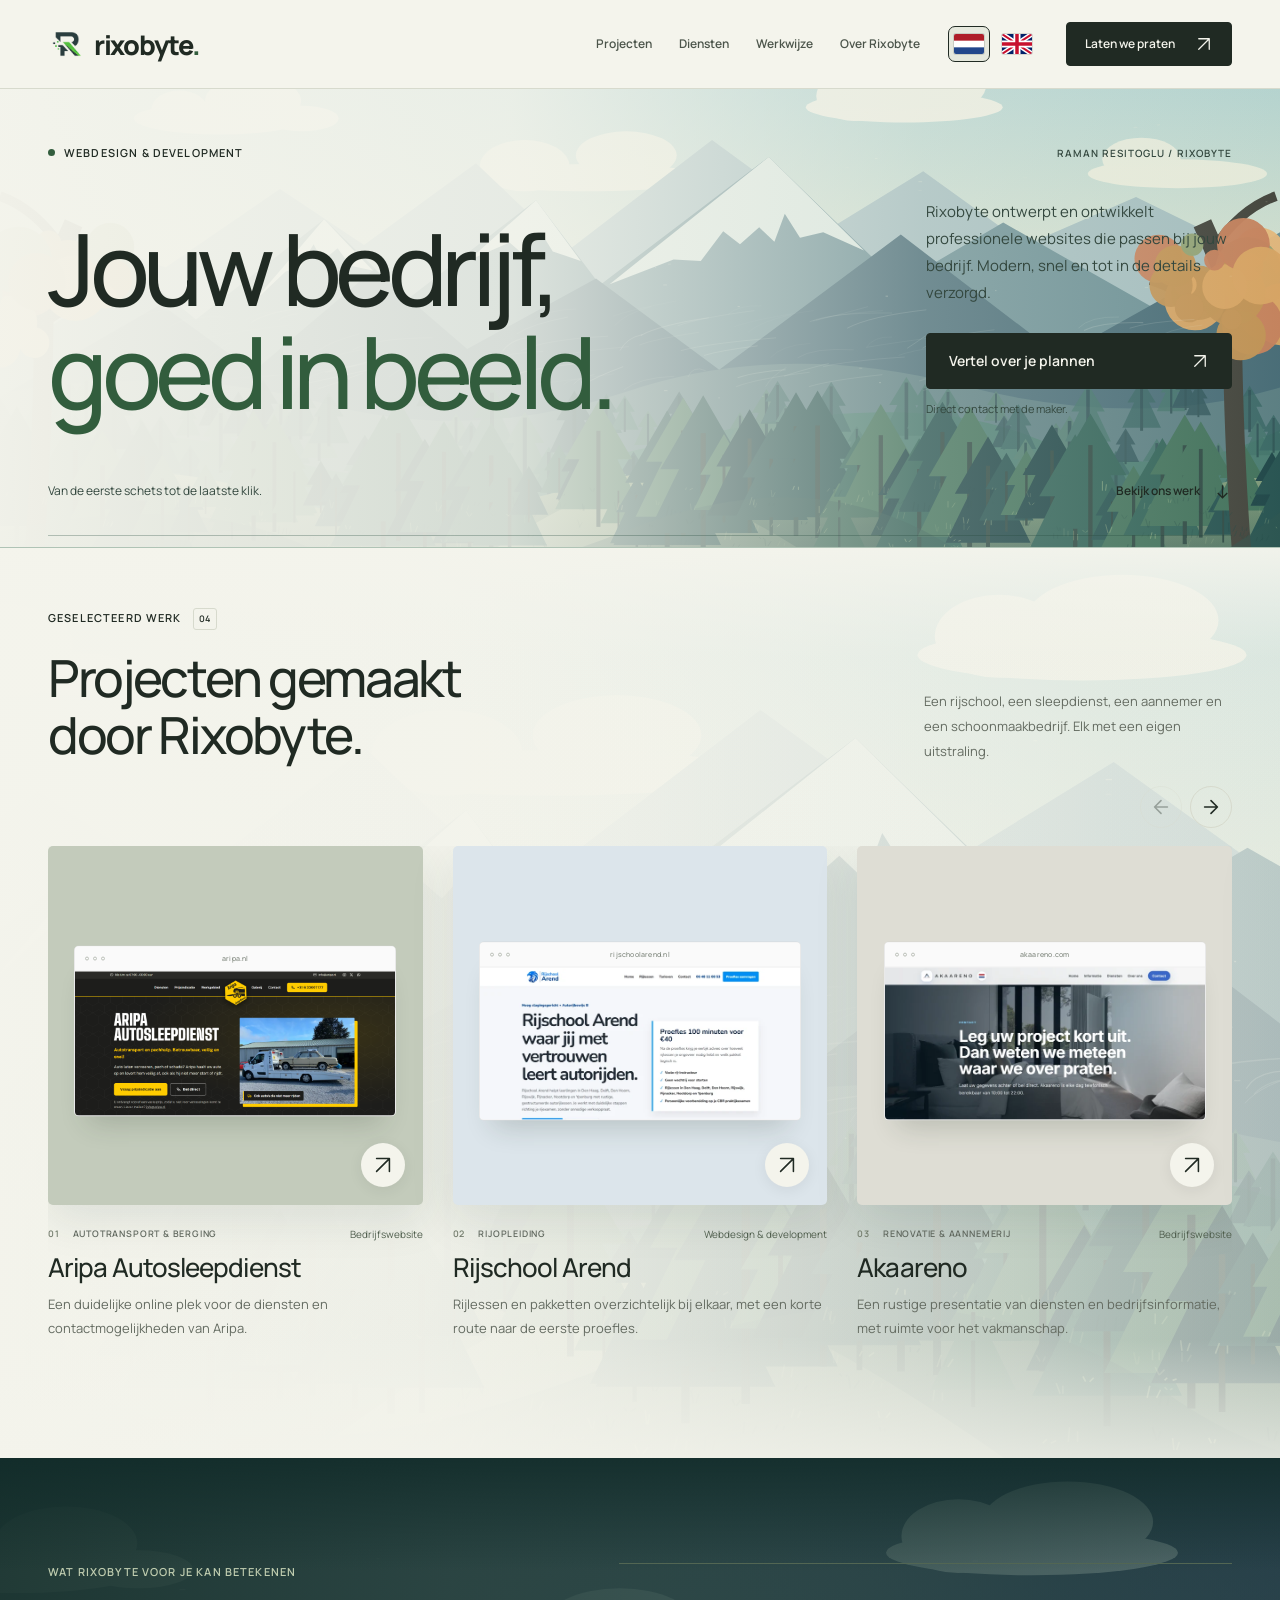
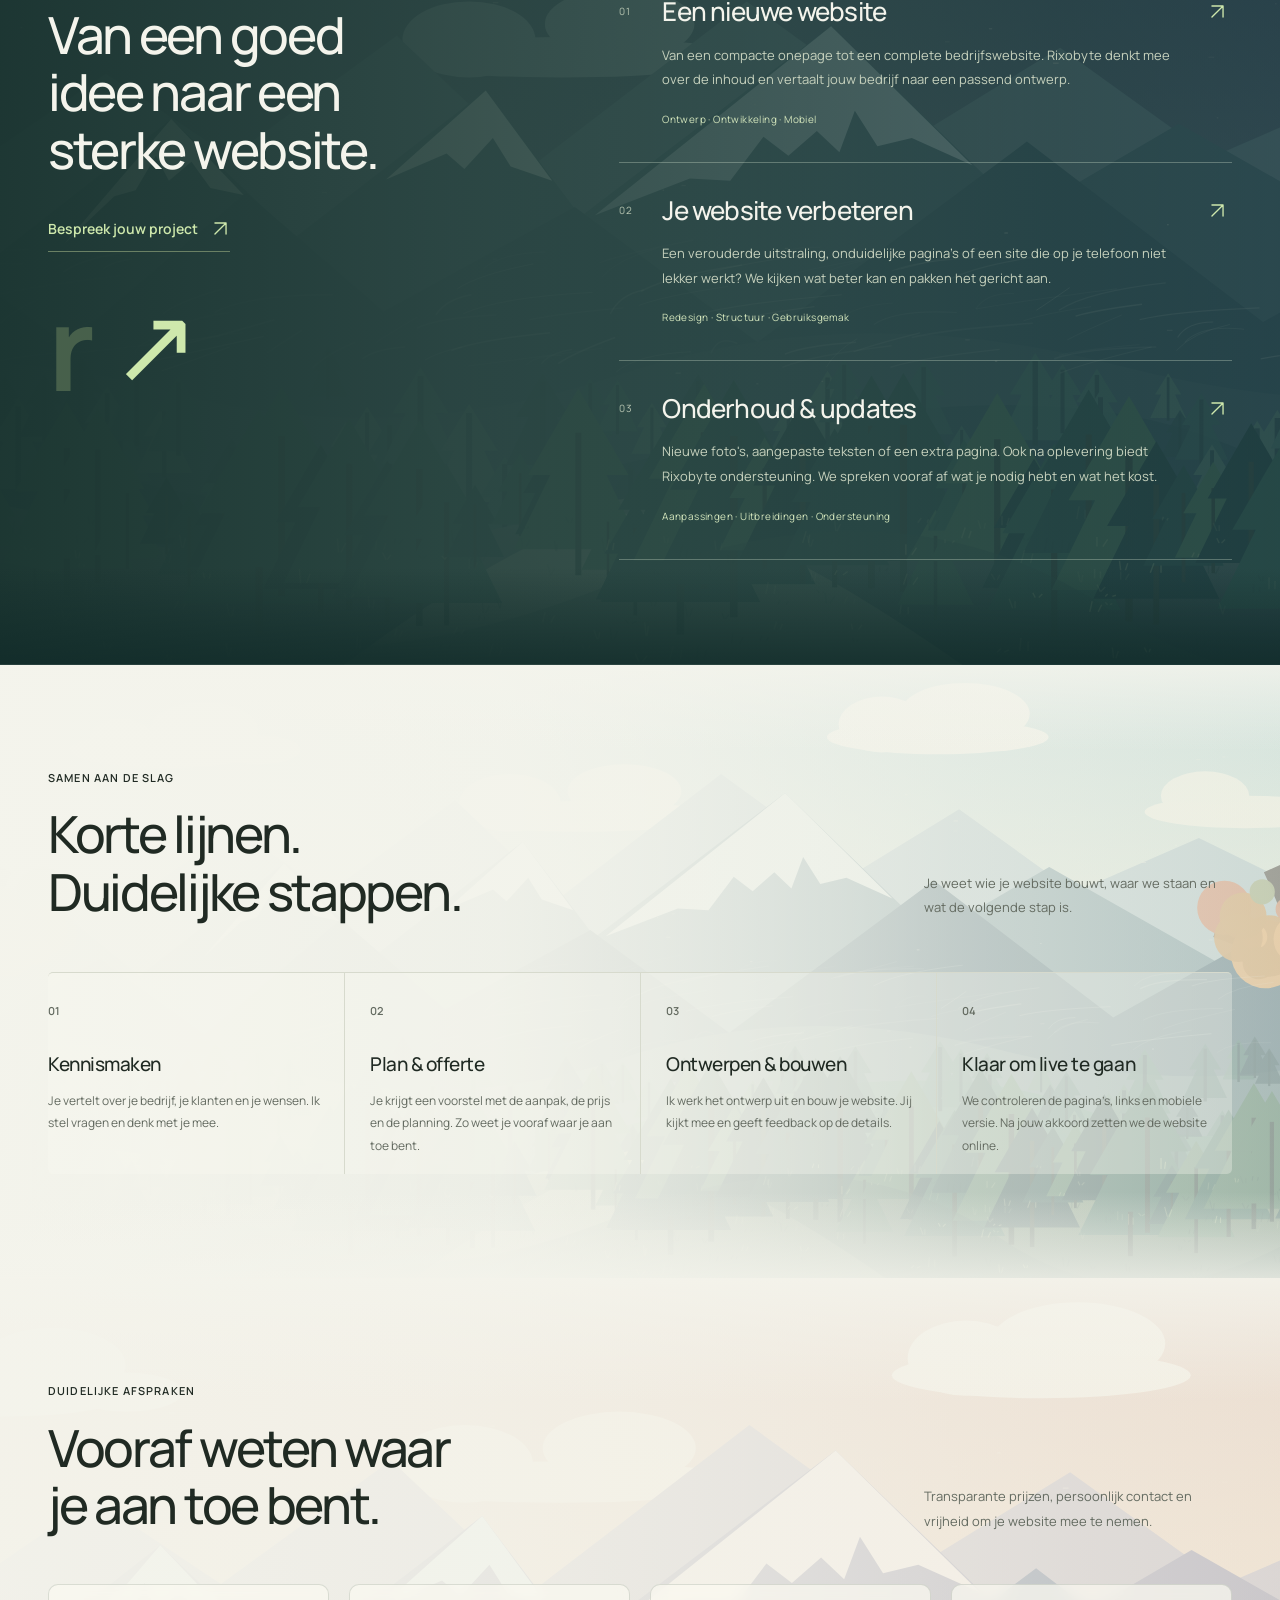
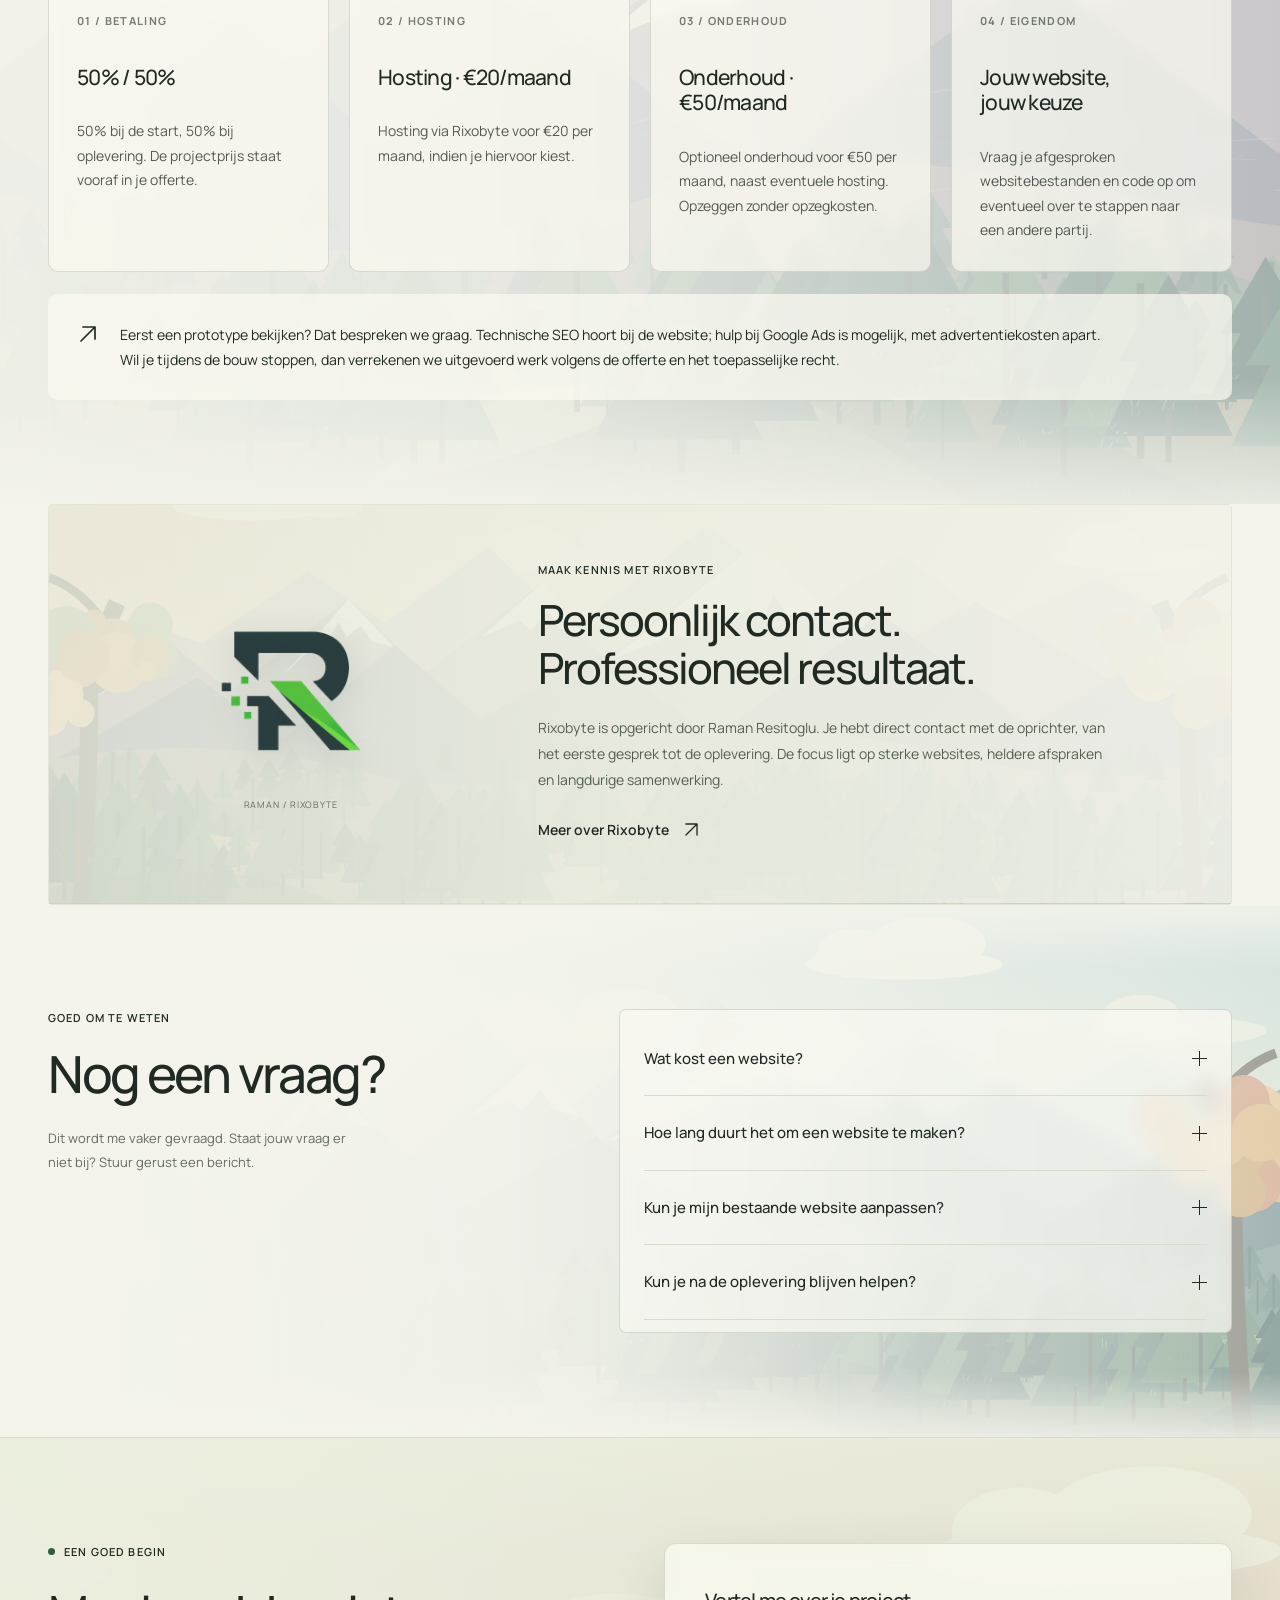
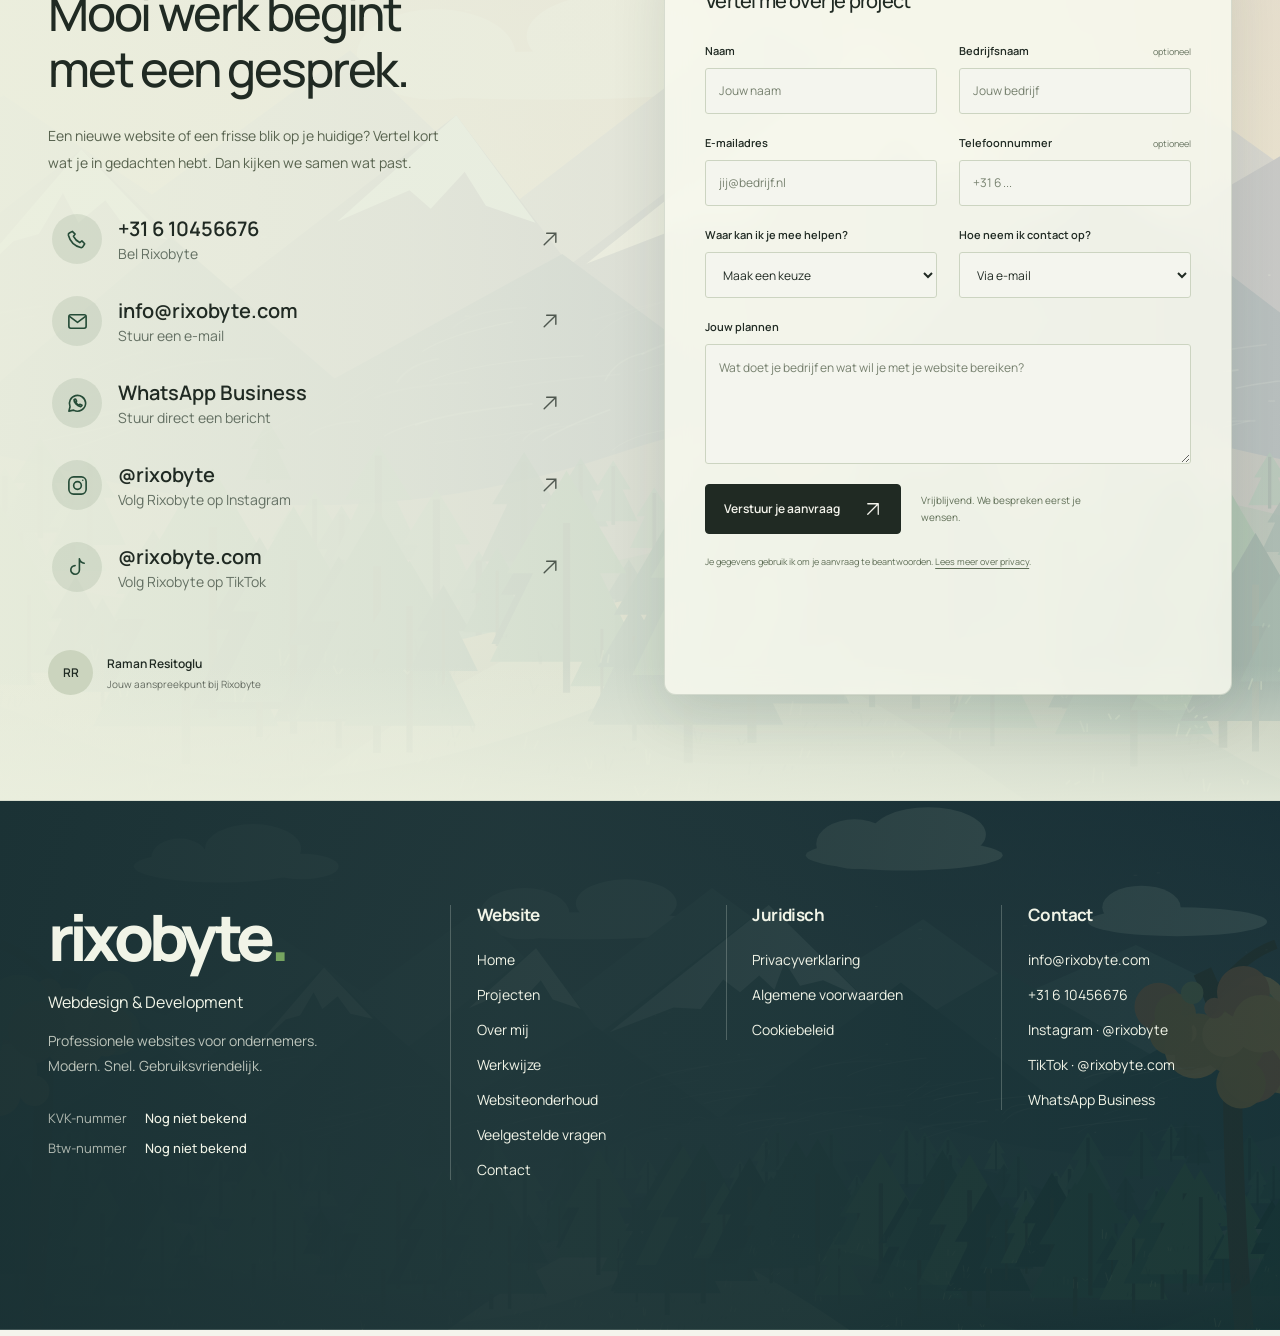
==== commit a43dbc69: "Subtly credit RamanVision as Rixobyte's parent brand in footer" ====
--- a/index.html
+++ b/index.html
@@ -1189,6 +1189,6 @@
   <nav class="rix-footer-col" aria-label="Website"><h3 data-i18n="footerWebsite">Website</h3><a href="index.html">Home</a><a href="index.html#projecten" data-i18n="footerProjects">Projecten</a><a href="info.html" data-i18n="footerAbout">Over mij</a><a href="index.html#werkwijze" data-i18n="footerProcess">Werkwijze</a><a href="website-onderhoud.html" data-i18n="footerMaintenance">Websiteonderhoud</a><a href="veelgestelde-vragen.html" data-i18n="footerFaq">Veelgestelde vragen</a><a href="contact.html">Contact</a></nav>
   <nav class="rix-footer-col" aria-label="Juridisch" data-i18n-aria-label="footerLegal"><h3 data-i18n="footerLegal">Juridisch</h3><a href="privacyverklaring.html" data-i18n="footerPrivacy">Privacyverklaring</a><a href="algemene-voorwaarden.html" data-i18n="footerTerms">Algemene voorwaarden</a><a href="cookiebeleid.html" data-i18n="footerCookies">Cookiebeleid</a></nav>
   <div class="rix-footer-col"><h3>Contact</h3><a href="mailto:info@rixobyte.com">info@rixobyte.com</a><a href="tel:+31610456676">+31 6 10456676</a><a href="https://www.instagram.com/rixobyte/" target="_blank" rel="noopener noreferrer">Instagram · @rixobyte</a><a href="https://www.tiktok.com/@rixobyte.com" target="_blank" rel="noopener noreferrer">TikTok · @rixobyte.com</a><a href="https://wa.me/message/7NV3G5MVUB7BE1" target="_blank" rel="noopener noreferrer">WhatsApp Business</a></div>
-</div><div class="rix-footer-base"><span data-i18n="footerCopyright">© 2026 Rixobyte. Alle rechten voorbehouden.</span><a href="#top" data-i18n="footerBackTop">Terug naar boven ↑</a></div></div></footer>
+</div><div class="rix-footer-base"><div class="rix-footer-credit"><span data-i18n="footerCopyright">© 2026 Rixobyte. Alle rechten voorbehouden.</span><small data-i18n="footerParent">Rixobyte is onderdeel van RamanVision.</small></div><a href="#top" data-i18n="footerBackTop">Terug naar boven ↑</a></div></div></footer>
   </body>
 </html>
--- a/styles.css
+++ b/styles.css
@@ -2403,7 +2403,7 @@
   bottom: 0;
   width: 100vw;
   transform: translateX(-50%);
-  background: #dce4d9 url("rixobyte-nature-scene.svg") center 53% / cover no-repeat;
+  background: #dce4d9 url("rixobyte-nature-scene.svg?v=20261119-detail2") center 53% / cover no-repeat;
   border-bottom: 1px solid #afc3b5;
 }
 body[data-page="home"] .hero-leaves {
@@ -2488,27 +2488,27 @@
 }
 /* Dawn: mountain meadow and mist behind the project showcase. */
 body[data-page="home"] .projects::before {
-  background-image: linear-gradient(90deg,rgba(244,244,236,.96) 0%,rgba(244,244,236,.84) 35%,rgba(244,244,236,.6) 100%),url("rixobyte-nature-scene.svg");
+  background-image: linear-gradient(90deg,rgba(244,244,236,.96) 0%,rgba(244,244,236,.84) 35%,rgba(244,244,236,.6) 100%),url("rixobyte-nature-scene.svg?v=20261119-detail2");
   background-position: center,center 58%;
 }
 body[data-page="home"] .project {position:relative;z-index:1}
 body[data-page="home"] .project-art {box-shadow:0 14px 45px rgba(29,61,52,.1)}
 /* Twilight: darker evergreen mountains, lighter text in the services chapter. */
 body[data-page="home"] .services::before {
-  background-image:linear-gradient(90deg,rgba(15,42,38,.94),rgba(18,48,45,.85) 53%,rgba(21,48,52,.74)),url("rixobyte-nature-night.svg");
+  background-image:linear-gradient(90deg,rgba(15,42,38,.94),rgba(18,48,45,.85) 53%,rgba(21,48,52,.74)),url("rixobyte-nature-night.svg?v=20261119-detail2");
   background-position:center,center 59%;
 }
 body[data-page="home"] .services .service-row {border-bottom-color:rgba(215,229,209,.32)}
 /* Misty forest path: process chapter. */
 body[data-page="home"] .process::before {
-  background-image:linear-gradient(90deg,rgba(244,244,236,.94),rgba(244,244,236,.82) 44%,rgba(244,244,236,.66)),url("rixobyte-nature-scene.svg");
+  background-image:linear-gradient(90deg,rgba(244,244,236,.94),rgba(244,244,236,.82) 44%,rgba(244,244,236,.66)),url("rixobyte-nature-scene.svg?v=20261119-detail2");
   background-position:center,center 76%;
 }
 body[data-page="home"] .process-list {background:rgba(248,249,239,.32);border-radius:5px}
 body[data-page="home"] .process-list > li {padding-bottom:16px}
 /* Golden hour: packages and agreements. */
 body[data-page="home"] .agreements::before {
-  background-image:linear-gradient(90deg,rgba(244,244,236,.96),rgba(244,244,236,.8) 55%,rgba(244,244,236,.68)),url("rixobyte-nature-dusk.svg");
+  background-image:linear-gradient(90deg,rgba(244,244,236,.96),rgba(244,244,236,.8) 55%,rgba(244,244,236,.68)),url("rixobyte-nature-dusk.svg?v=20261119-detail2");
   background-position:center,center 68%;
 }
 body[data-page="home"] .agreements .agreement-card {
@@ -2521,13 +2521,13 @@
 body[data-page="home"] .maker {background:#e8ebdf}
 body[data-page="home"] .maker::before {
   width:100%;
-  background-image:linear-gradient(90deg,rgba(234,236,221,.6),rgba(237,239,226,.92) 48%,rgba(244,244,236,.94)),url("rixobyte-nature-dusk.svg");
+  background-image:linear-gradient(90deg,rgba(234,236,221,.6),rgba(237,239,226,.92) 48%,rgba(244,244,236,.94)),url("rixobyte-nature-dusk.svg?v=20261119-detail2");
   background-position:center,center 66%;
 }
 body[data-page="home"] .maker-symbol img {filter:drop-shadow(0 9px 16px rgba(25,54,46,.12))}
 /* FAQs: drifting clouds behind glass-like text panels. */
 body[data-page="home"] .faq::before {
-  background-image:linear-gradient(90deg,rgba(244,244,236,.97),rgba(244,244,236,.92) 47%,rgba(244,244,236,.72)),url("rixobyte-nature-scene.svg");
+  background-image:linear-gradient(90deg,rgba(244,244,236,.97),rgba(244,244,236,.92) 47%,rgba(244,244,236,.72)),url("rixobyte-nature-scene.svg?v=20261119-detail2");
   background-position:center,center 27%;
 }
 body[data-page="home"] .faq-list {
@@ -2539,7 +2539,7 @@
 }
 /* Contact: warm evening valley with a readable translucent form. */
 body[data-page="home"] .contact::before {
-  background-image:linear-gradient(90deg,rgba(235,239,222,.94),rgba(232,237,222,.83) 42%,rgba(232,237,222,.72)),url("rixobyte-nature-dusk.svg");
+  background-image:linear-gradient(90deg,rgba(235,239,222,.94),rgba(232,237,222,.83) 42%,rgba(232,237,222,.72)),url("rixobyte-nature-dusk.svg?v=20261119-detail2");
   background-position:center,center 55%;
 }
 body[data-page="home"] .contact .quote-form {
@@ -2556,7 +2556,7 @@
   color:#f1f4e7;
 }
 body[data-page="home"] .site-footer::before {
-  background-image:linear-gradient(90deg,rgba(18,42,45,.94),rgba(18,42,45,.88) 52%,rgba(18,42,45,.78)),url("rixobyte-nature-night.svg");
+  background-image:linear-gradient(90deg,rgba(18,42,45,.94),rgba(18,42,45,.88) 52%,rgba(18,42,45,.78)),url("rixobyte-nature-night.svg?v=20261119-detail2");
   background-position:center,center 63%;
 }
 body[data-page="home"] .site-footer .rix-footer-col {border-color:rgba(233,243,228,.24)}
@@ -2674,7 +2674,7 @@
   background-image:
     linear-gradient(180deg,rgba(244,244,236,.9) 0%,rgba(244,244,236,.1) 12%,rgba(244,244,236,.1) 87%,rgba(244,244,236,.74) 100%),
     linear-gradient(90deg,rgba(244,244,236,.94),rgba(244,244,236,.66) 53%,rgba(244,244,236,.43)),
-    url("rixobyte-nature-scene.svg");
+    url("rixobyte-nature-scene.svg?v=20261119-detail2");
   background-size:cover,cover,cover;
   background-position:center,center,center 60%;
 }
@@ -2682,34 +2682,34 @@
   background-image:
     linear-gradient(180deg,rgba(244,244,236,.8),transparent 14%,transparent 86%,rgba(244,244,236,.75)),
     linear-gradient(90deg,rgba(244,244,236,.89),rgba(244,244,236,.7) 54%,rgba(244,244,236,.5)),
-    url("rixobyte-nature-scene.svg");
+    url("rixobyte-nature-scene.svg?v=20261119-detail2");
   background-position:center,center,center 78%;
 }
 body[data-page="home"] .agreements::before {
   background-image:
     linear-gradient(180deg,rgba(244,244,236,.85),transparent 15%,transparent 85%,rgba(244,244,236,.8)),
     linear-gradient(90deg,rgba(244,244,236,.9),rgba(244,244,236,.72) 58%,rgba(244,244,236,.58)),
-    url("rixobyte-nature-dusk.svg");
+    url("rixobyte-nature-dusk.svg?v=20261119-detail2");
   background-position:center,center,center 65%;
 }
 body[data-page="home"] .faq::before {
   background-image:
     linear-gradient(180deg,rgba(244,244,236,.83),transparent 12%,transparent 88%,rgba(244,244,236,.82)),
     linear-gradient(90deg,rgba(244,244,236,.93),rgba(244,244,236,.8) 50%,rgba(244,244,236,.53)),
-    url("rixobyte-nature-scene.svg");
+    url("rixobyte-nature-scene.svg?v=20261119-detail2");
   background-position:center,center,center 38%;
 }
 body[data-page="home"] .services::before {
   background-image:
     linear-gradient(180deg,rgba(16,42,40,.8),transparent 14%,transparent 88%,rgba(16,42,40,.76)),
     linear-gradient(90deg,rgba(15,42,38,.91),rgba(18,48,45,.77) 52%,rgba(21,48,52,.62)),
-    url("rixobyte-nature-night.svg");
+    url("rixobyte-nature-night.svg?v=20261119-detail2");
 }
 body[data-page="home"] .contact::before {
   background-image:
     linear-gradient(180deg,rgba(235,239,222,.65),transparent 15%,transparent 86%,rgba(235,239,222,.8)),
     linear-gradient(90deg,rgba(235,239,222,.92),rgba(232,237,222,.79) 43%,rgba(232,237,222,.62)),
-    url("rixobyte-nature-dusk.svg");
+    url("rixobyte-nature-dusk.svg?v=20261119-detail2");
 }
 /* Full viewport effects should never introduce their own vertical scroller. */
 body[data-page="home"] .hero-leaves { overflow:hidden; }
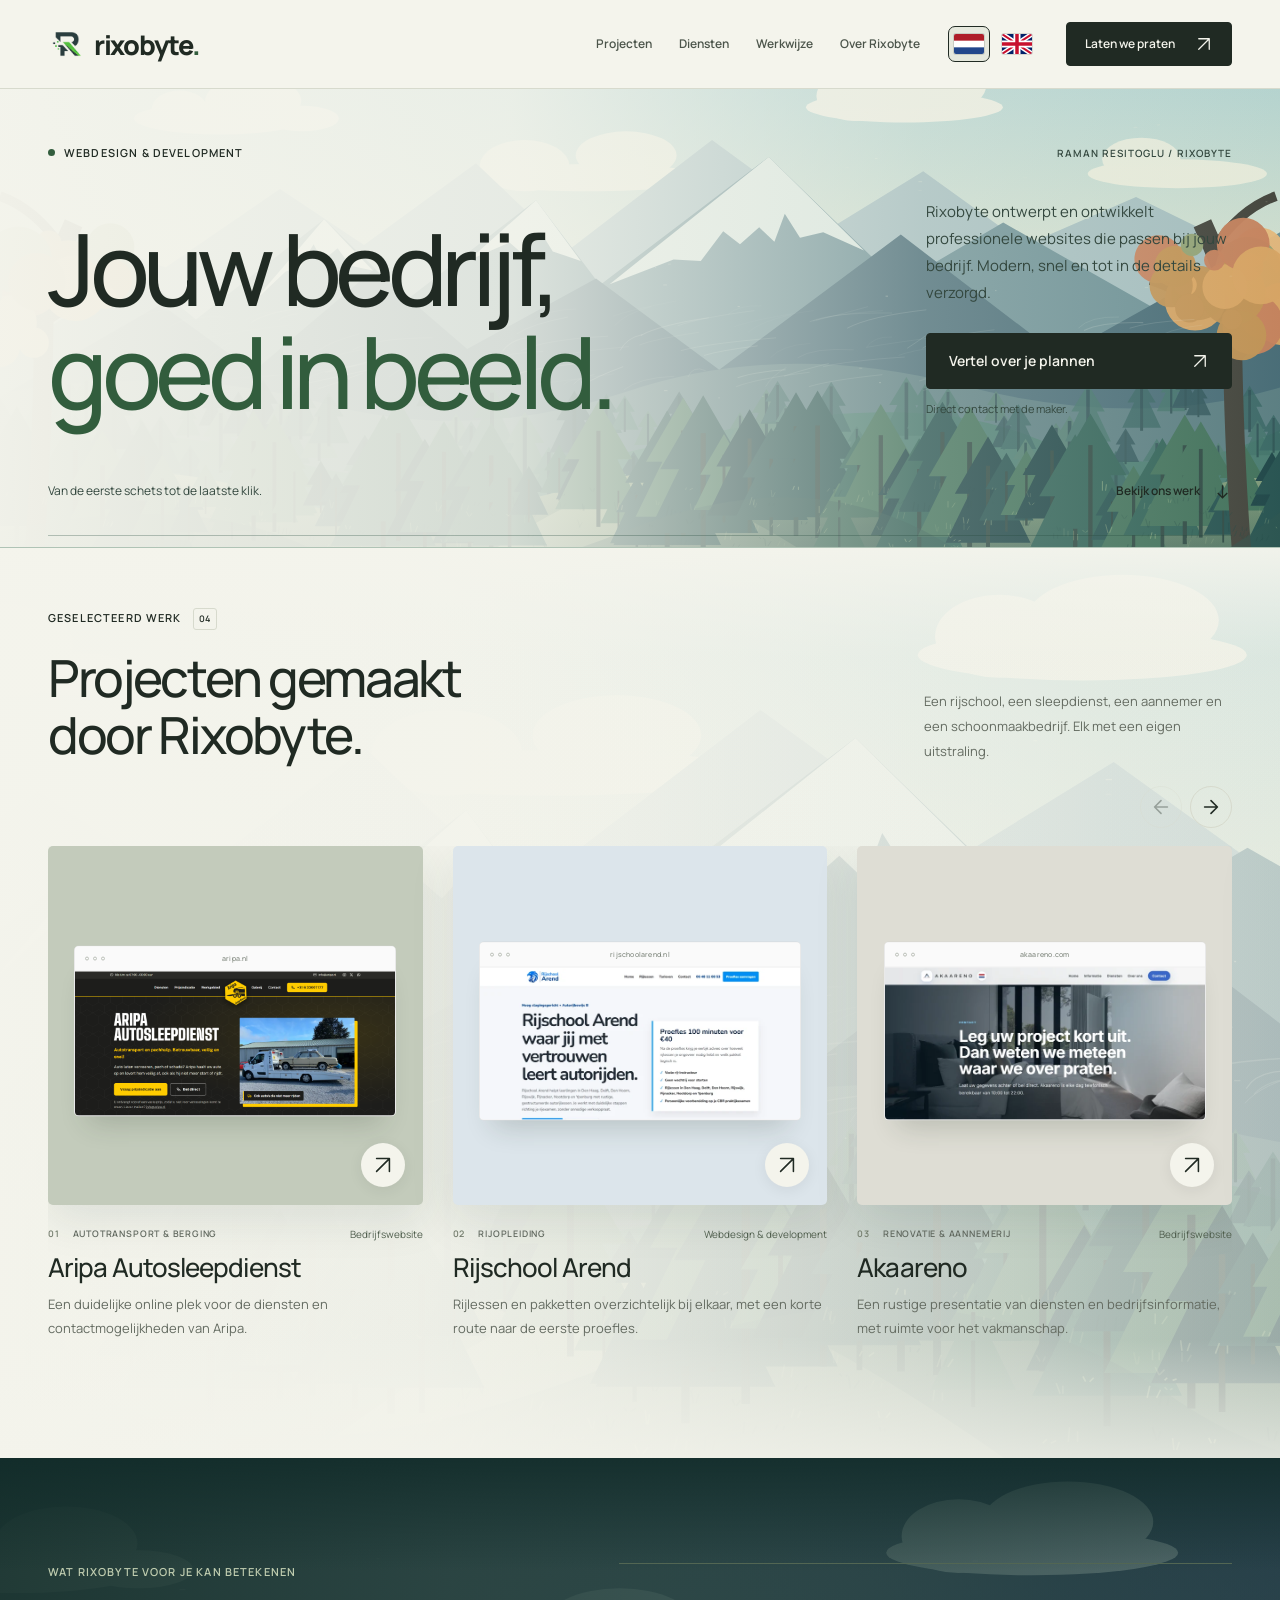
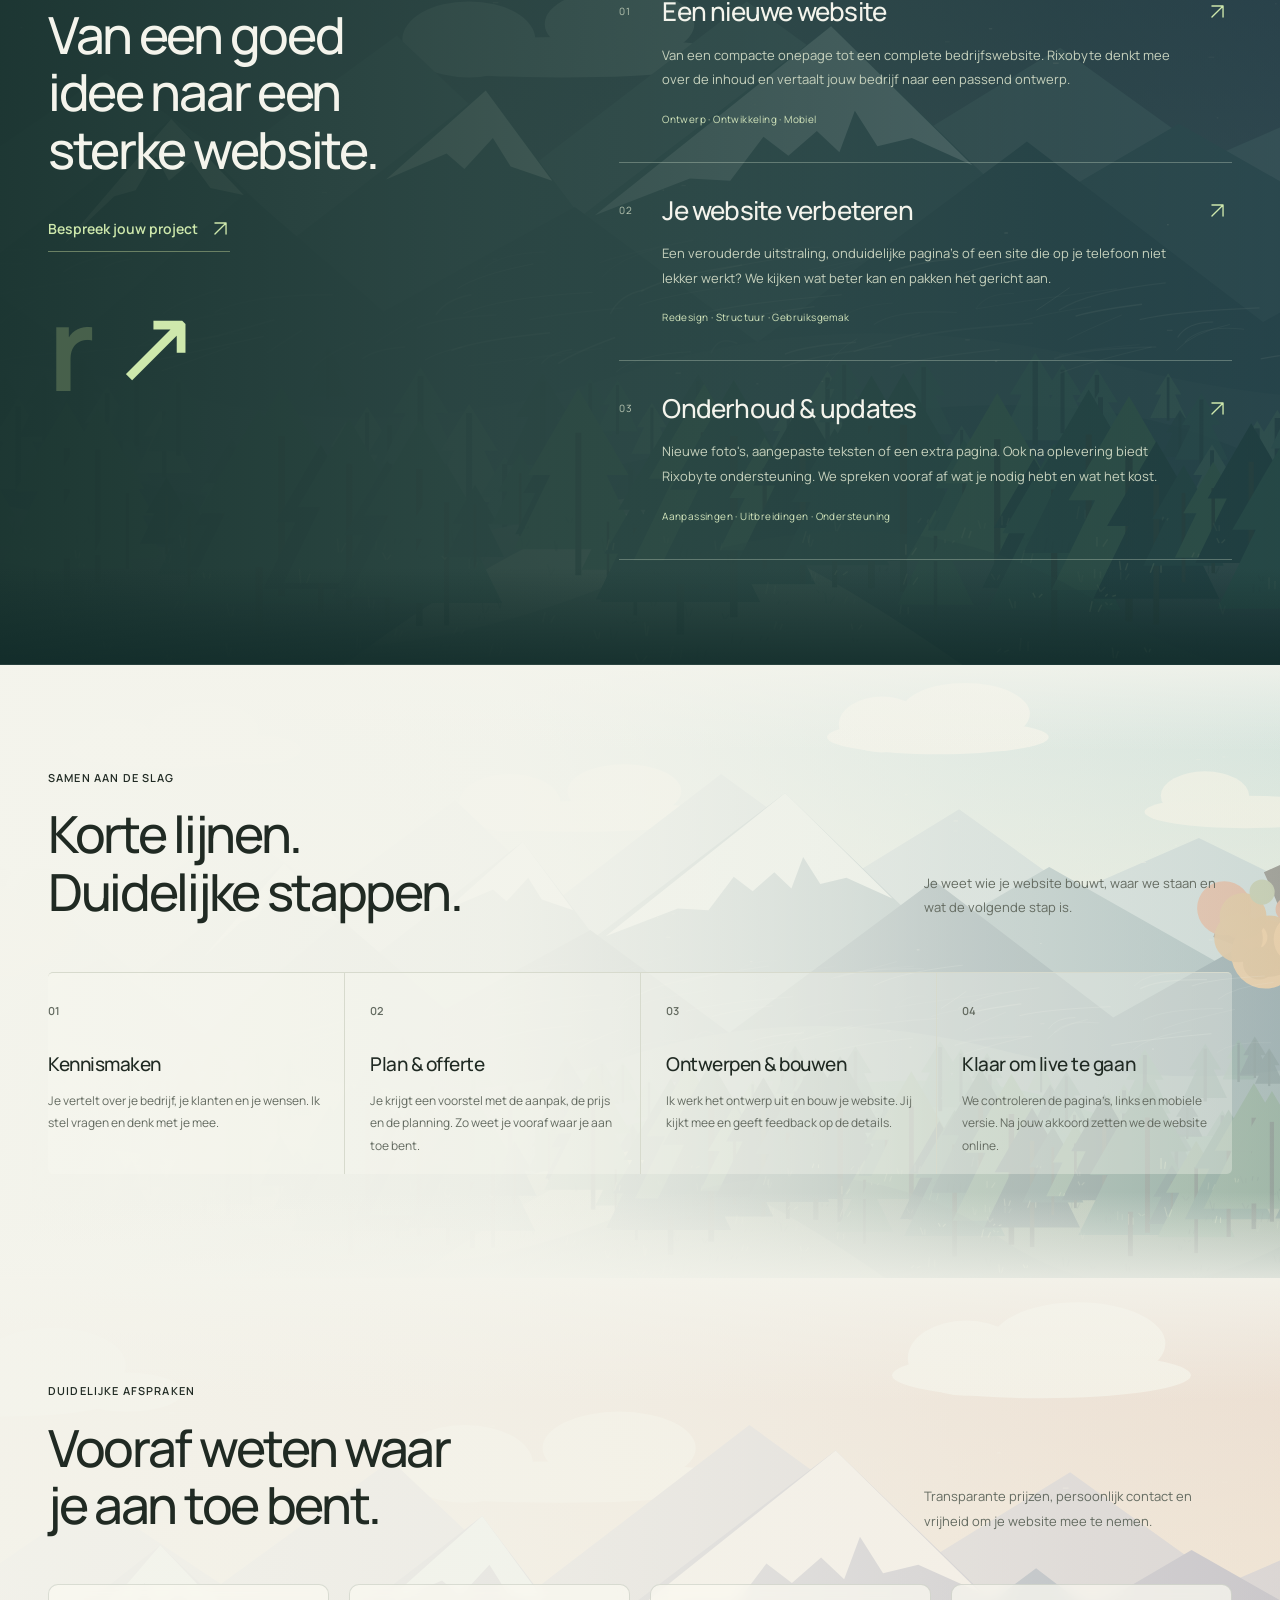
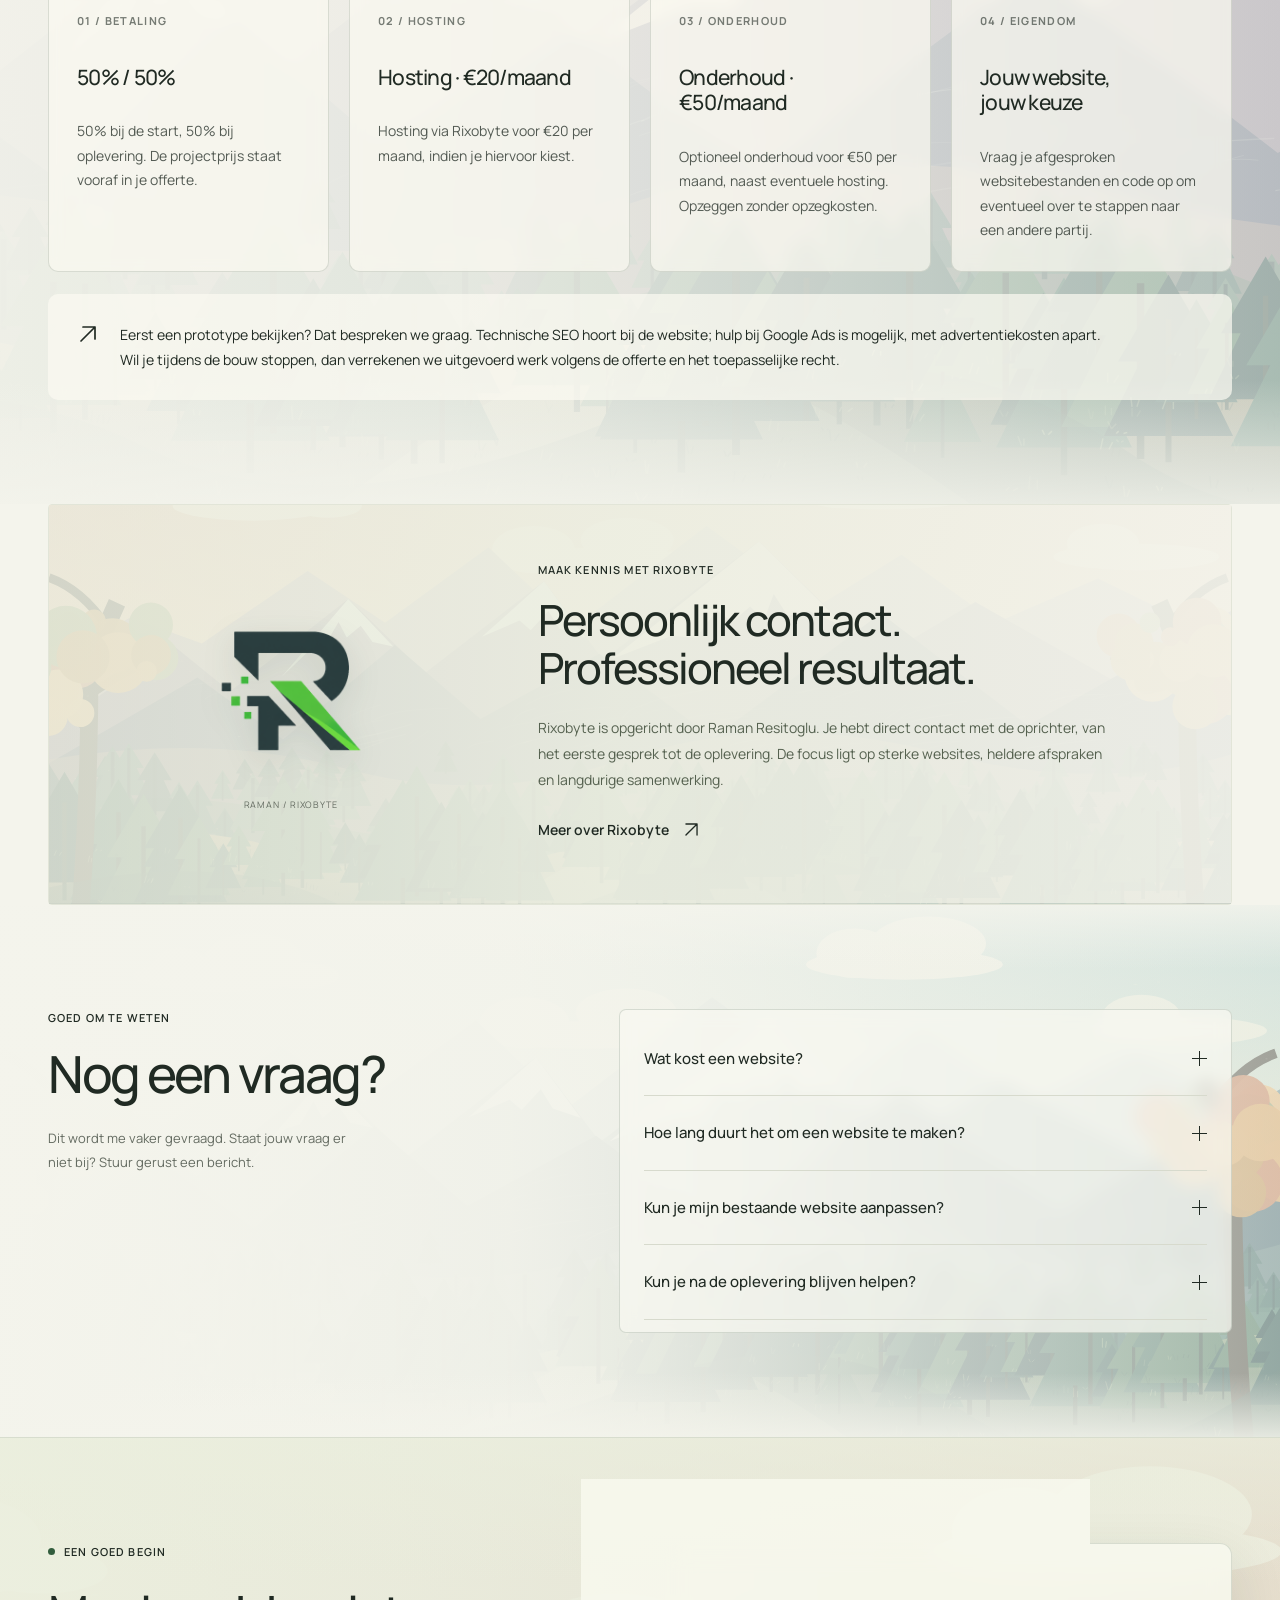
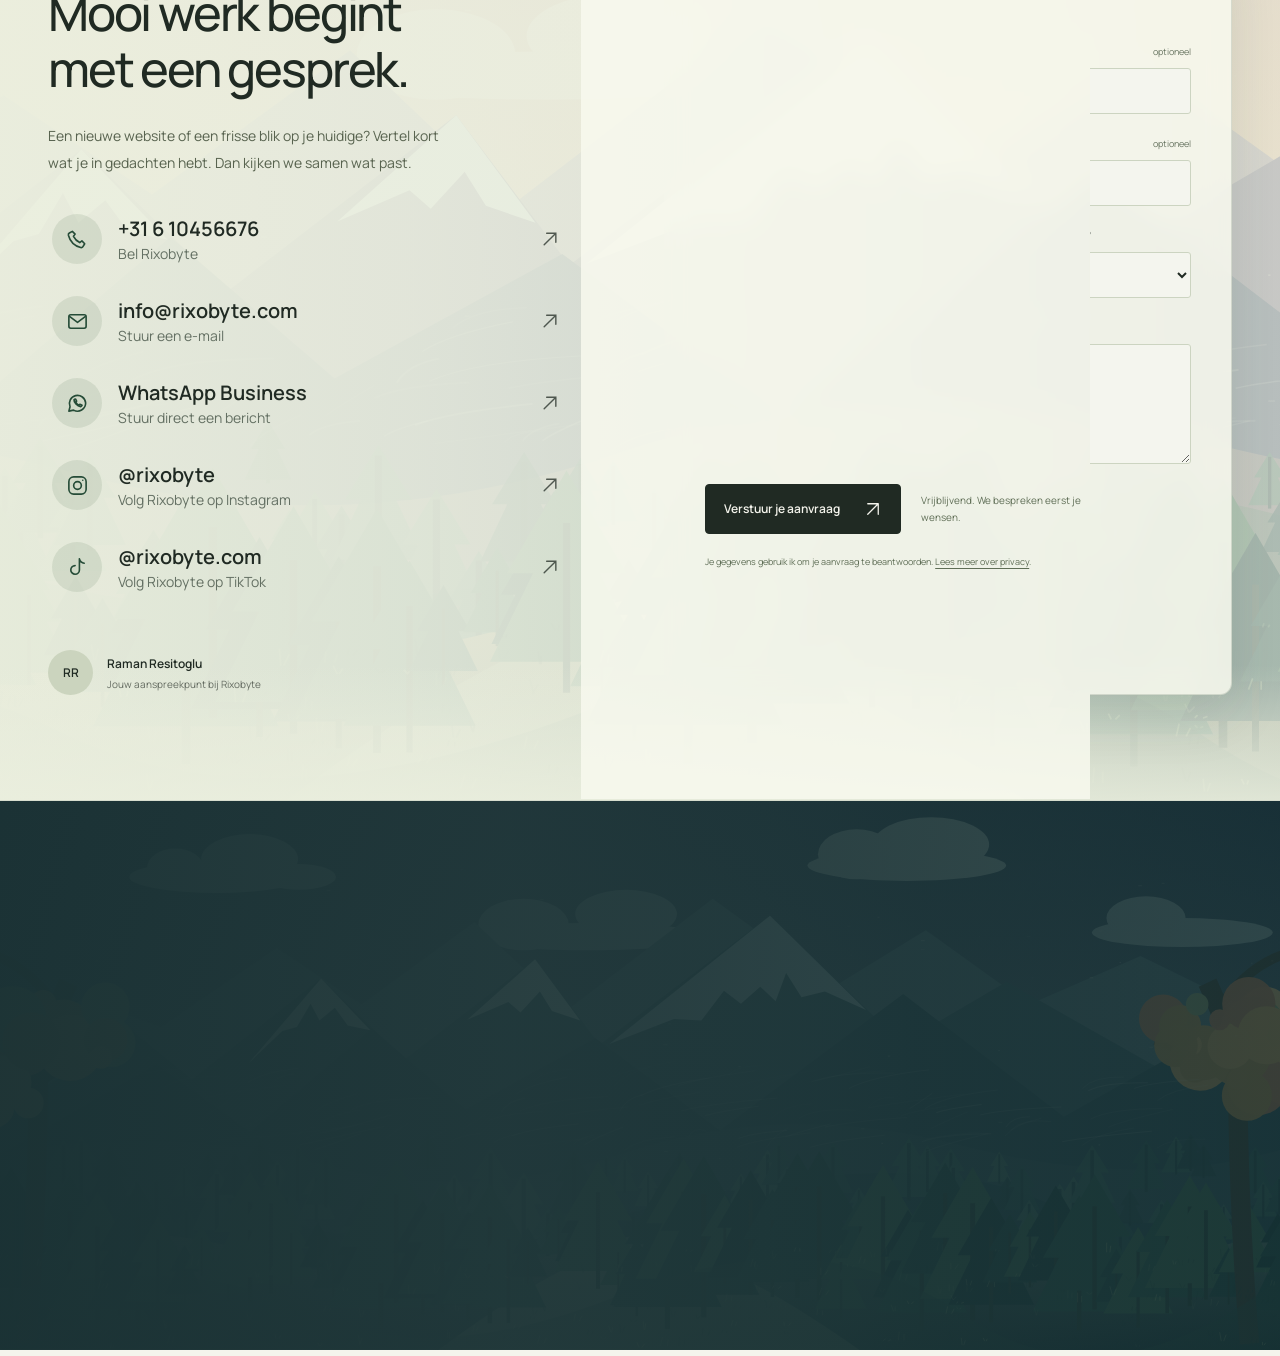
==== commit ebf30f25: "Refresh language and footer styles for RamanVision brand credit" ====
--- a/index.html
+++ b/index.html
@@ -34,8 +34,8 @@
       type="font/woff"
       crossorigin
     />
-    <link rel="stylesheet" href="styles.css?v=20261119-fullbleed2" />
-    <script src="translations.js?v=20261028-fix" defer></script>
+    <link rel="stylesheet" href="styles.css?v=20261119-ramanvision" />
+    <script src="translations.js?v=20261119-ramanvision" defer></script>
     <script src="script.js?v=20261028-fix" defer></script>
     <script src="rixobyte-nature.js?v=20261119-all" defer></script>
     <script src="rixobyte-scroll.js?v=20261119" defer></script>
--- a/styles.css
+++ b/styles.css
@@ -2719,3 +2719,7 @@
     background-position:center,center,57% center;
   }
 }
+
+/* Discreet parent-brand credit in the existing footer, without changing layout. */
+.site-footer .rix-footer-credit{display:flex;flex-direction:column;align-items:flex-start;gap:4px}
+.site-footer .rix-footer-credit small{display:block;font-size:11px;font-weight:400;line-height:1.5;letter-spacing:.01em;opacity:.7}
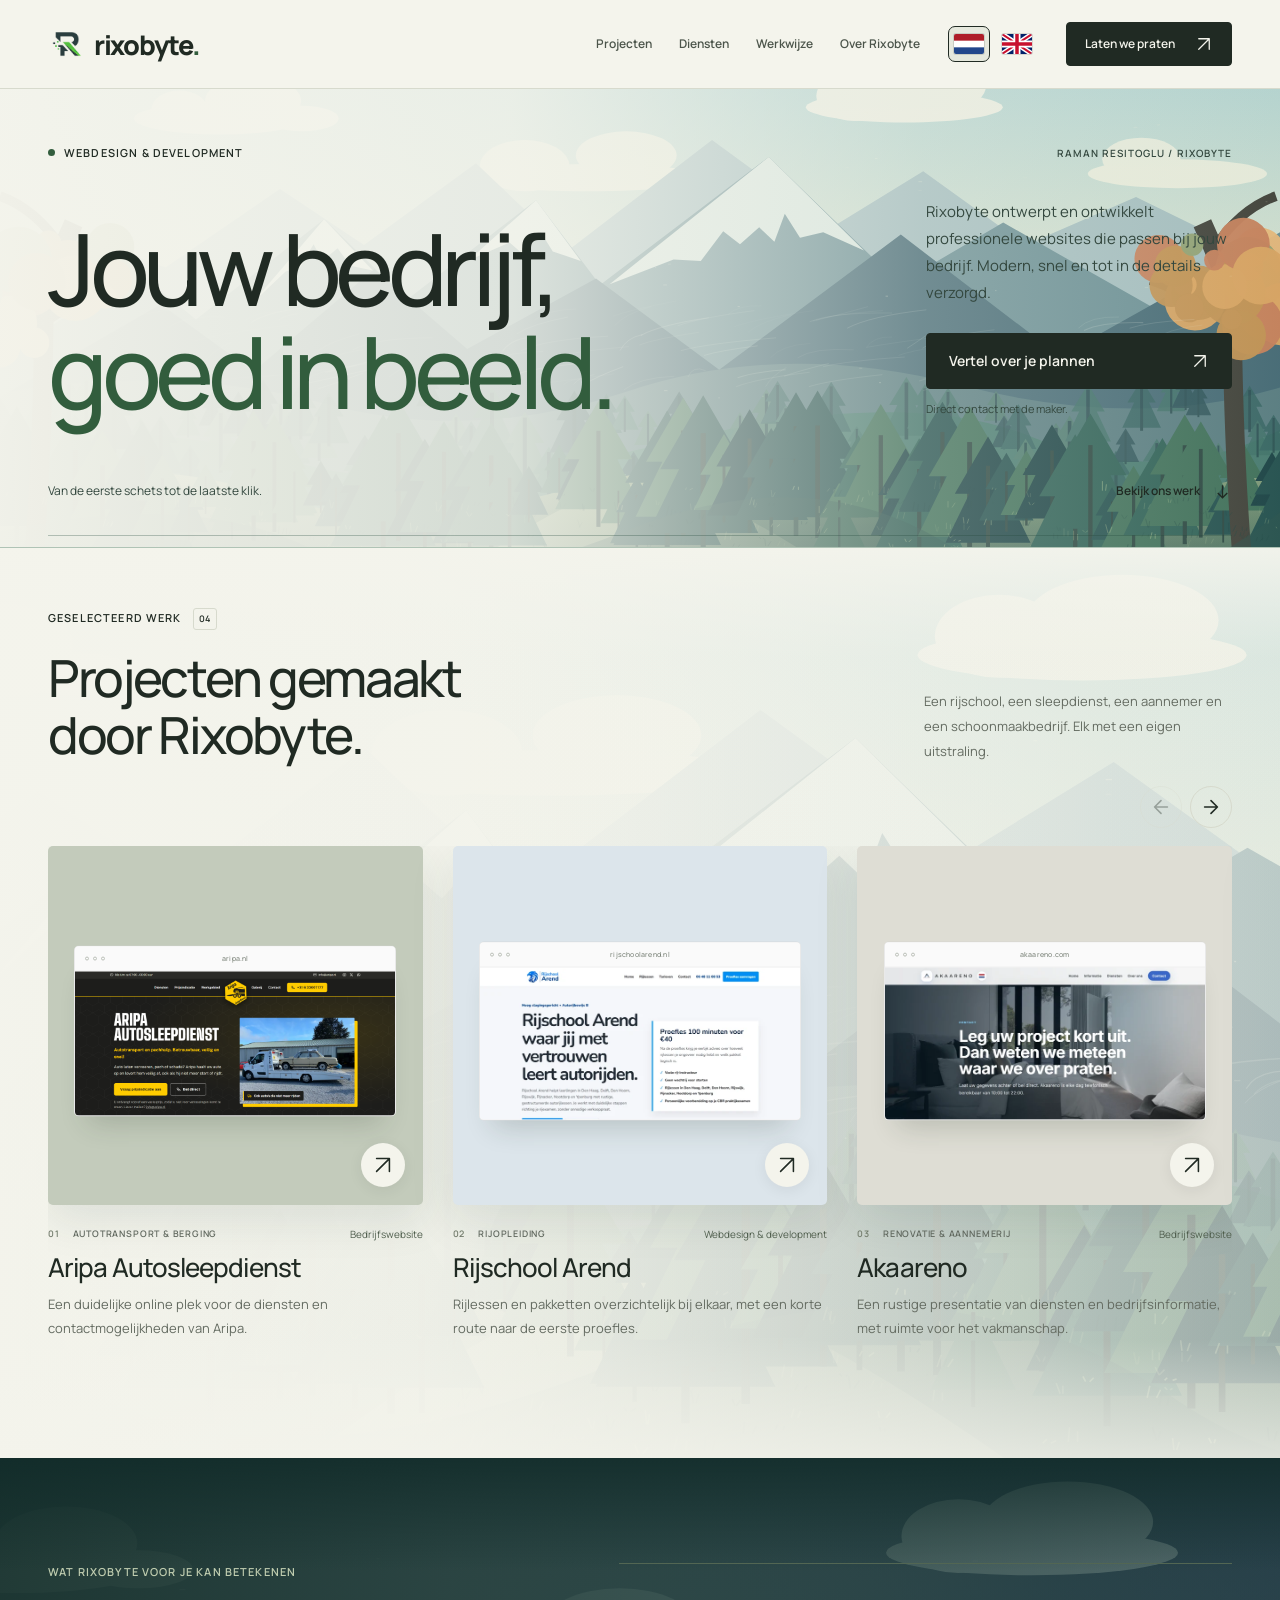
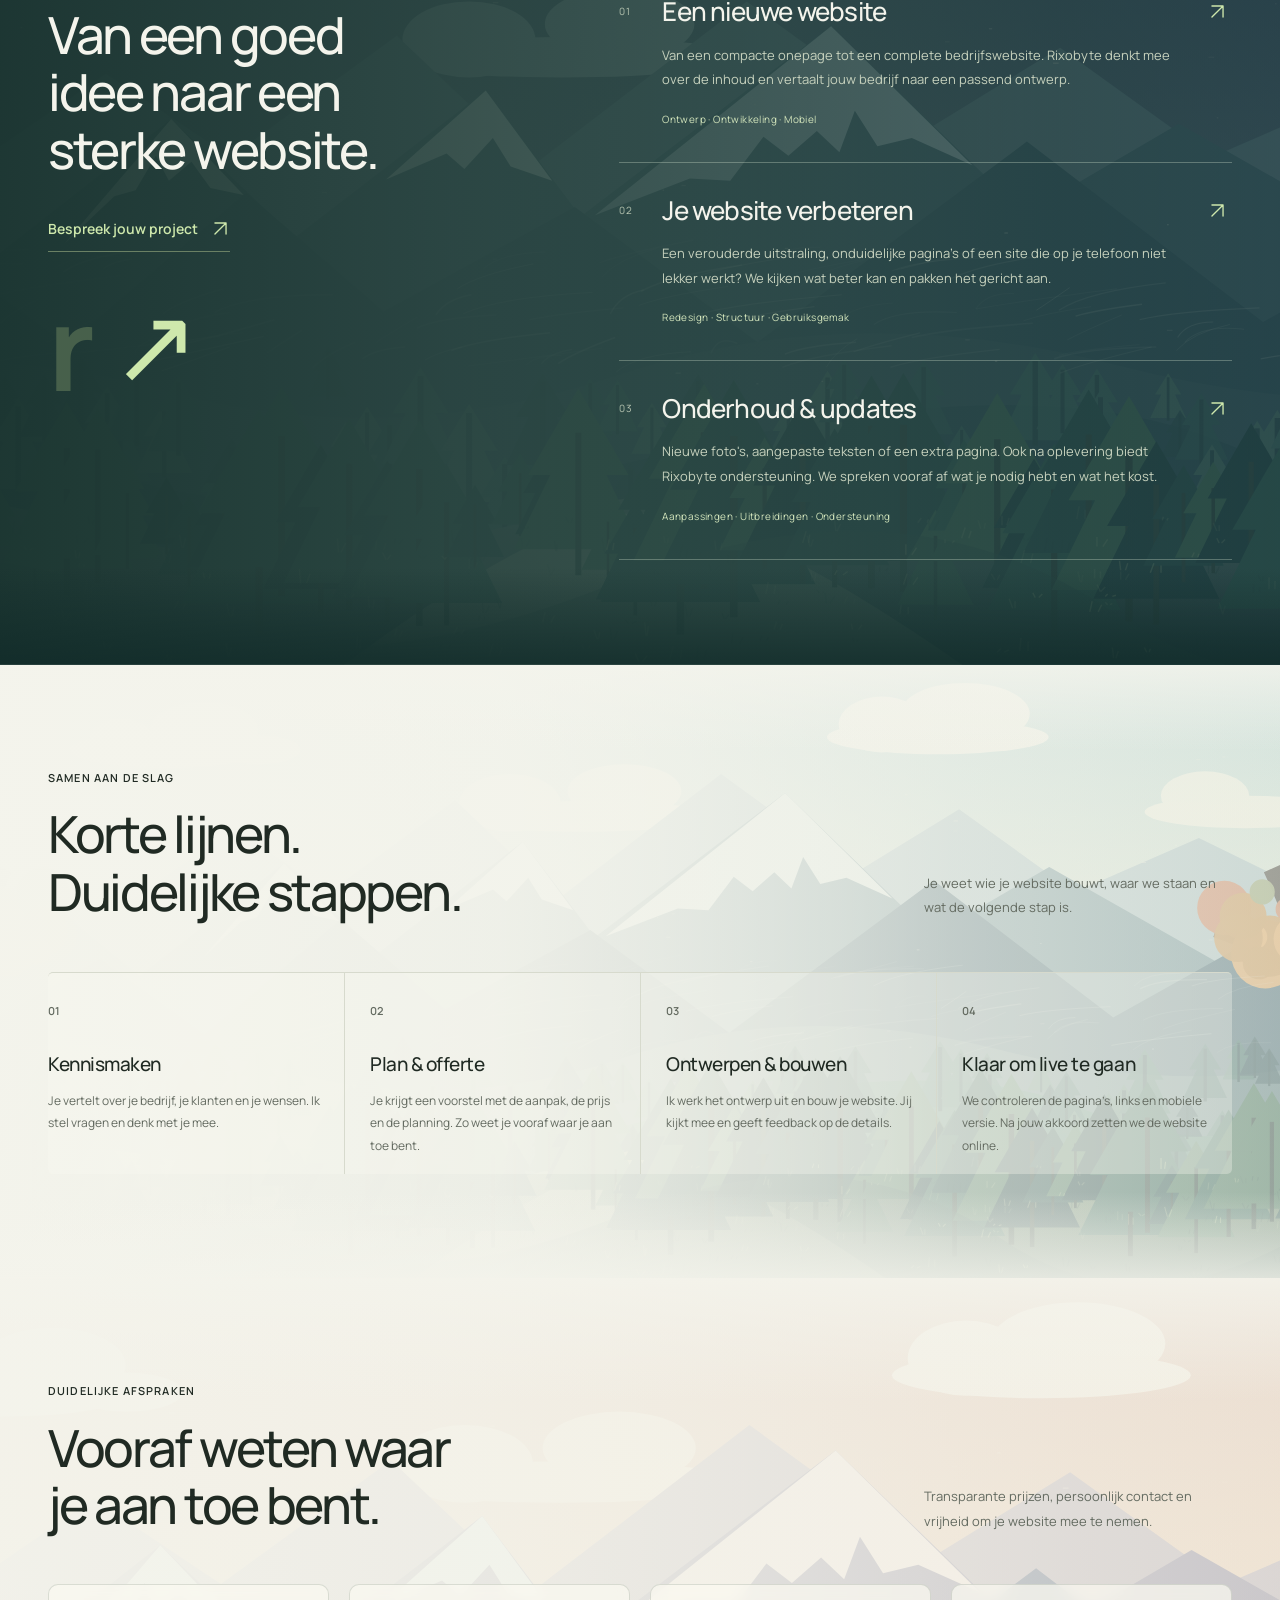
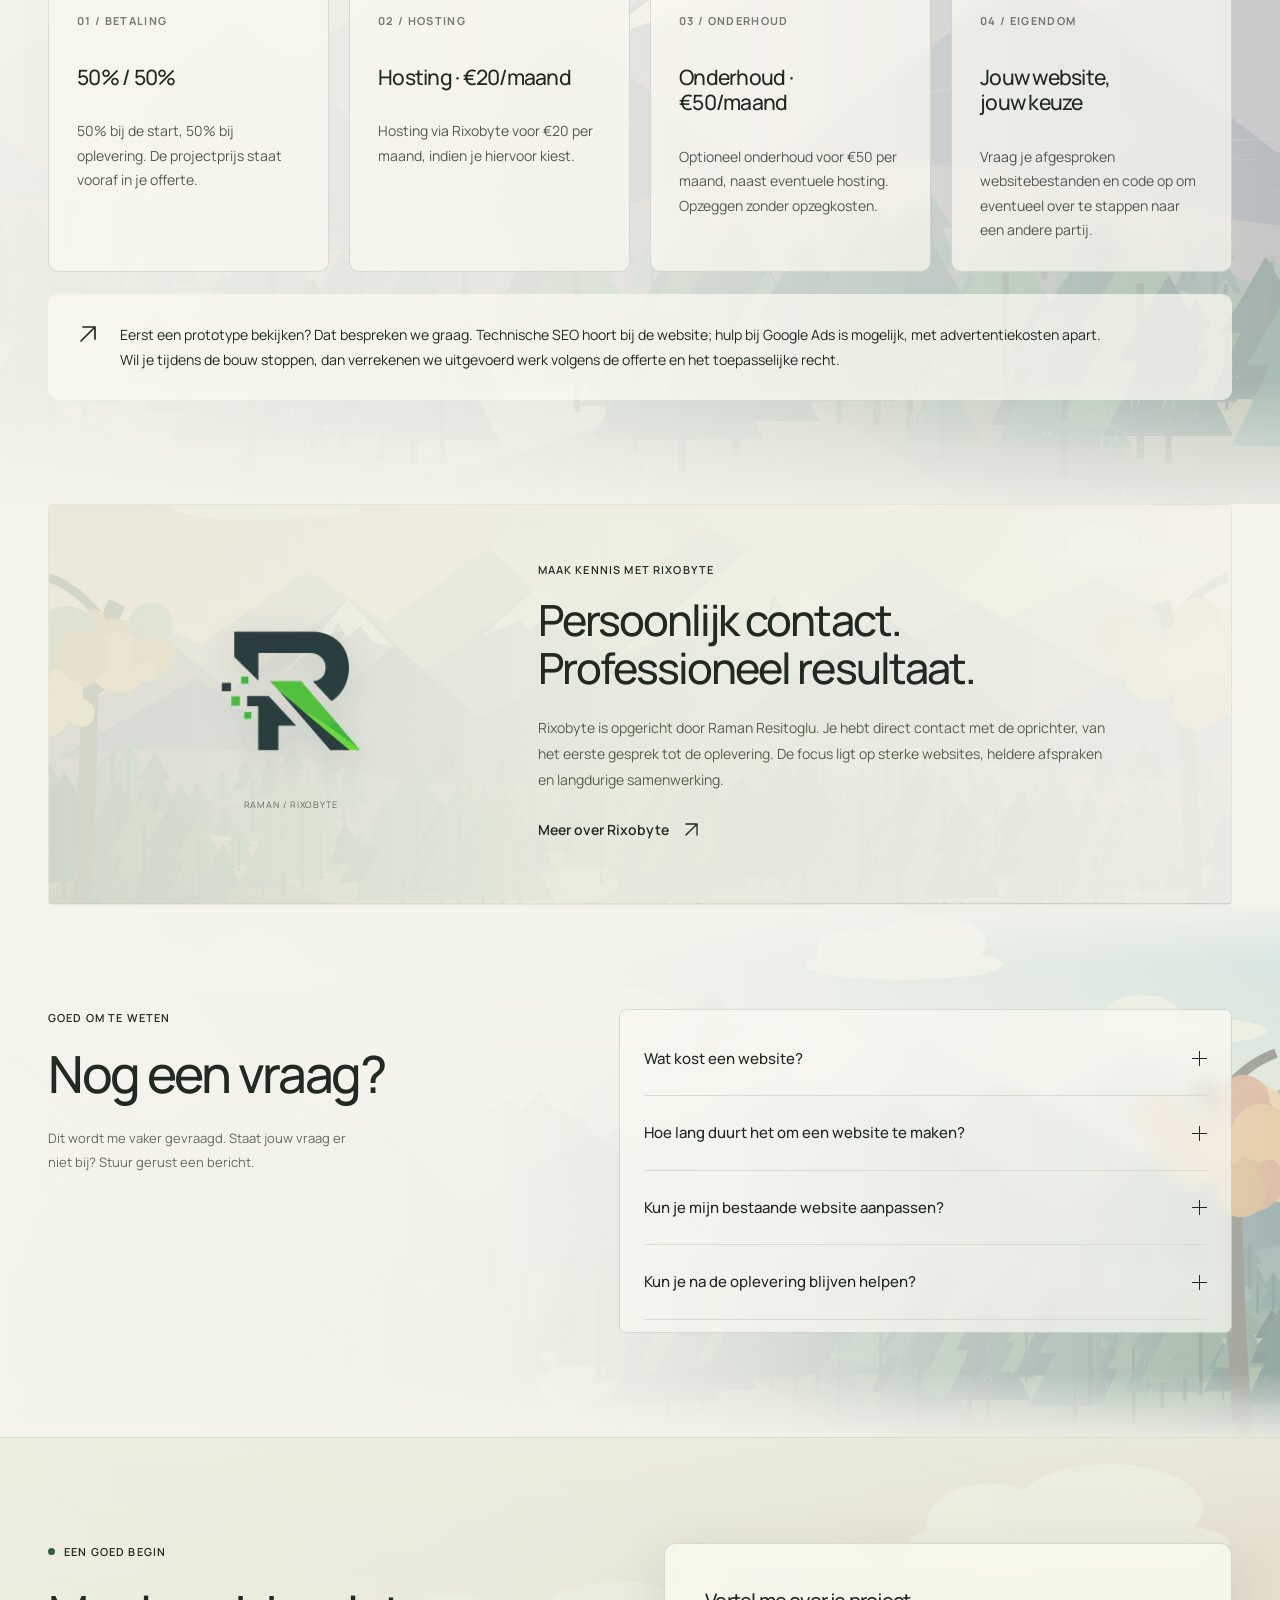
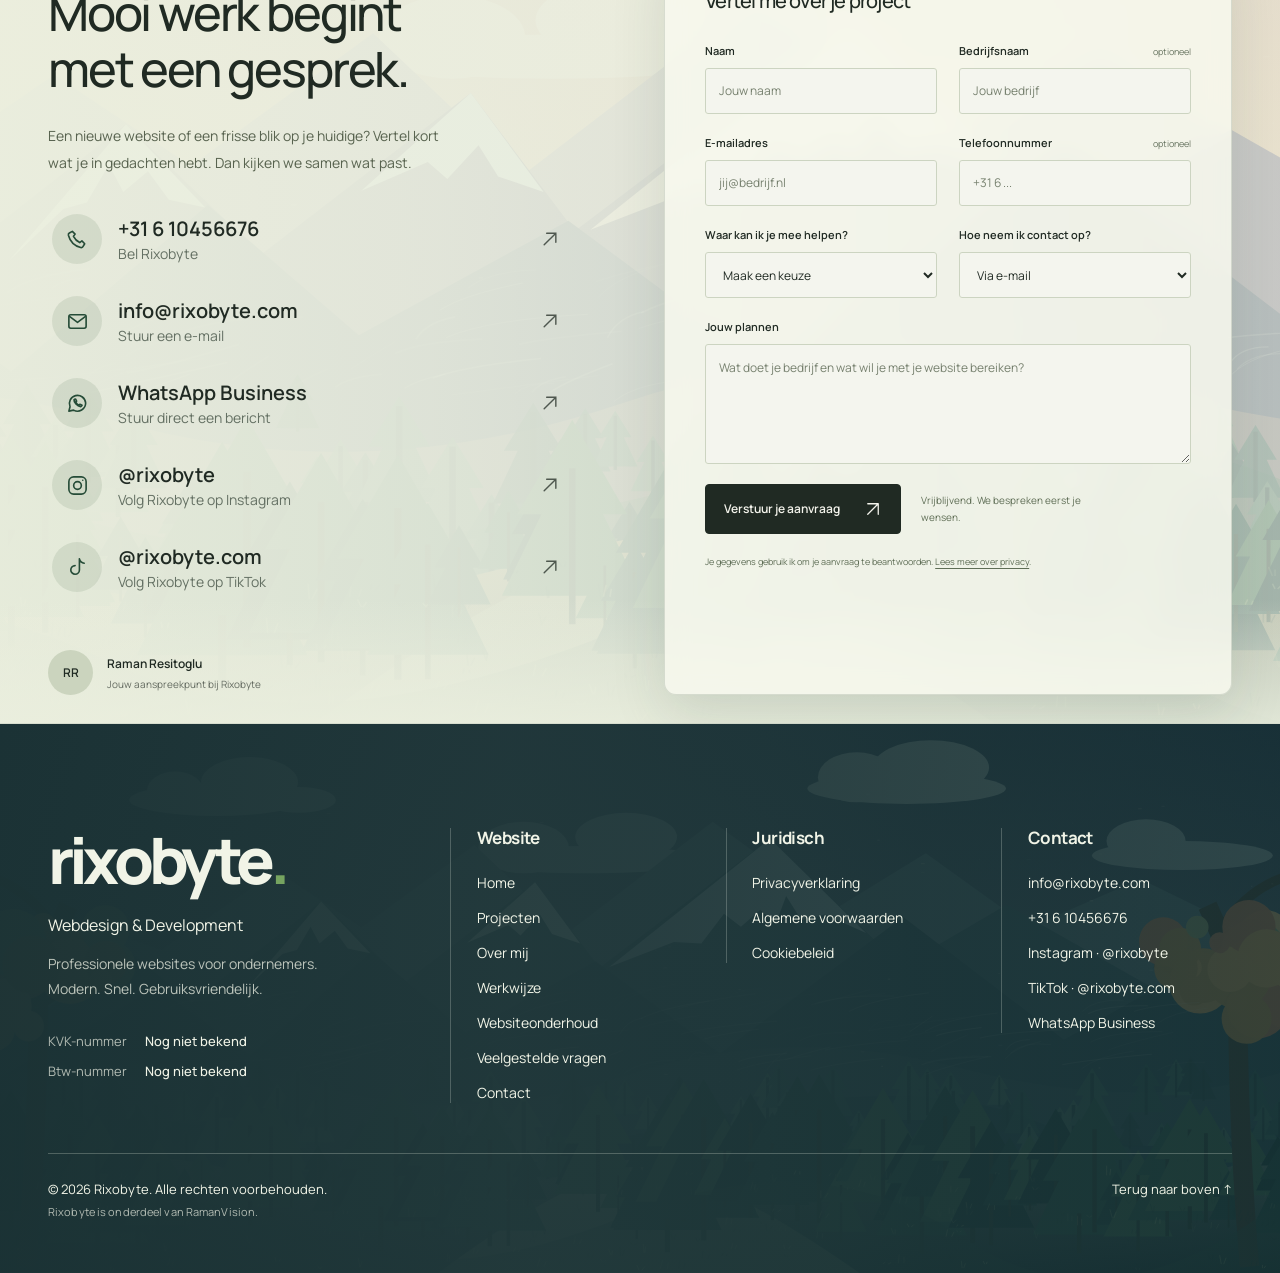
==== commit 86d5024c: "Load updated contact spacing immediately" ====
--- a/index.html
+++ b/index.html
@@ -34,7 +34,7 @@
       type="font/woff"
       crossorigin
     />
-    <link rel="stylesheet" href="styles.css?v=20261119-ramanvision" />
+    <link rel="stylesheet" href="styles.css?v=20261119-contactgap" />
     <script src="translations.js?v=20261119-ramanvision" defer></script>
     <script src="script.js?v=20261028-fix" defer></script>
     <script src="rixobyte-nature.js?v=20261119-all" defer></script>
--- a/styles.css
+++ b/styles.css
@@ -2723,3 +2723,13 @@
 /* Discreet parent-brand credit in the existing footer, without changing layout. */
 .site-footer .rix-footer-credit{display:flex;flex-direction:column;align-items:flex-start;gap:4px}
 .site-footer .rix-footer-credit small{display:block;font-size:11px;font-weight:400;line-height:1.5;letter-spacing:.01em;opacity:.7}
+
+/* Remove the unnecessary empty strip between the contact form and footer. */
+body[data-page="home"] .contact {
+  padding-bottom: 28px;
+}
+@media (max-width: 600px) {
+  body[data-page="home"] .contact {
+    padding-bottom: 20px;
+  }
+}
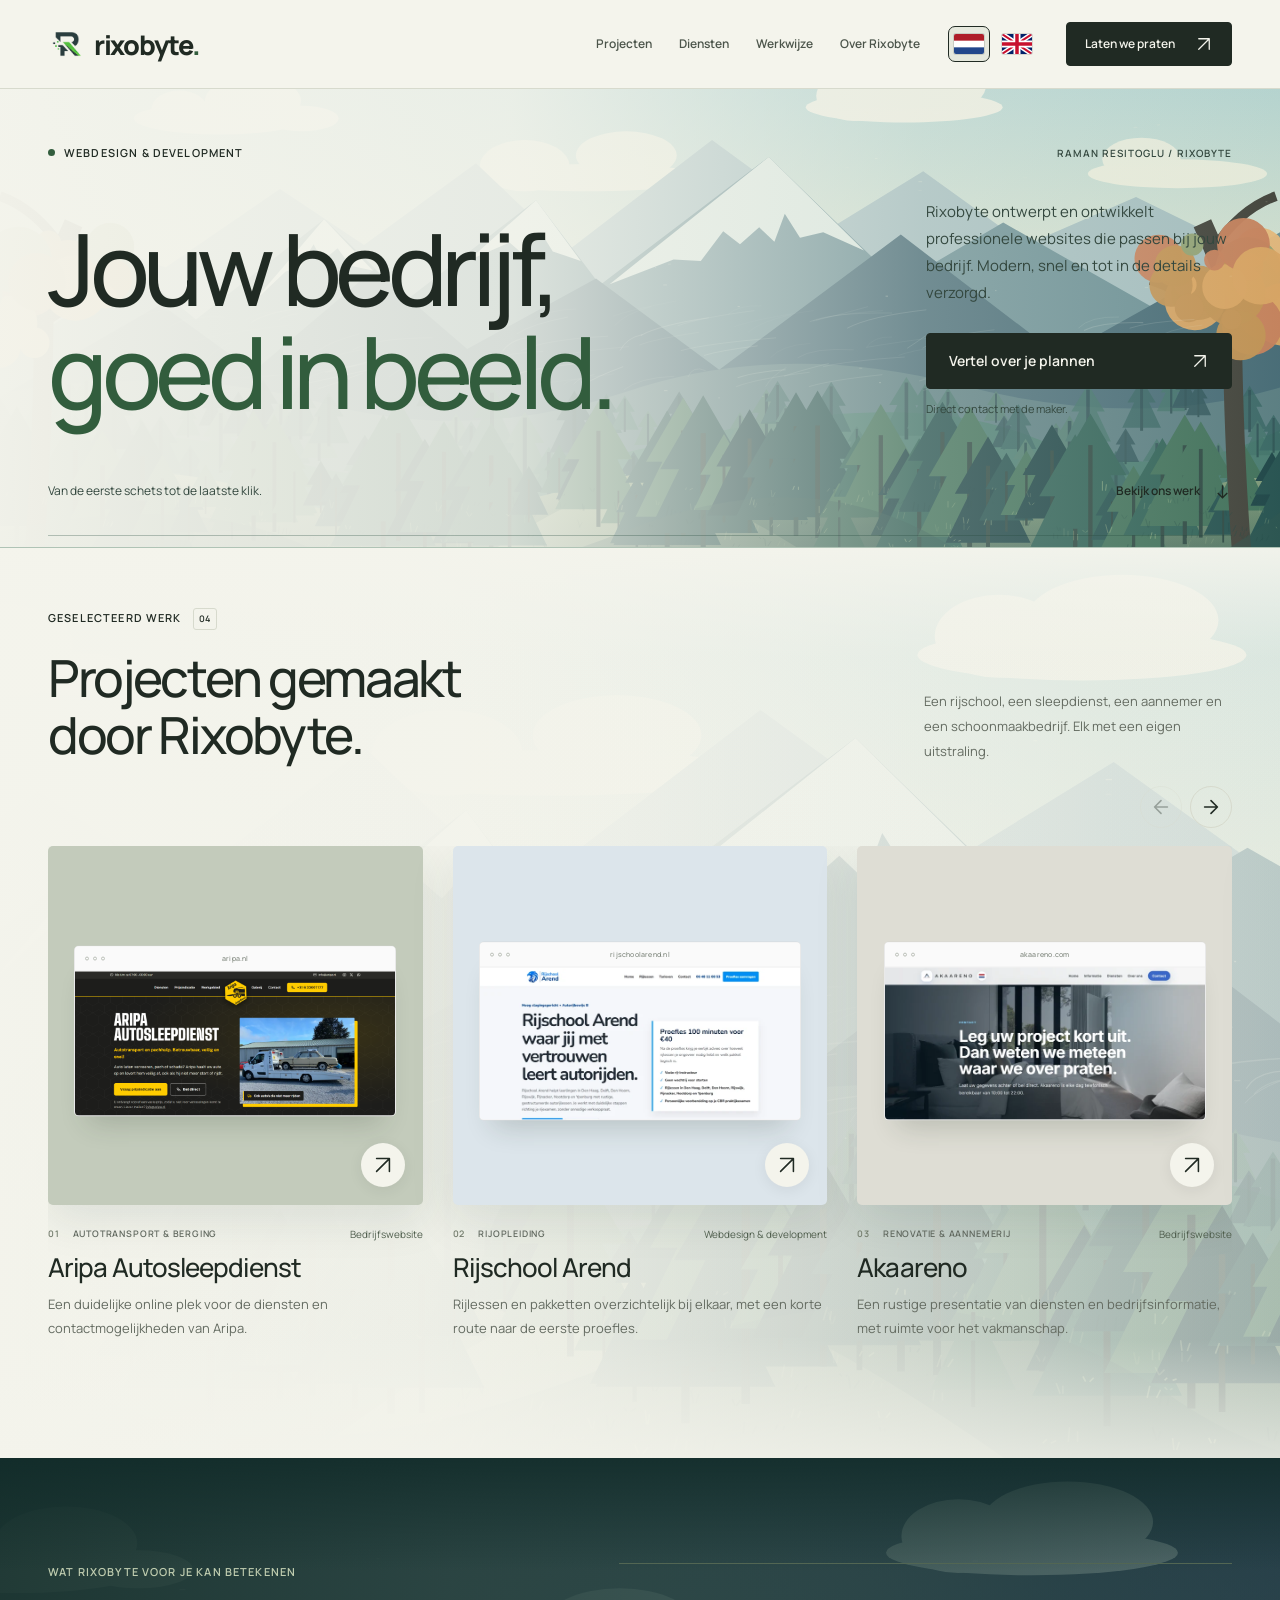
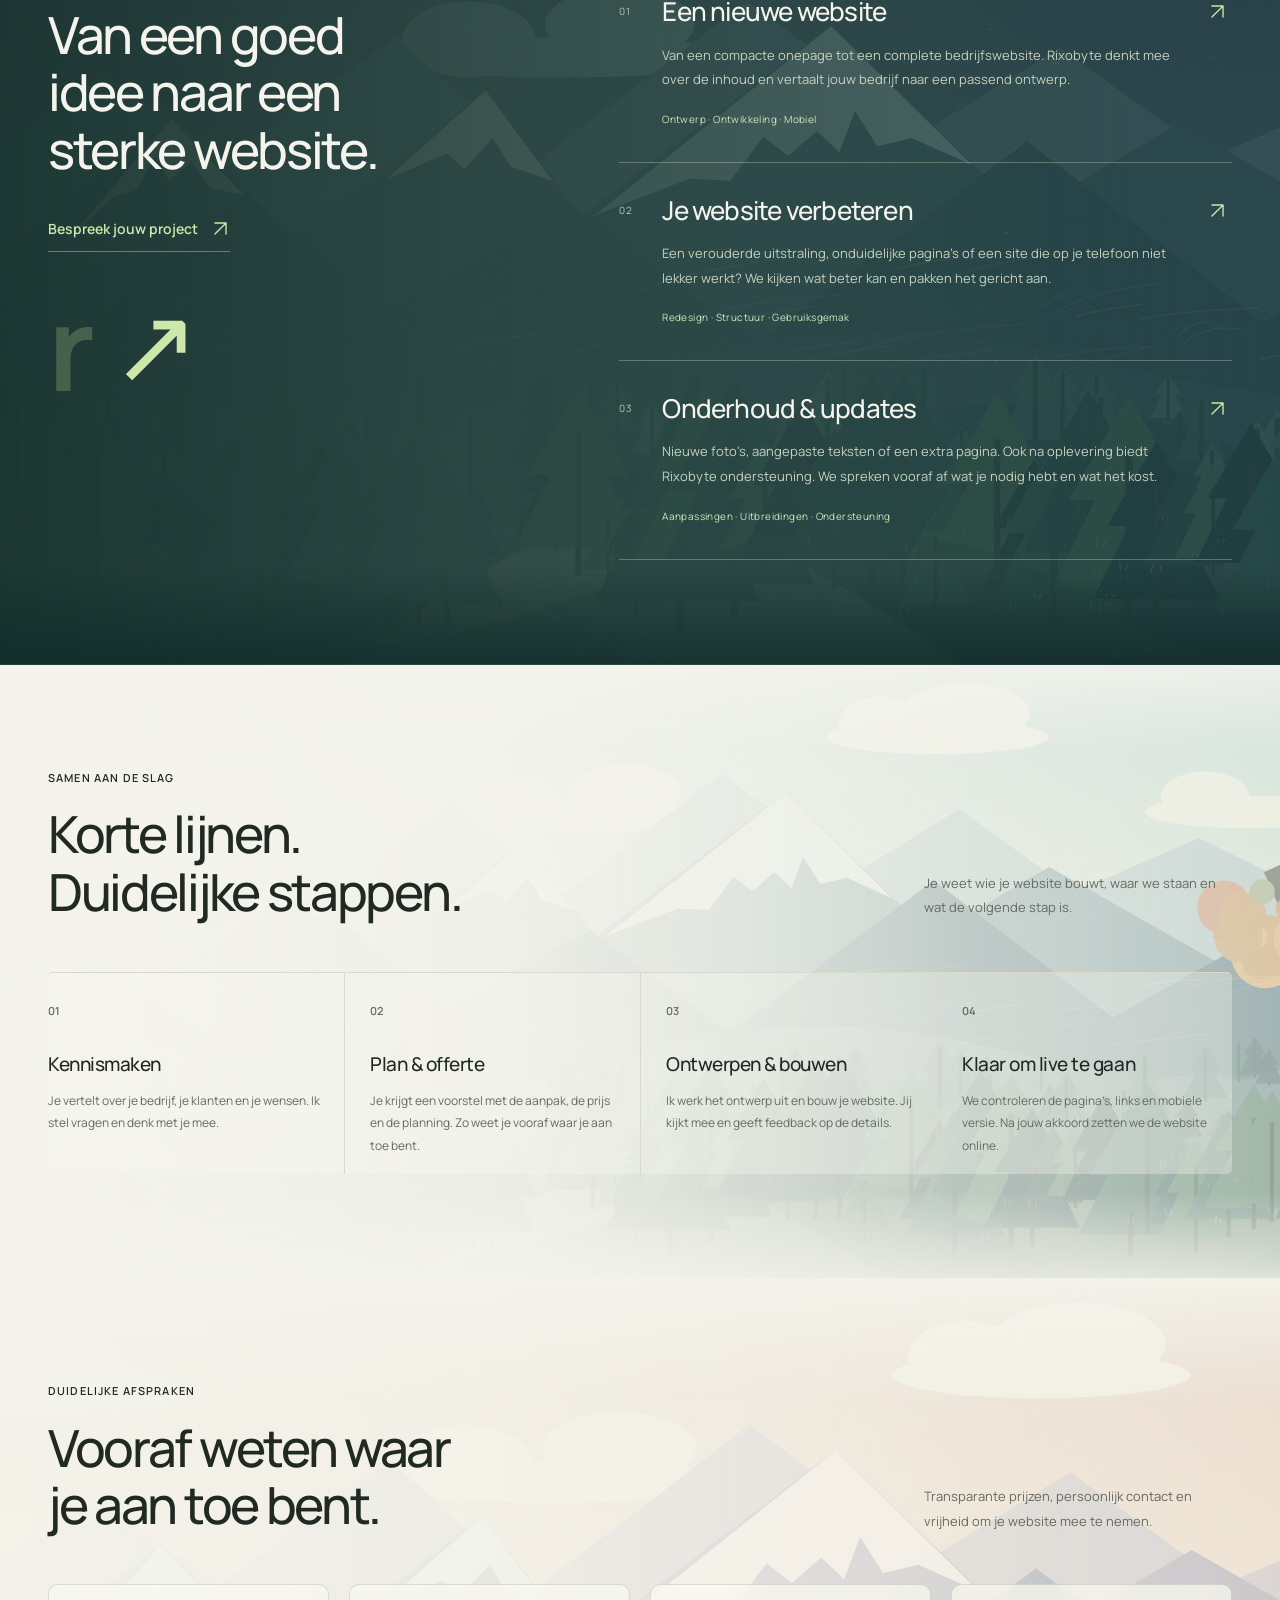
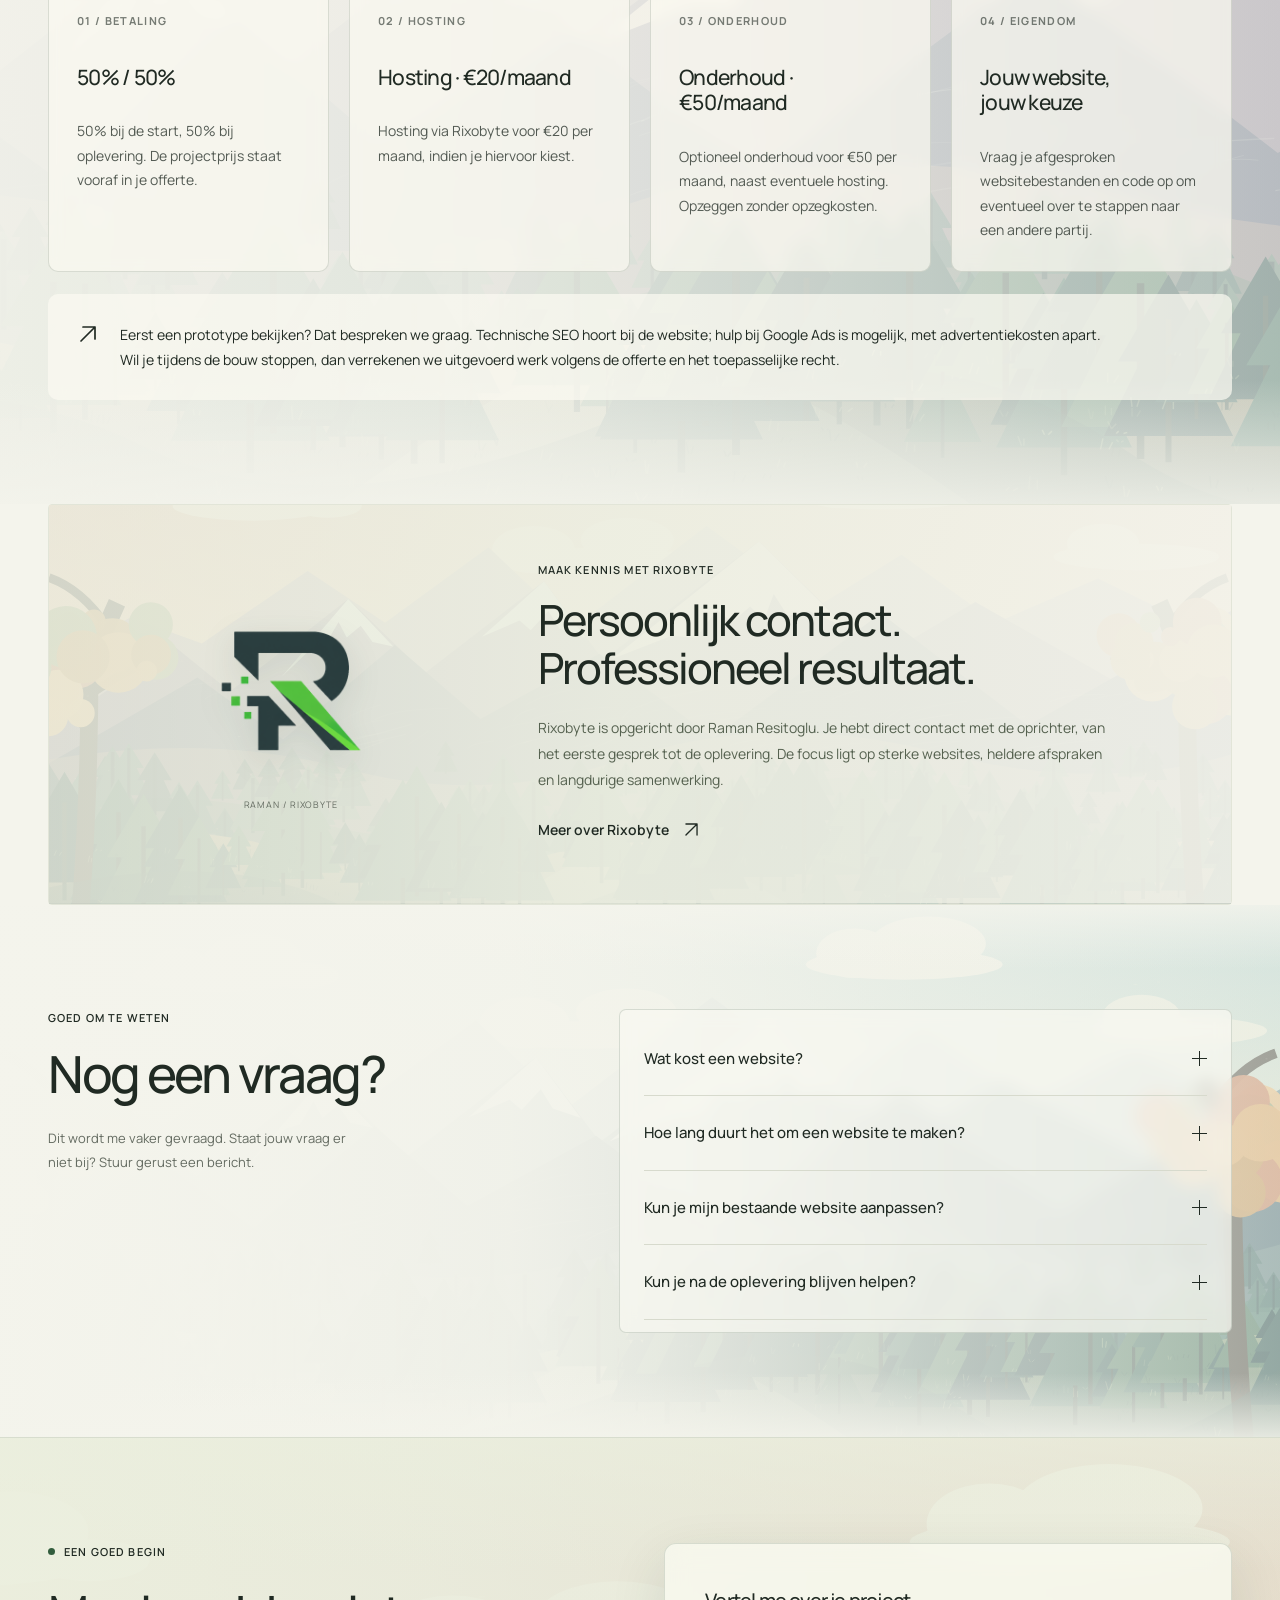
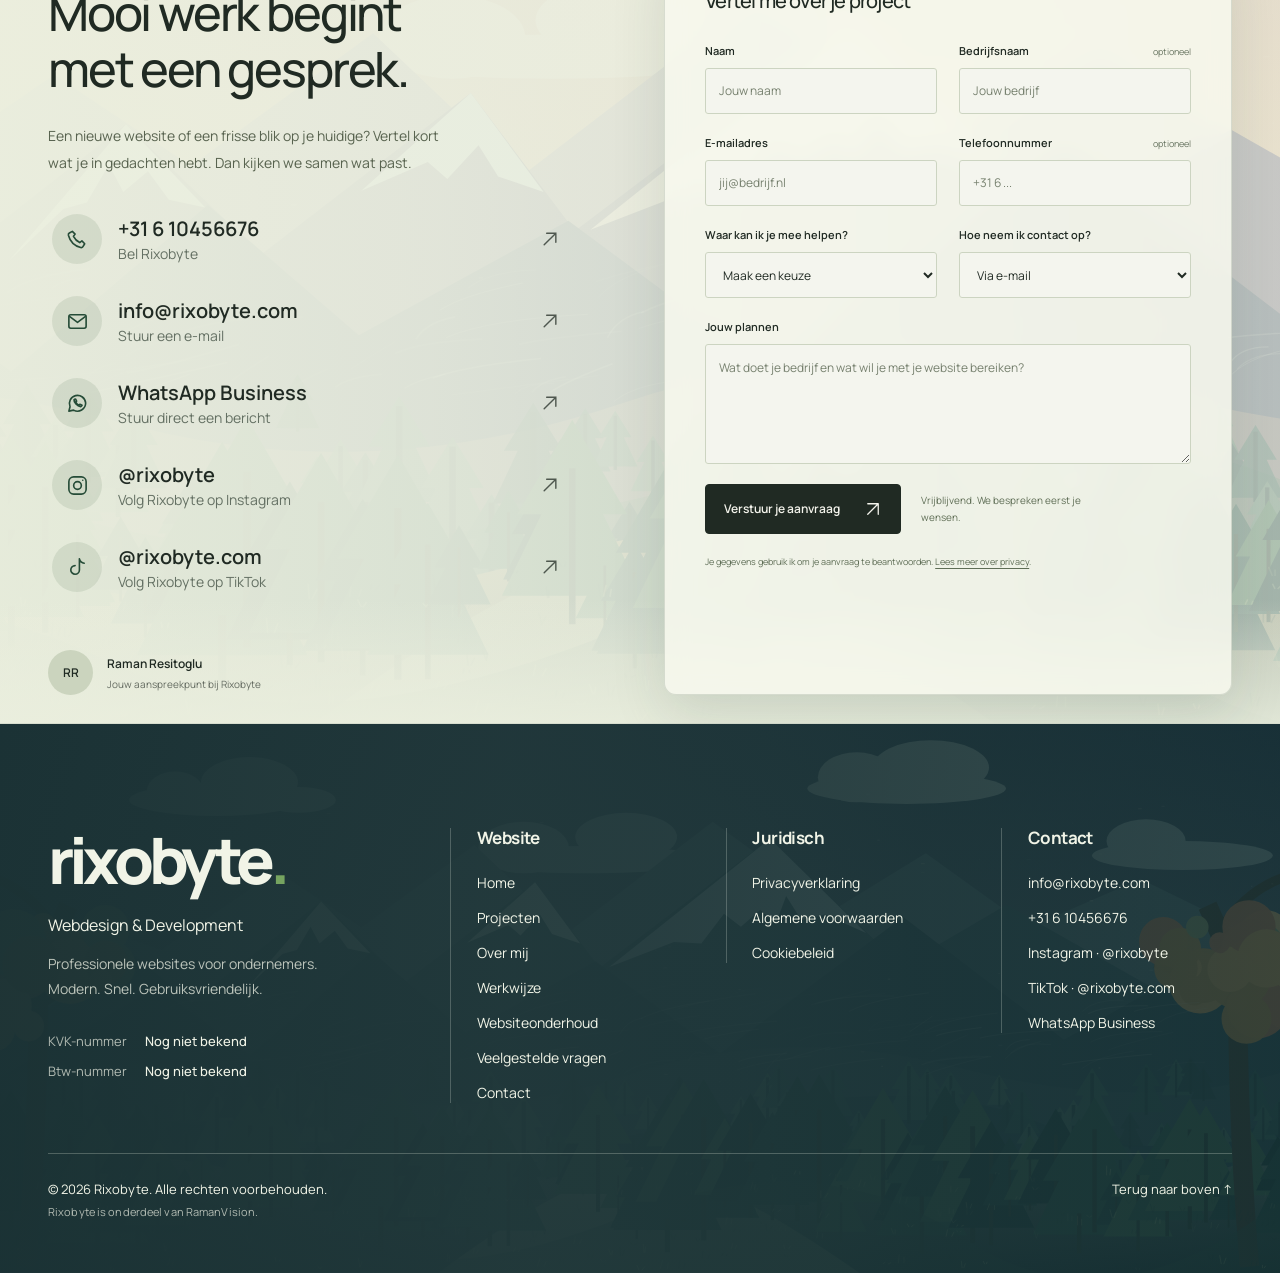
==== commit 2d6120a4: "Use clear high-contrast Rixobyte favicon while retaining PNG fallback" ====
--- a/index.html
+++ b/index.html
@@ -19,6 +19,7 @@
     <meta property="og:locale" content="nl_NL" />
     <title>Rixobyte | Professionele websites voor ondernemers</title>
     <link rel="icon" type="image/png" href="rixobyte-logo.png" />
+    <link rel="icon" type="image/svg+xml" sizes="any" href="rixobyte-favicon.svg?v=2">
     <link rel="apple-touch-icon" href="rixobyte-logo.png" />
     <link
       rel="preload"
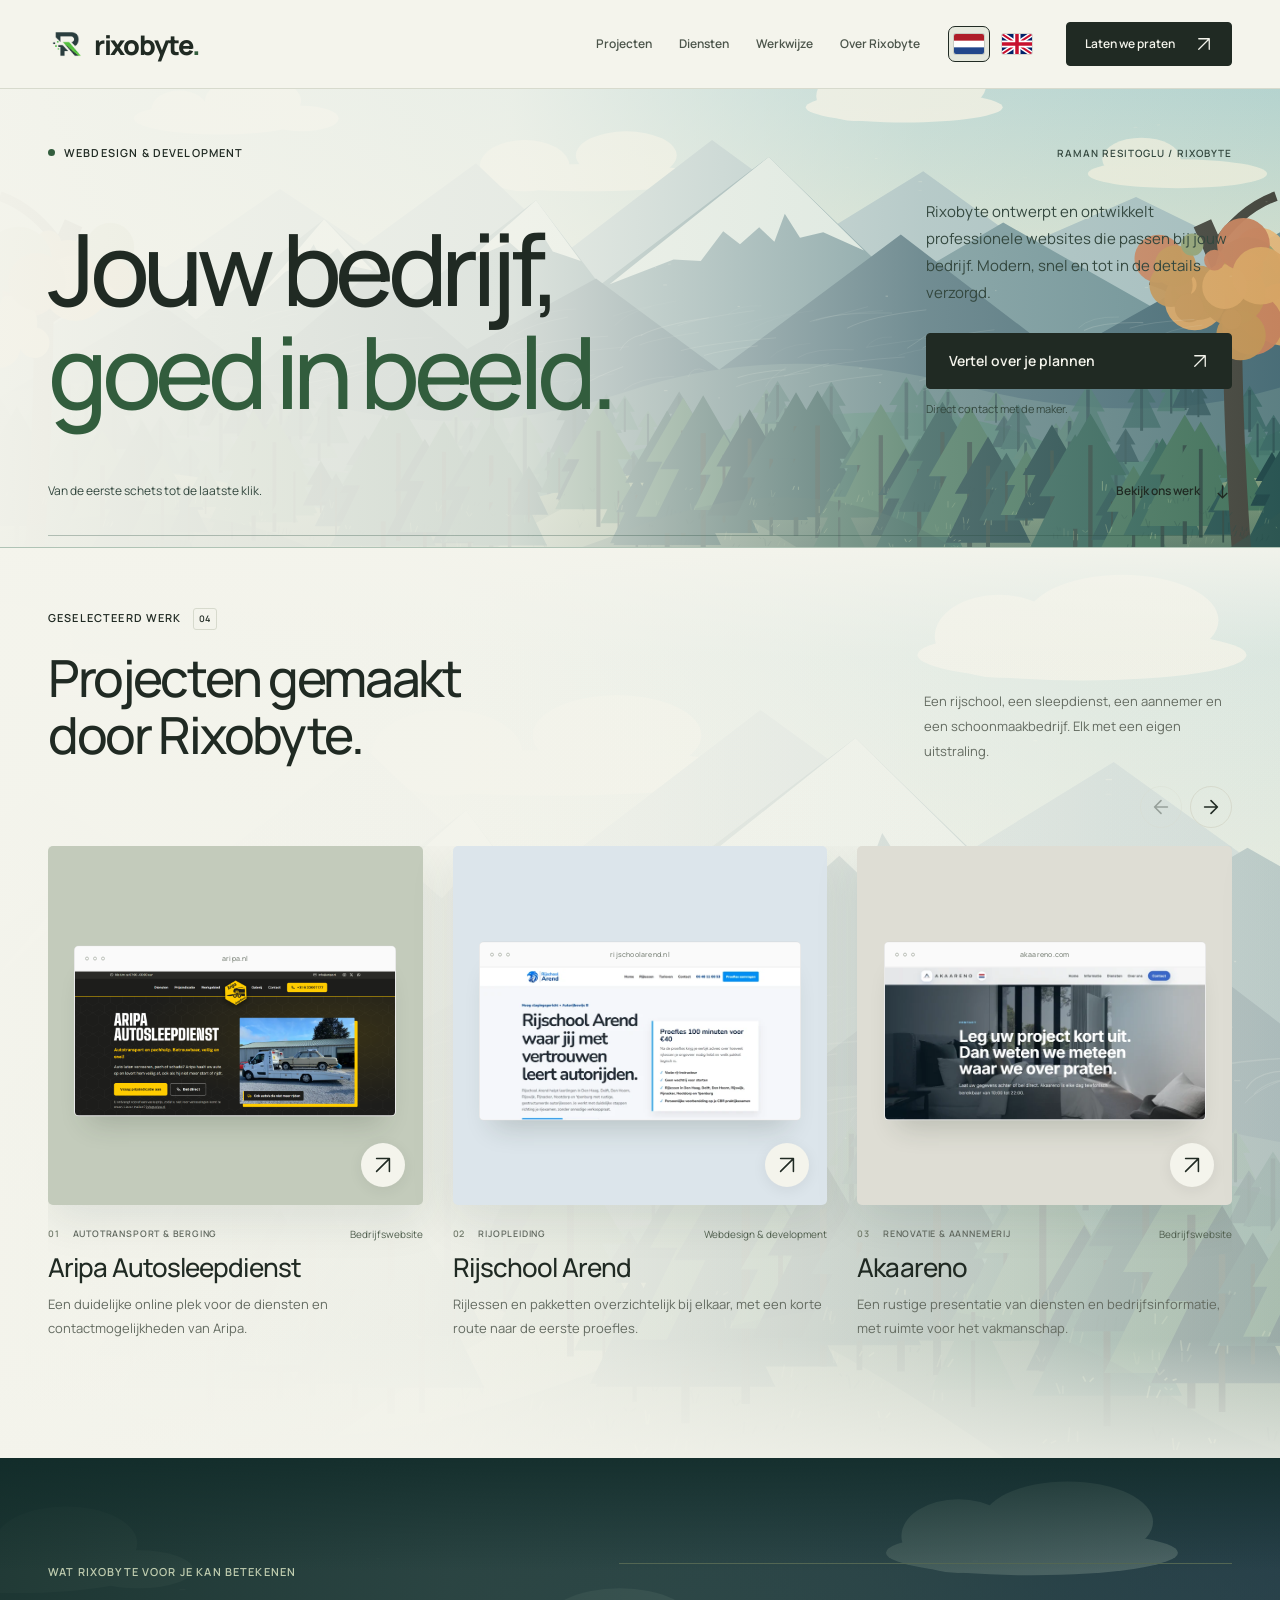
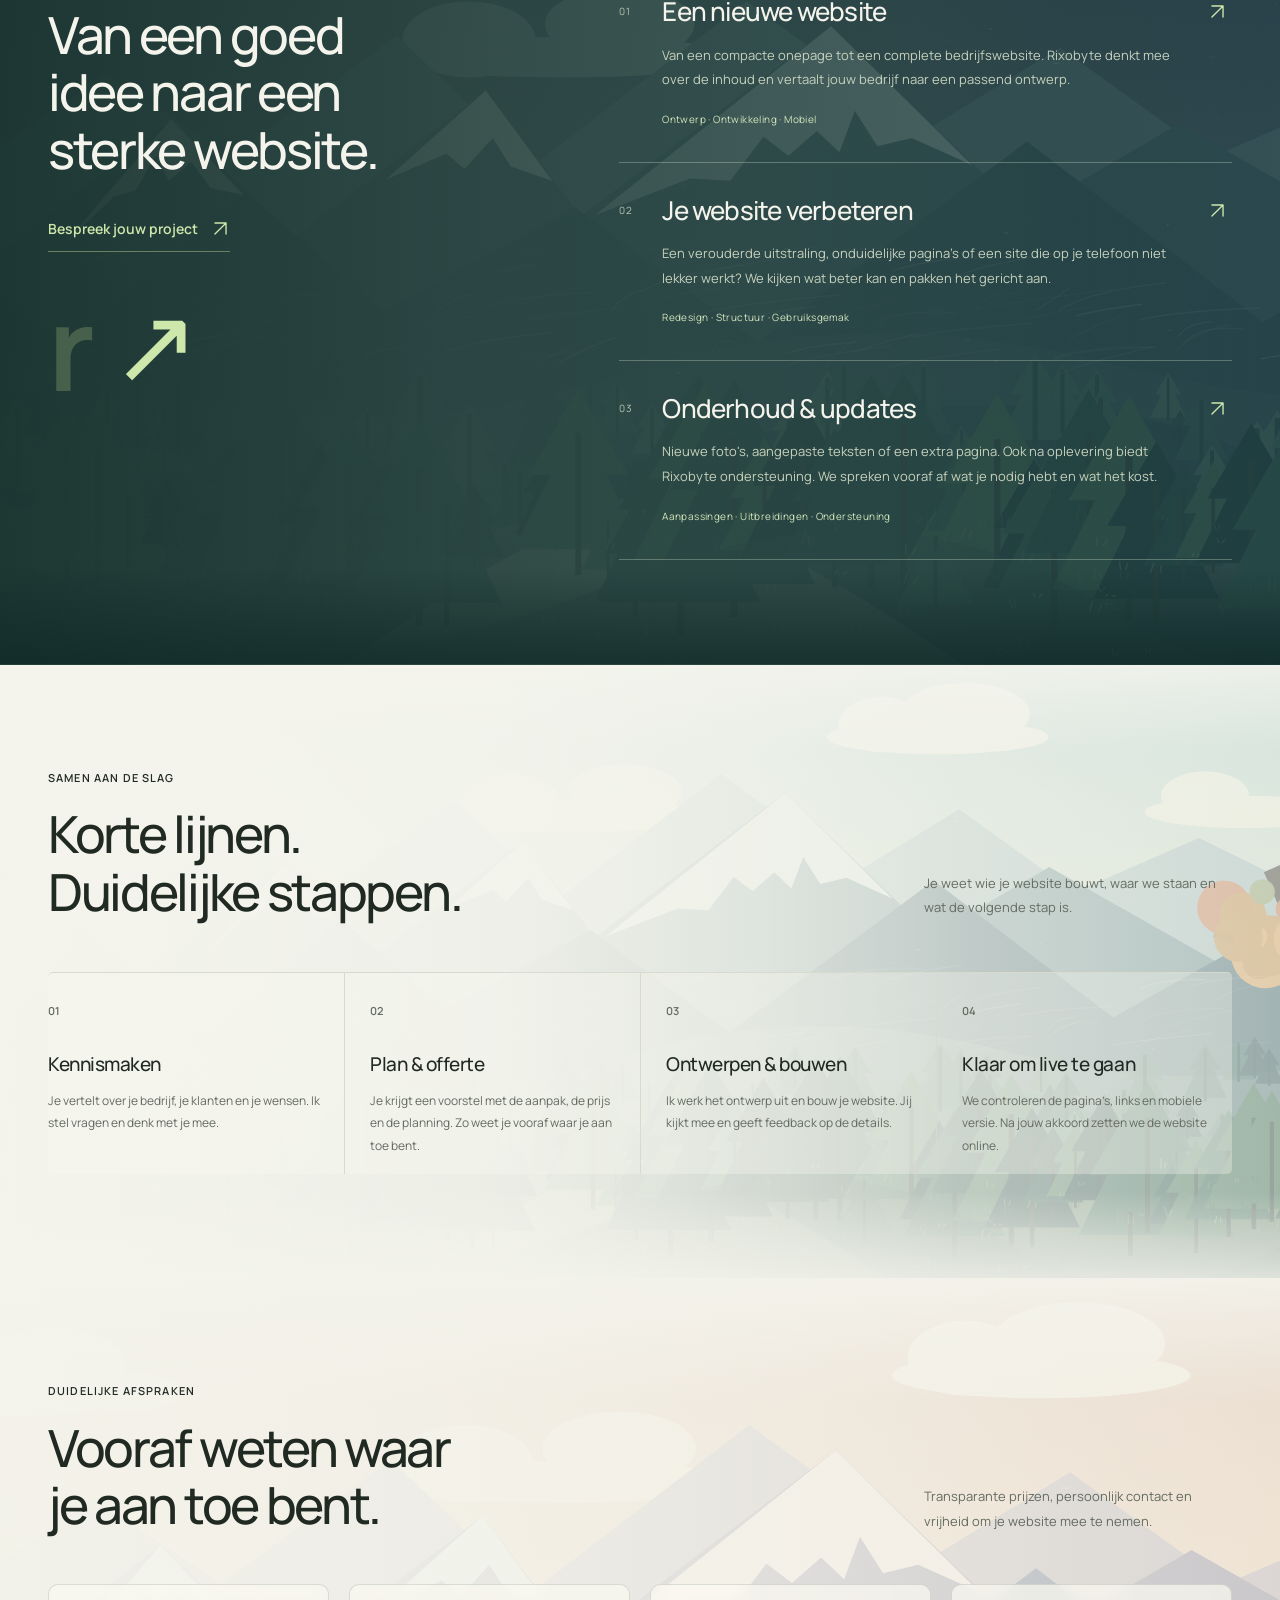
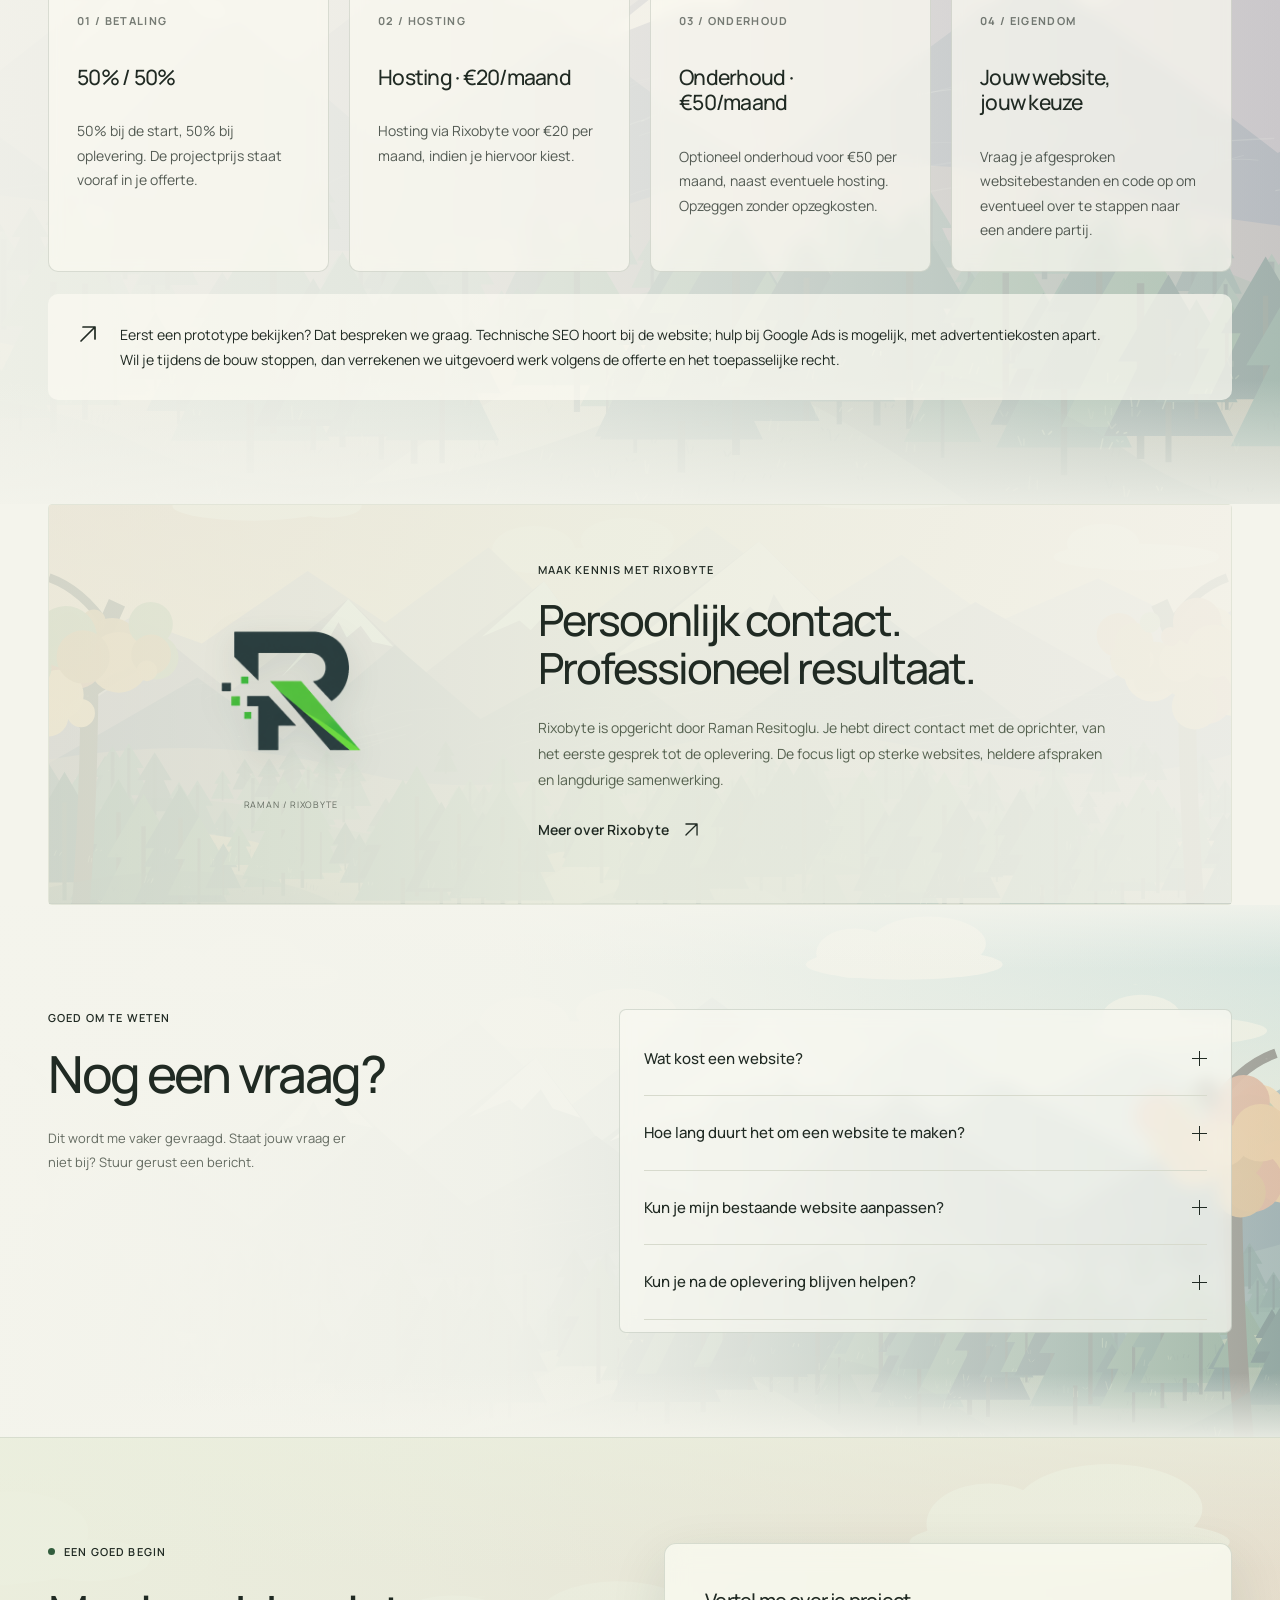
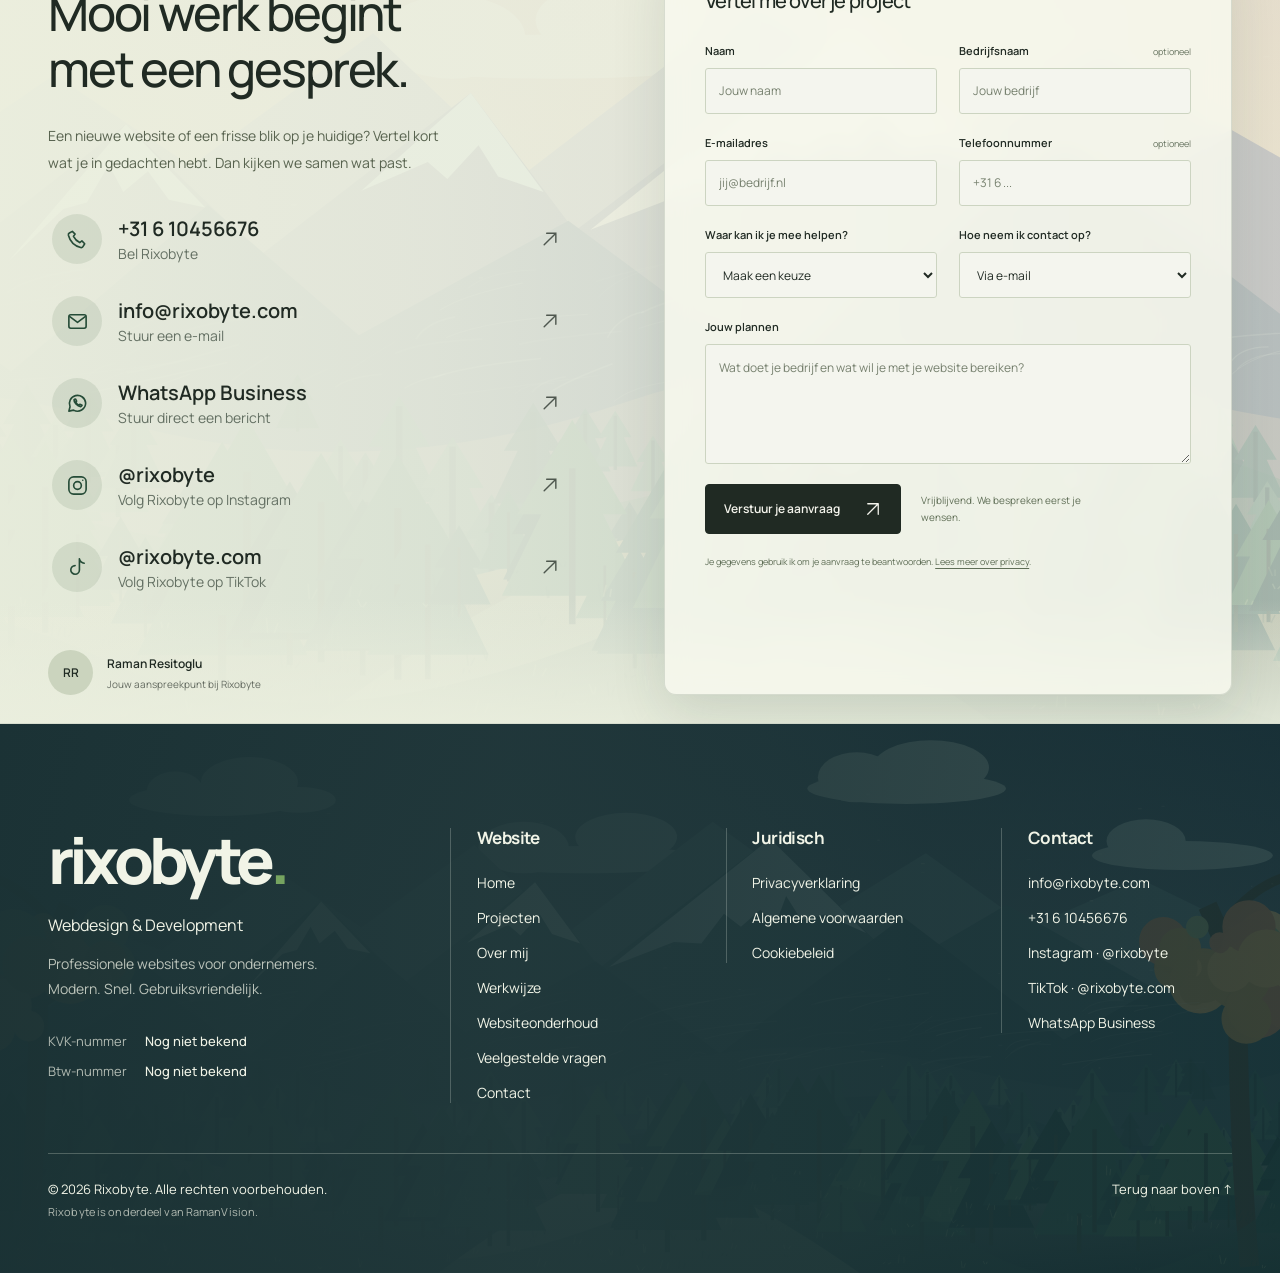
==== commit a97b1b47: "Refresh crisp tab favicon cache" ====
--- a/index.html
+++ b/index.html
@@ -19,7 +19,7 @@
     <meta property="og:locale" content="nl_NL" />
     <title>Rixobyte | Professionele websites voor ondernemers</title>
     <link rel="icon" type="image/png" href="rixobyte-logo.png" />
-    <link rel="icon" type="image/svg+xml" sizes="any" href="rixobyte-favicon.svg?v=2">
+    <link rel="icon" type="image/svg+xml" sizes="any" href="rixobyte-favicon.svg?v=3">
     <link rel="apple-touch-icon" href="rixobyte-logo.png" />
     <link
       rel="preload"
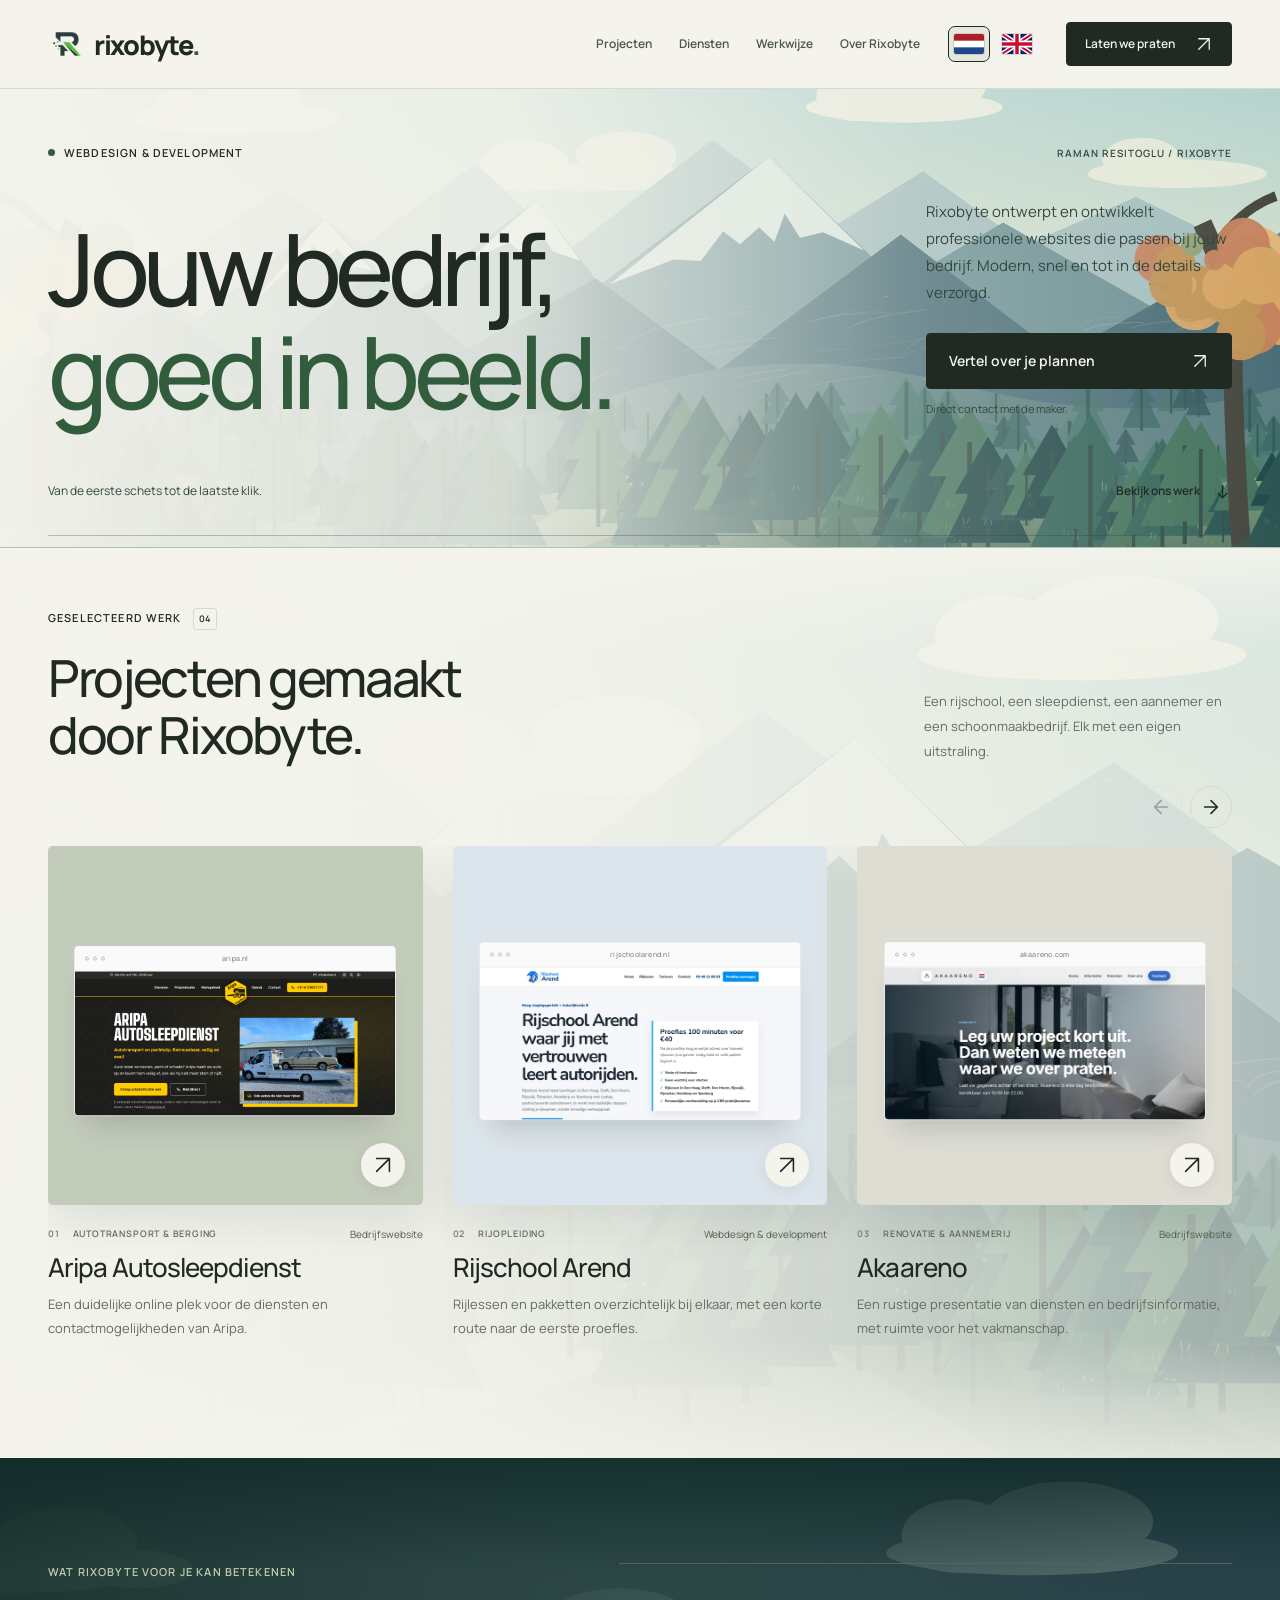
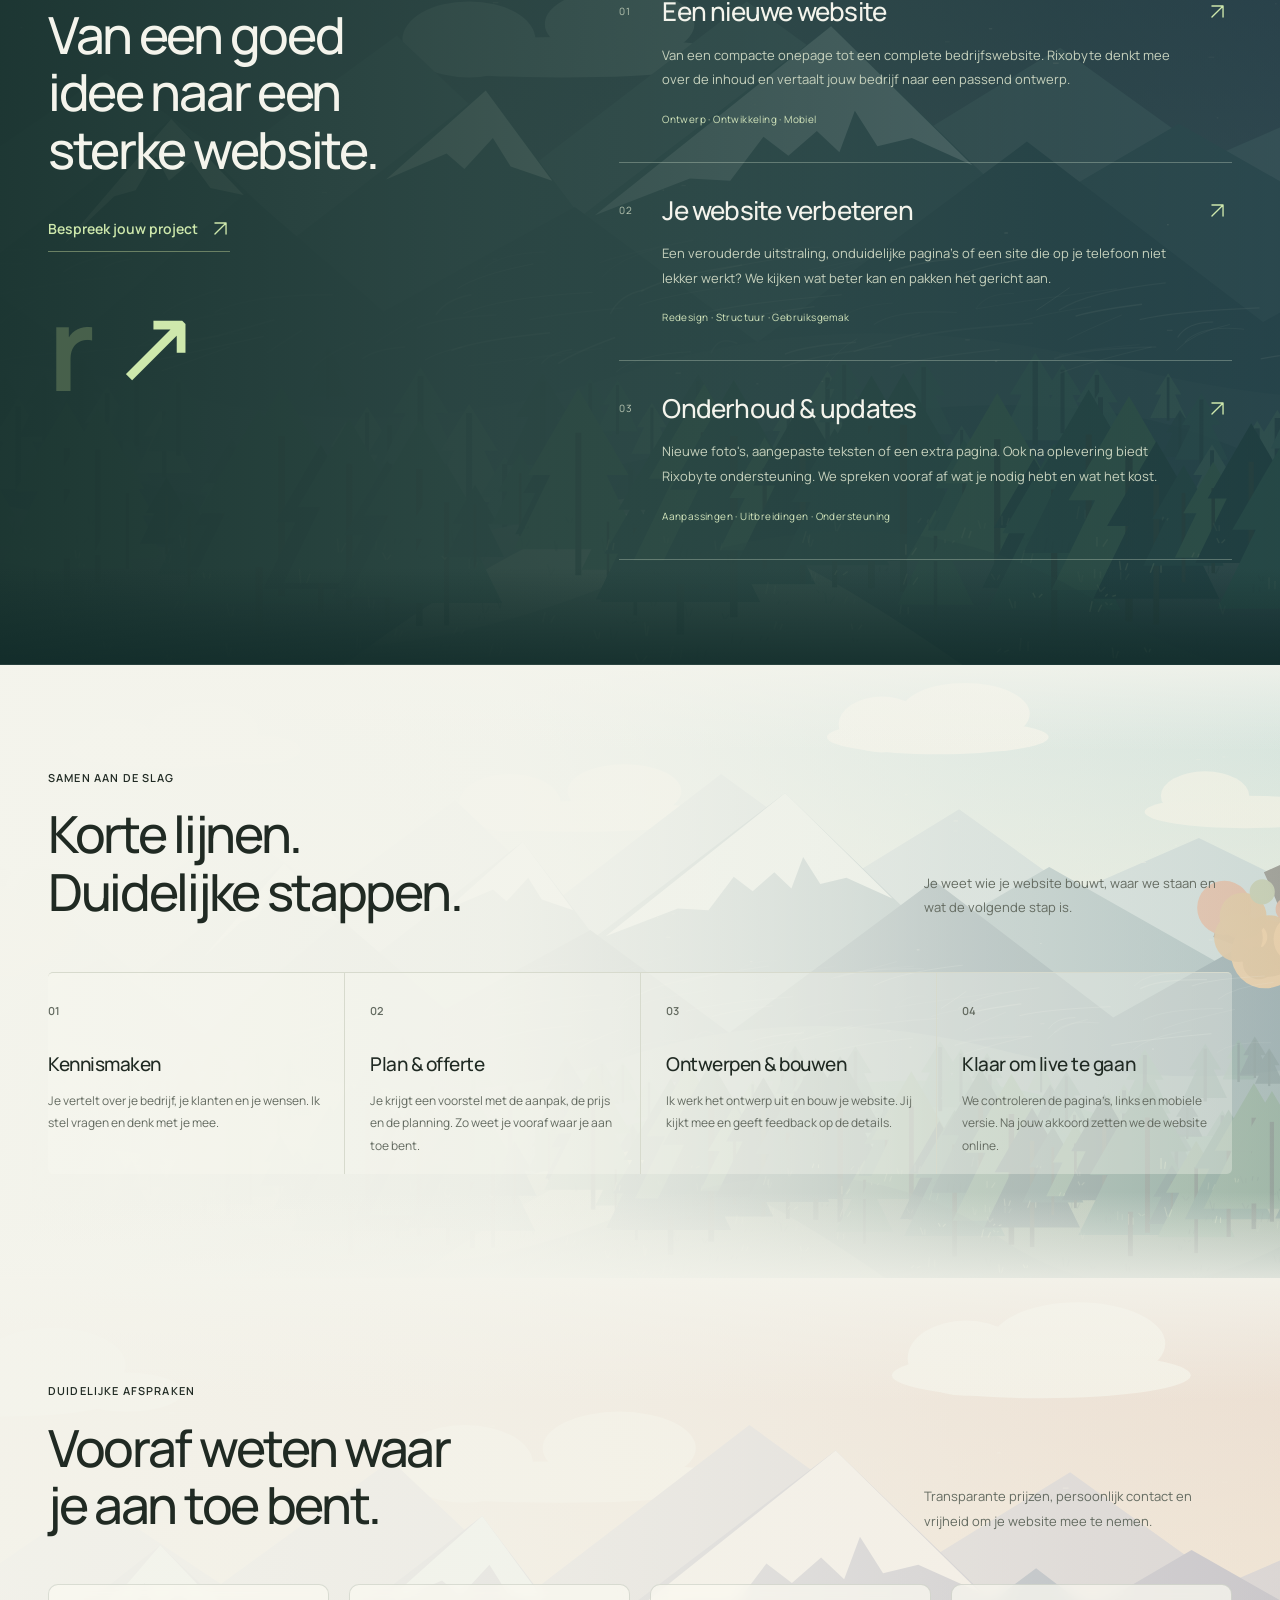
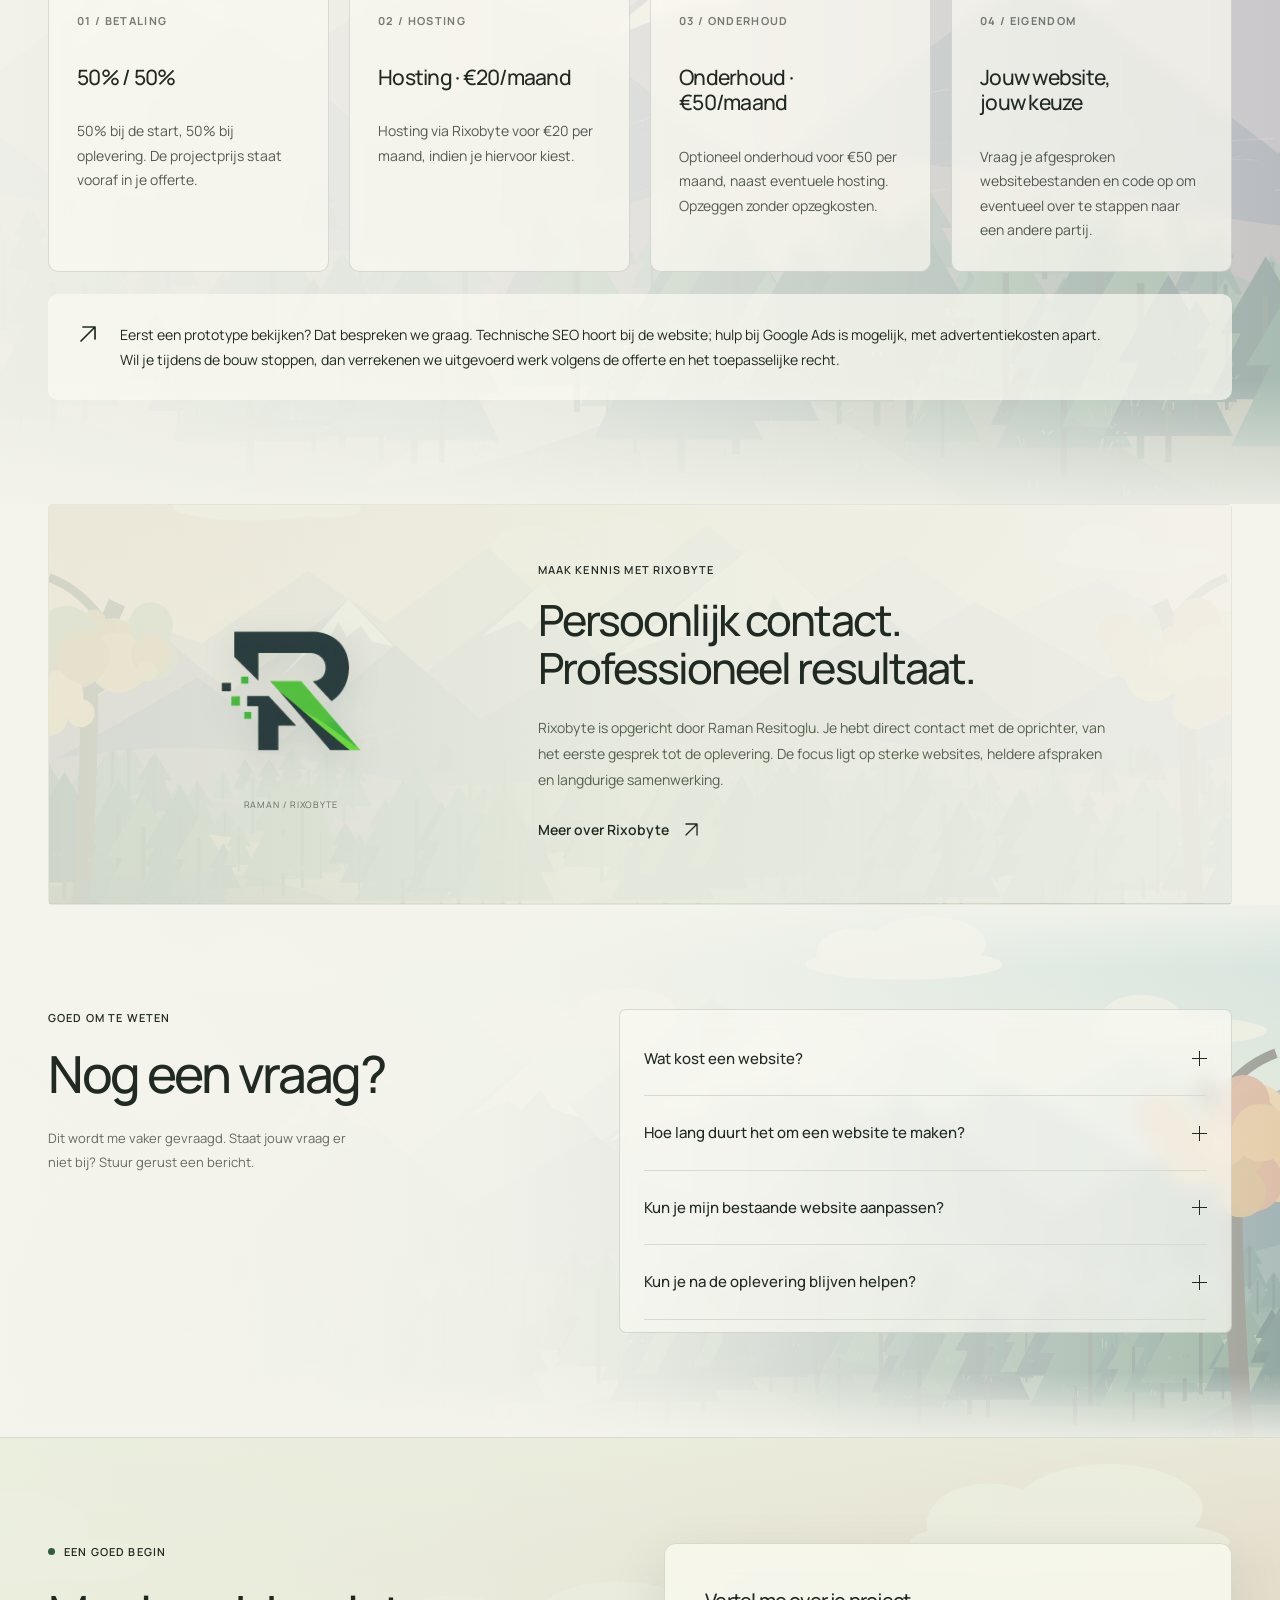
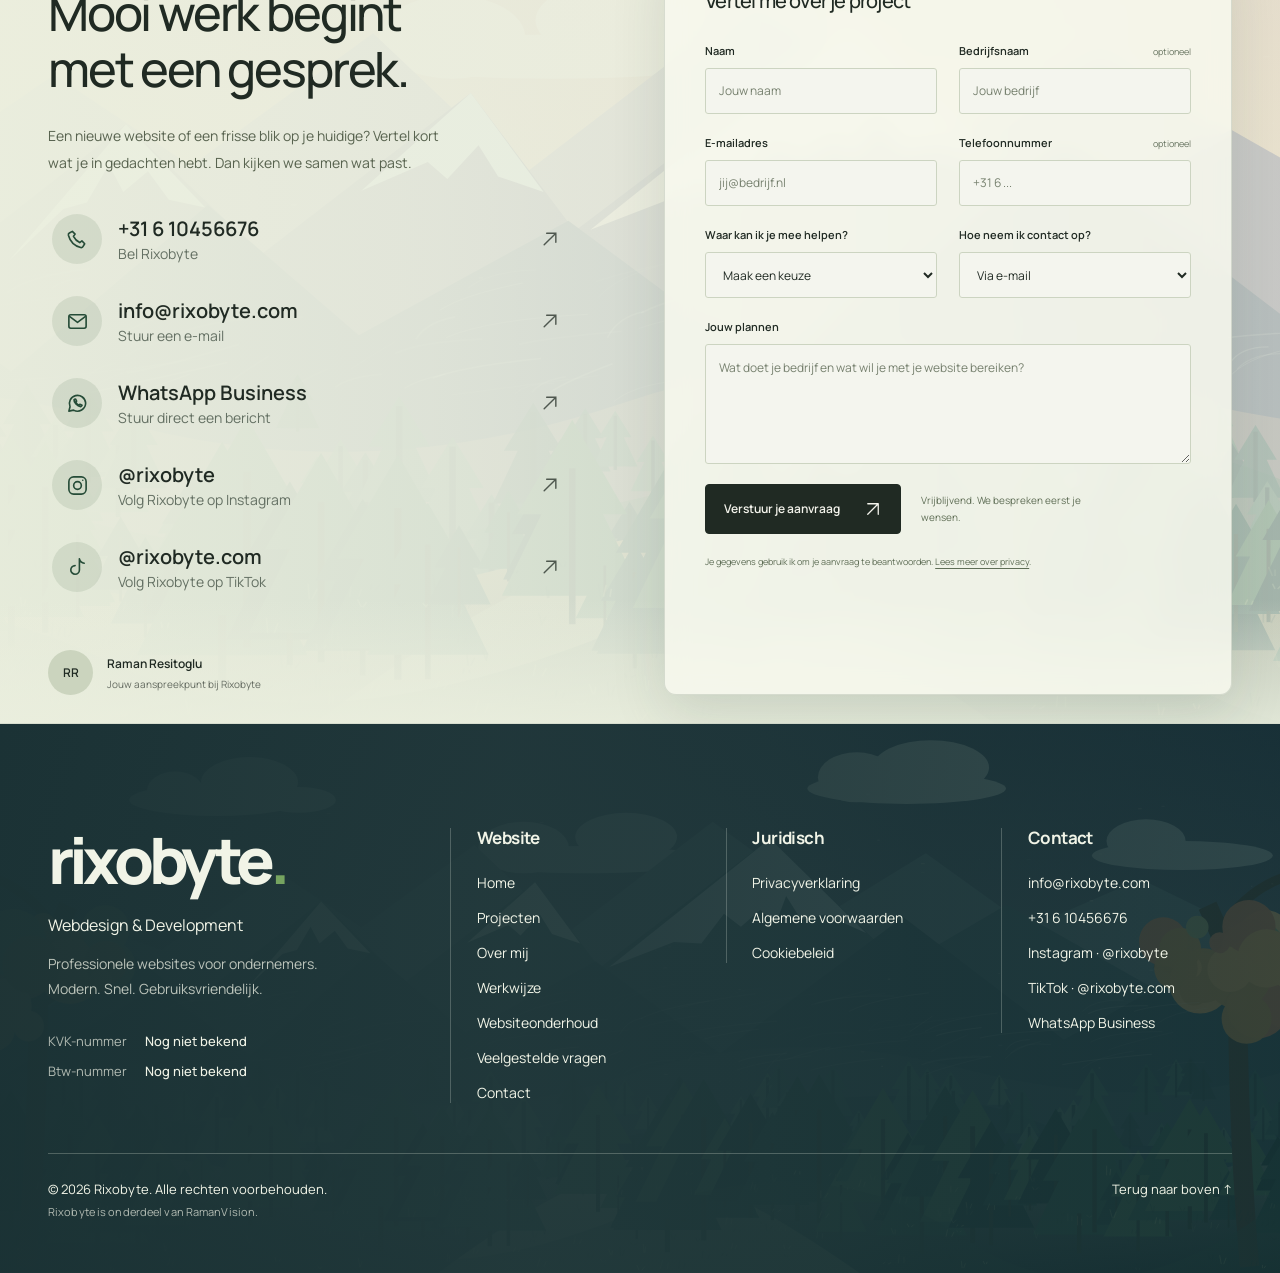
==== commit 4ad3b911: "Publish audited CSS, optimized motion scripts and lightweight favicon" ====
--- a/index.html
+++ b/index.html
@@ -19,7 +19,7 @@
     <meta property="og:locale" content="nl_NL" />
     <title>Rixobyte | Professionele websites voor ondernemers</title>
     <link rel="icon" type="image/png" href="rixobyte-logo.png" />
-    <link rel="icon" type="image/svg+xml" sizes="any" href="rixobyte-favicon.svg?v=3">
+    <link rel="icon" type="image/svg+xml" sizes="any" href="rixobyte-favicon.svg?v=4">
     <link rel="apple-touch-icon" href="rixobyte-logo.png" />
     <link
       rel="preload"
@@ -35,10 +35,10 @@
       type="font/woff"
       crossorigin
     />
-    <link rel="stylesheet" href="styles.css?v=20261119-contactgap" />
+    <link rel="stylesheet" href="styles.css?v=20261120-audit" />
     <script src="translations.js?v=20261119-ramanvision" defer></script>
-    <script src="script.js?v=20261028-fix" defer></script>
-    <script src="rixobyte-nature.js?v=20261119-all" defer></script>
+    <script src="script.js?v=20261120-audit" defer></script>
+    <script src="rixobyte-nature.js?v=20261120-audit" defer></script>
     <script src="rixobyte-scroll.js?v=20261119" defer></script>
   
 <meta property="og:image" content="https://www.rixobyte.com/rixobyte-logo.png">
--- a/styles.css
+++ b/styles.css
@@ -2733,3 +2733,213 @@
     padding-bottom: 20px;
   }
 }
+
+
+/* About Rixobyte: full-width, gently animated landscape sections. */
+body[data-page="info"] :is(.info-hero,.about-grid,.info-vision,.info-details,.privacy-section) {
+  position:relative;
+  isolation:isolate;
+}
+body[data-page="info"] :is(.info-hero,.about-grid,.info-vision,.info-details,.privacy-section)::before {
+  content:"";
+  position:absolute;
+  top:0;
+  bottom:0;
+  left:50%;
+  width:100vw;
+  transform:translateX(-50%);
+  z-index:-1;
+  pointer-events:none;
+  background-size:cover;
+  background-position:center;
+  background-repeat:no-repeat;
+}
+body[data-page="info"] .info-hero::before {
+  background-image:linear-gradient(90deg,rgba(244,244,236,.94),rgba(244,244,236,.78) 58%,rgba(244,244,236,.57)),url("rixobyte-nature-scene.svg?v=20261119-detail2");
+  background-position:center,center 34%;
+}
+body[data-page="info"] .about-grid {
+  padding-block:clamp(48px,7vw,95px);
+}
+body[data-page="info"] .about-grid::before {
+  background-image:linear-gradient(180deg,rgba(244,244,236,.75),rgba(244,244,236,.82) 20%,rgba(244,244,236,.88) 80%,rgba(244,244,236,.72)),url("rixobyte-nature-scene.svg?v=20261119-detail2");
+  background-position:center,center 62%;
+}
+body[data-page="info"] .about-art {
+  background:rgba(229,234,220,.81);
+  backdrop-filter:blur(5px);
+}
+body[data-page="info"] .info-vision {
+  display:grid;
+  grid-template-columns:minmax(0, .78fr) minmax(0, 1.22fr);
+  gap:clamp(40px,7vw,105px);
+  align-items:start;
+}
+body[data-page="info"] .info-vision::before {
+  background-image:linear-gradient(90deg,rgba(244,244,236,.94),rgba(244,244,236,.83) 56%,rgba(244,244,236,.68)),url("rixobyte-nature-dusk.svg?v=20261119-detail2");
+  background-position:center,center 70%;
+}
+body[data-page="info"] .info-vision-intro .eyebrow {
+  margin-bottom:20px;
+}
+body[data-page="info"] .info-vision-copy {
+  display:grid;
+  gap:22px;
+  font-size:clamp(14px,1.2vw,17px);
+  line-height:1.85;
+  color:#3d5144;
+}
+body[data-page="info"] .info-details::before {
+  background-image:linear-gradient(90deg,rgba(244,244,236,.95),rgba(244,244,236,.87) 58%,rgba(244,244,236,.73)),url("rixobyte-nature-scene.svg?v=20261119-detail2");
+  background-position:center,center 69%;
+}
+body[data-page="info"] .info-details dl {
+  background:rgba(249,250,242,.72);
+  border-radius:8px;
+  padding:0 22px;
+  backdrop-filter:blur(6px);
+}
+body[data-page="info"] .privacy-section::before {
+  background-image:linear-gradient(90deg,rgba(230,236,224,.95),rgba(230,236,224,.88) 52%,rgba(230,236,224,.78)),url("rixobyte-nature-dusk.svg?v=20261119-detail2");
+  background-position:center,center 48%;
+}
+body[data-page="info"] .privacy-section {
+  background:transparent;
+}
+body[data-page="info"] .info-nature-leaves {
+  position:absolute;
+  inset:0;
+  z-index:0;
+  pointer-events:none;
+  overflow:hidden;
+}
+body[data-page="info"] :is(.info-hero,.about-grid,.info-vision,.info-details,.privacy-section) > :not(.info-nature-leaves) {
+  position:relative;
+  z-index:1;
+}
+body[data-page="info"] .info-nature-leaf {
+  display:block;
+  position:absolute;
+  left:var(--info-x);
+  top:-20px;
+  width:var(--info-size);
+  height:calc(var(--info-size) * .6);
+  border-radius:90% 10% 90% 8%;
+  background:var(--info-color);
+  opacity:.6;
+  animation:rixobyte-info-fall var(--info-time) linear var(--info-delay) infinite;
+}
+@keyframes rixobyte-info-fall {
+  0% {transform:translate3d(0,-30px,0) rotate(0);opacity:0}
+  12% {opacity:.55}
+  35% {transform:translate3d(28px,190px,0) rotate(110deg)}
+  65% {transform:translate3d(-17px,390px,0) rotate(230deg)}
+  88% {opacity:.45}
+  100% {transform:translate3d(56px,660px,0) rotate(390deg);opacity:0}
+}
+@media(max-width:800px) {
+  body[data-page="info"] .info-vision {grid-template-columns:1fr;gap:24px}
+  body[data-page="info"] .info-vision::before {background-position:center,64% center}
+  body[data-page="info"] .info-details dl {padding:0 12px}
+}
+@media(prefers-reduced-motion:reduce){
+  body[data-page="info"] .info-nature-leaf {display:none;animation:none}
+}
+
+
+/* Moonlit About experience: one coherent nocturnal scene with readable panels.
+   Only the About page changes; the homepage keeps its daytime wallpapers. */
+body[data-page="info"] .info-hero::before {
+  background-image:
+    linear-gradient(90deg,rgba(10,27,37,.94) 0%,rgba(11,32,43,.82) 45%,rgba(12,34,48,.38) 100%),
+    url("rixobyte-night-cabin.svg?v=1");
+  background-position:center,center 45%;
+}
+body[data-page="info"] .info-hero,
+body[data-page="info"] .info-hero h1,
+body[data-page="info"] .info-hero a,
+body[data-page="info"] .info-hero .eyebrow,
+body[data-page="info"] .info-hero .info-lead p {
+  color:#f3f4e9;
+}
+body[data-page="info"] .info-hero .hero-accent {color:#bdddbb}
+body[data-page="info"] .info-hero .info-lead > .eyebrow {color:#d4dfd6}
+body[data-page="info"] .info-hero .back-link {color:#e7ebdf}
+body[data-page="info"] .about-grid::before {
+  background-image:
+    linear-gradient(180deg,rgba(237,242,232,.8),rgba(237,242,232,.74) 48%,rgba(237,242,232,.88)),
+    url("rixobyte-night-cabin.svg?v=1");
+  background-position:center,center 71%;
+}
+body[data-page="info"] .about-grid .about-art {
+  background:rgba(234,239,227,.88);
+  border:1px solid rgba(244,247,238,.5);
+}
+body[data-page="info"] .about-grid .about-content {
+  padding:clamp(20px,3vw,40px);
+  border:1px solid rgba(225,232,219,.7);
+  border-radius:10px;
+  background:rgba(246,247,239,.87);
+  backdrop-filter:blur(7px);
+}
+body[data-page="info"] .info-vision::before {
+  background-image:
+    linear-gradient(90deg,rgba(12,31,43,.94),rgba(14,35,44,.84) 60%,rgba(16,40,48,.67)),
+    url("rixobyte-night-cabin.svg?v=1");
+  background-position:center,center 52%;
+}
+body[data-page="info"] .info-vision,
+body[data-page="info"] .info-vision h2,
+body[data-page="info"] .info-vision .eyebrow,
+body[data-page="info"] .info-vision .info-vision-copy {color:#f2f4e9}
+body[data-page="info"] .info-vision .info-vision-copy {color:#d9e5dc}
+body[data-page="info"] .info-details::before {
+  background-image:
+    linear-gradient(90deg,rgba(242,244,235,.94),rgba(242,244,235,.79) 57%,rgba(242,244,235,.54)),
+    url("rixobyte-night-cabin.svg?v=1");
+  background-position:center,center 74%;
+}
+body[data-page="info"] .info-details dl {
+  background:rgba(249,249,243,.85);
+}
+body[data-page="info"] .privacy-section::before {
+  background-image:
+    linear-gradient(90deg,rgba(229,236,228,.95),rgba(230,238,230,.87) 52%,rgba(229,238,229,.69)),
+    url("rixobyte-night-cabin.svg?v=1");
+  background-position:center,center 42%;
+}
+body[data-page="info"] .privacy-section {background:transparent}
+@media (max-width:800px) {
+  body[data-page="info"] .info-hero::before {
+    background-image:linear-gradient(90deg,rgba(10,27,37,.94),rgba(10,27,37,.74)),url("rixobyte-night-cabin.svg?v=1");
+    background-position:center,63% center;
+  }
+  body[data-page="info"] .about-grid .about-content {padding:22px}
+  body[data-page="info"] .info-vision::before {background-position:center,64% center}
+}
+
+
+/* Performance and accessibility audit: keep animations offscreen on pause. */
+body[data-page="home"] .hero-leaves:not(.ambient-active) .hero-leaf,
+body[data-page="info"] .info-nature-leaves:not(.ambient-active) .info-nature-leaf {
+  animation-play-state: paused;
+}
+/* Hundreds of permanent GPU layers are unnecessary; transforms still animate smoothly. */
+body[data-page="home"] .hero-leaf,
+body[data-page="home"] :is(.projects,.services,.process,.agreements,.maker,.faq,.contact,.site-footer) .hero-leaf {
+  will-change: auto;
+}
+/* Avoid expensive blurring on narrow screens, where it barely affects the design. */
+@media (max-width: 700px) {
+  body[data-page="home"] .agreements .agreement-card,
+  body[data-page="home"] .faq-list,
+  body[data-page="home"] .contact .quote-form,
+  body[data-page="info"] .about-grid .about-content,
+  body[data-page="info"] .info-details dl {
+    backdrop-filter: none;
+  }
+}
+/* Respect reduced motion for in-page anchor navigation too. */
+@media (prefers-reduced-motion: reduce) {
+  html { scroll-behavior: auto; }
+}
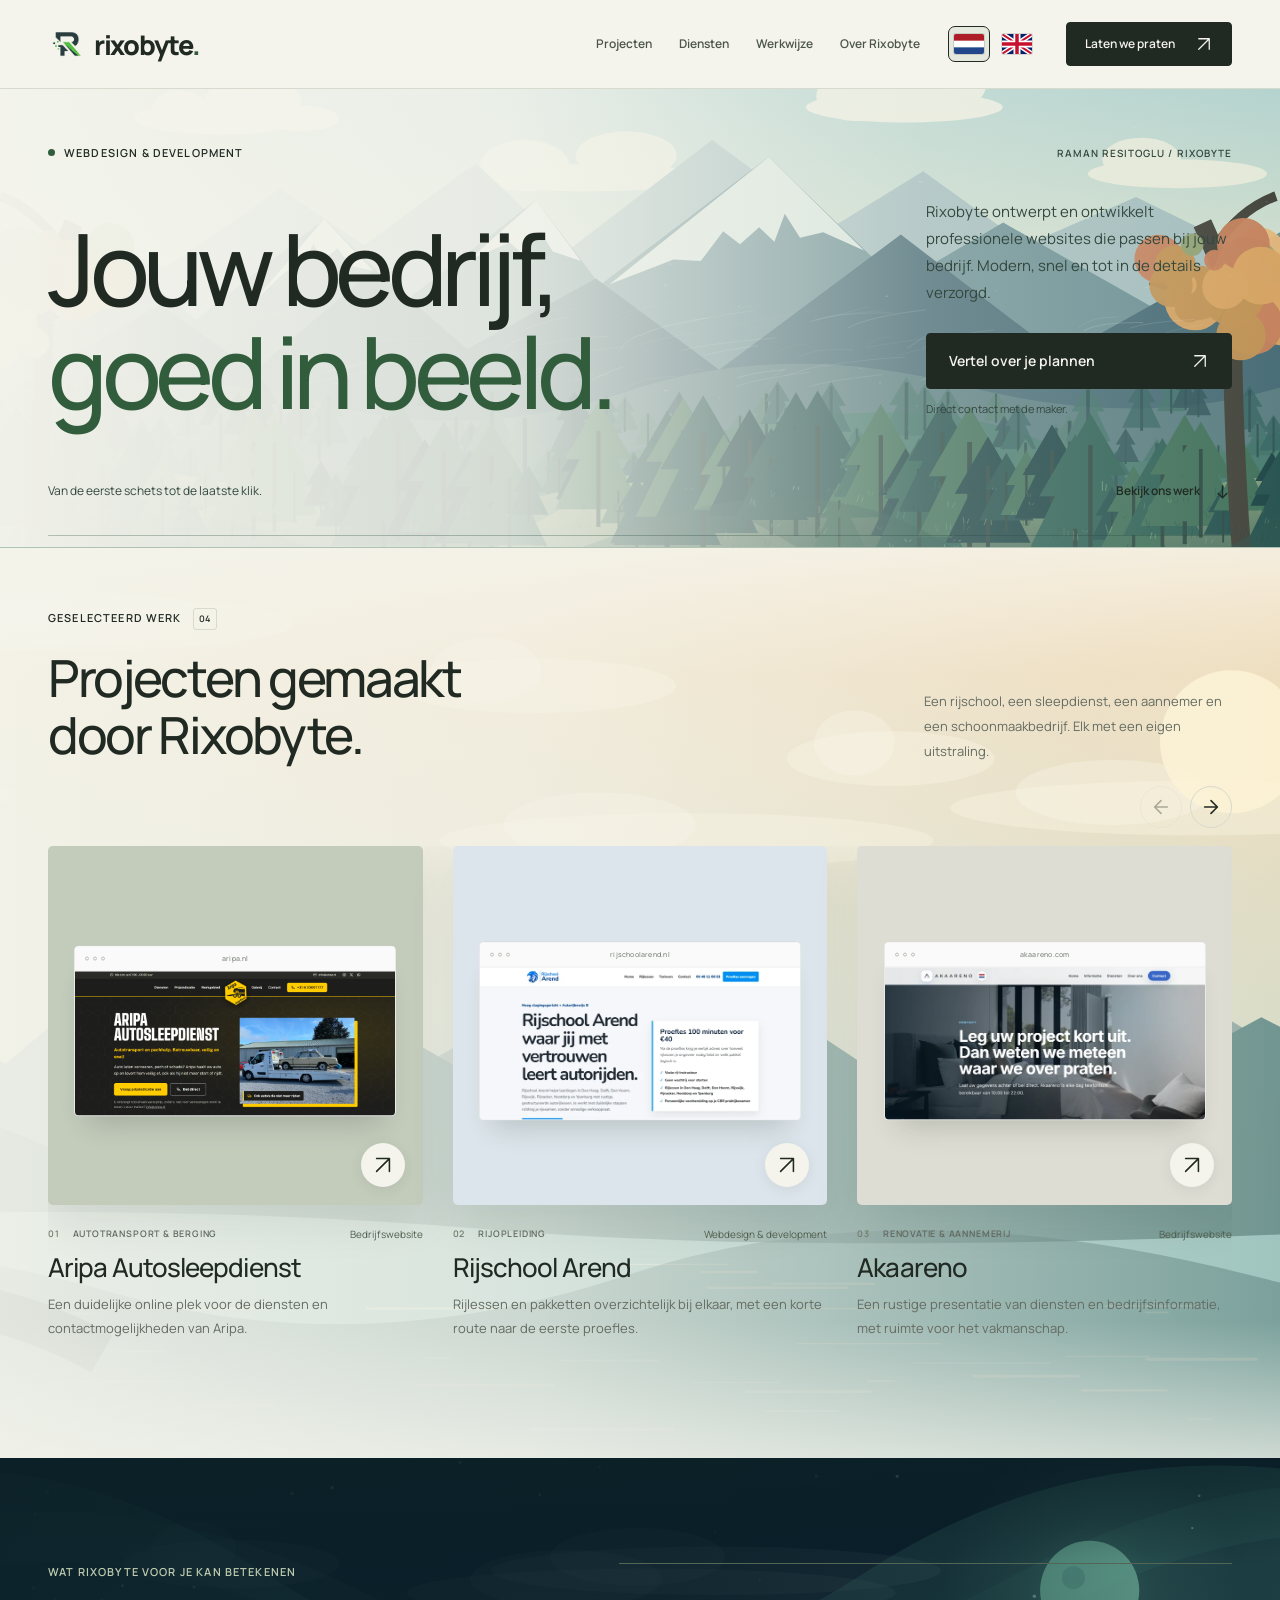
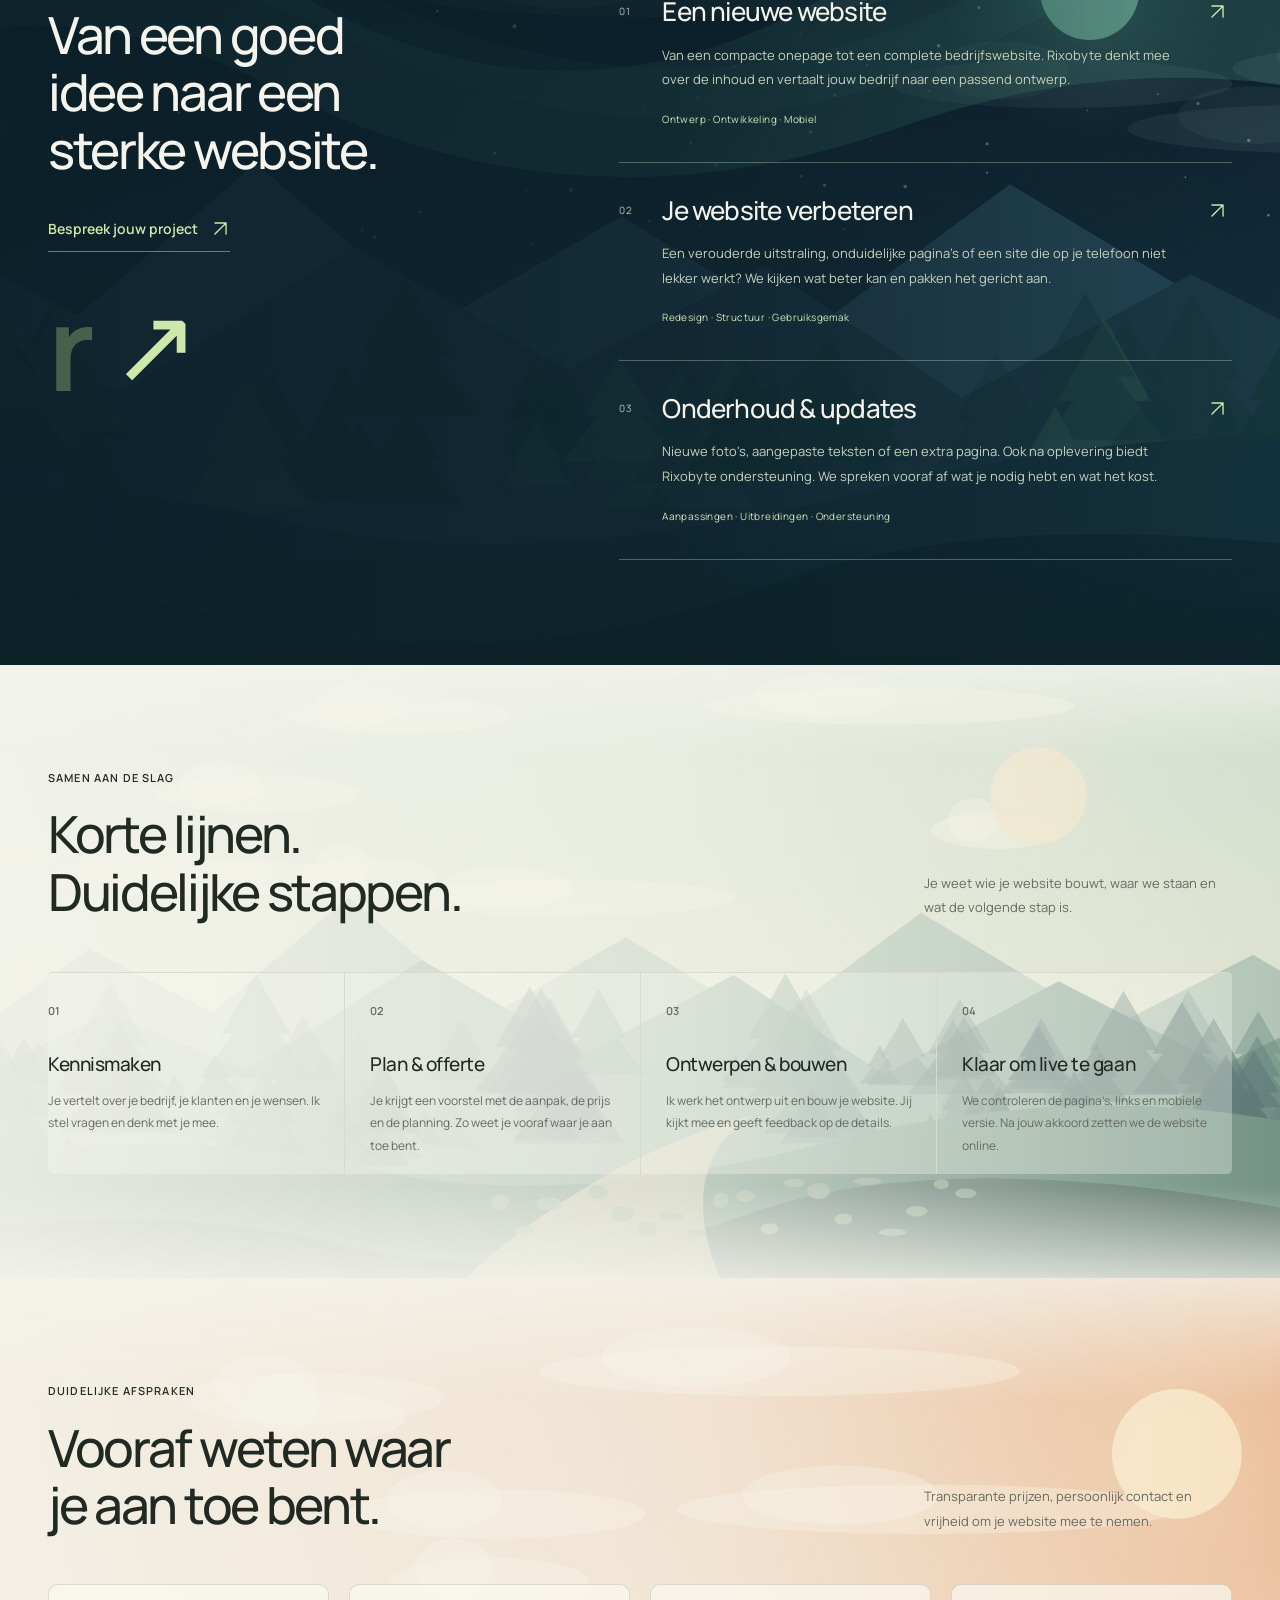
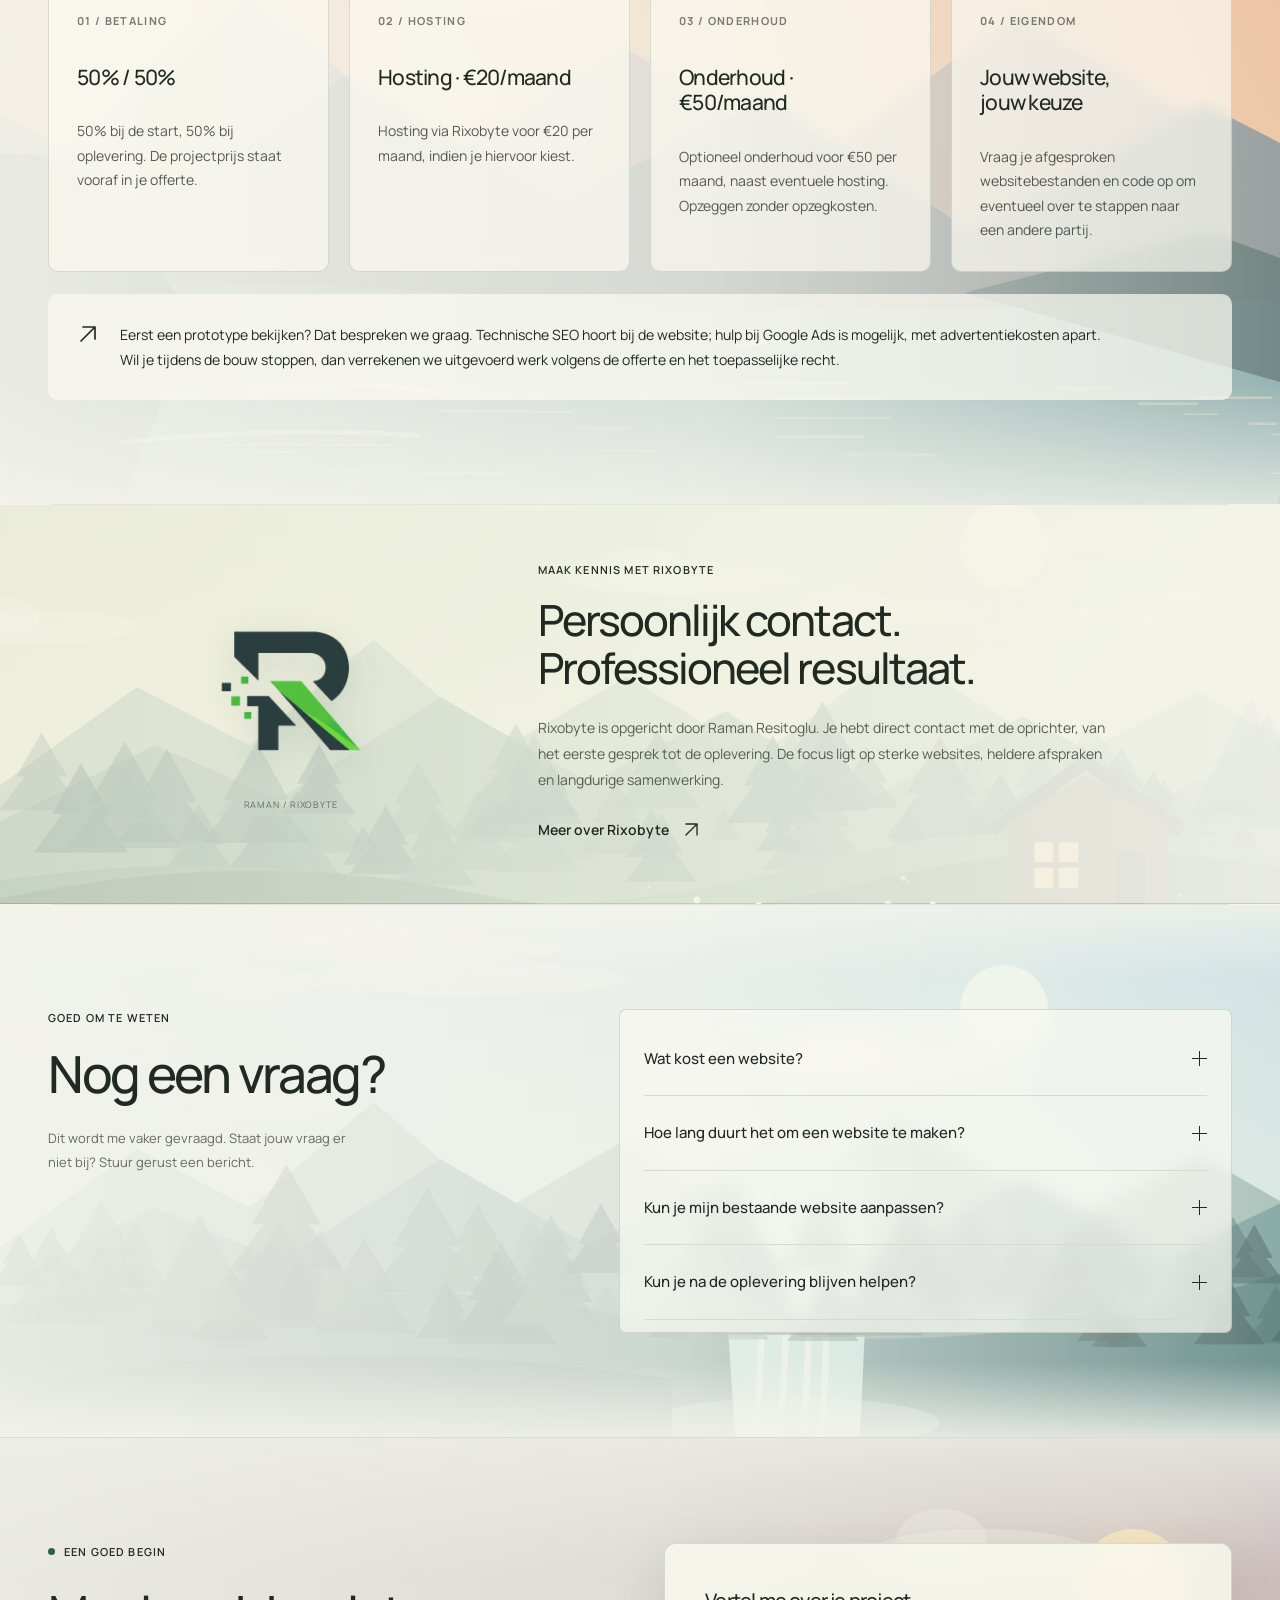
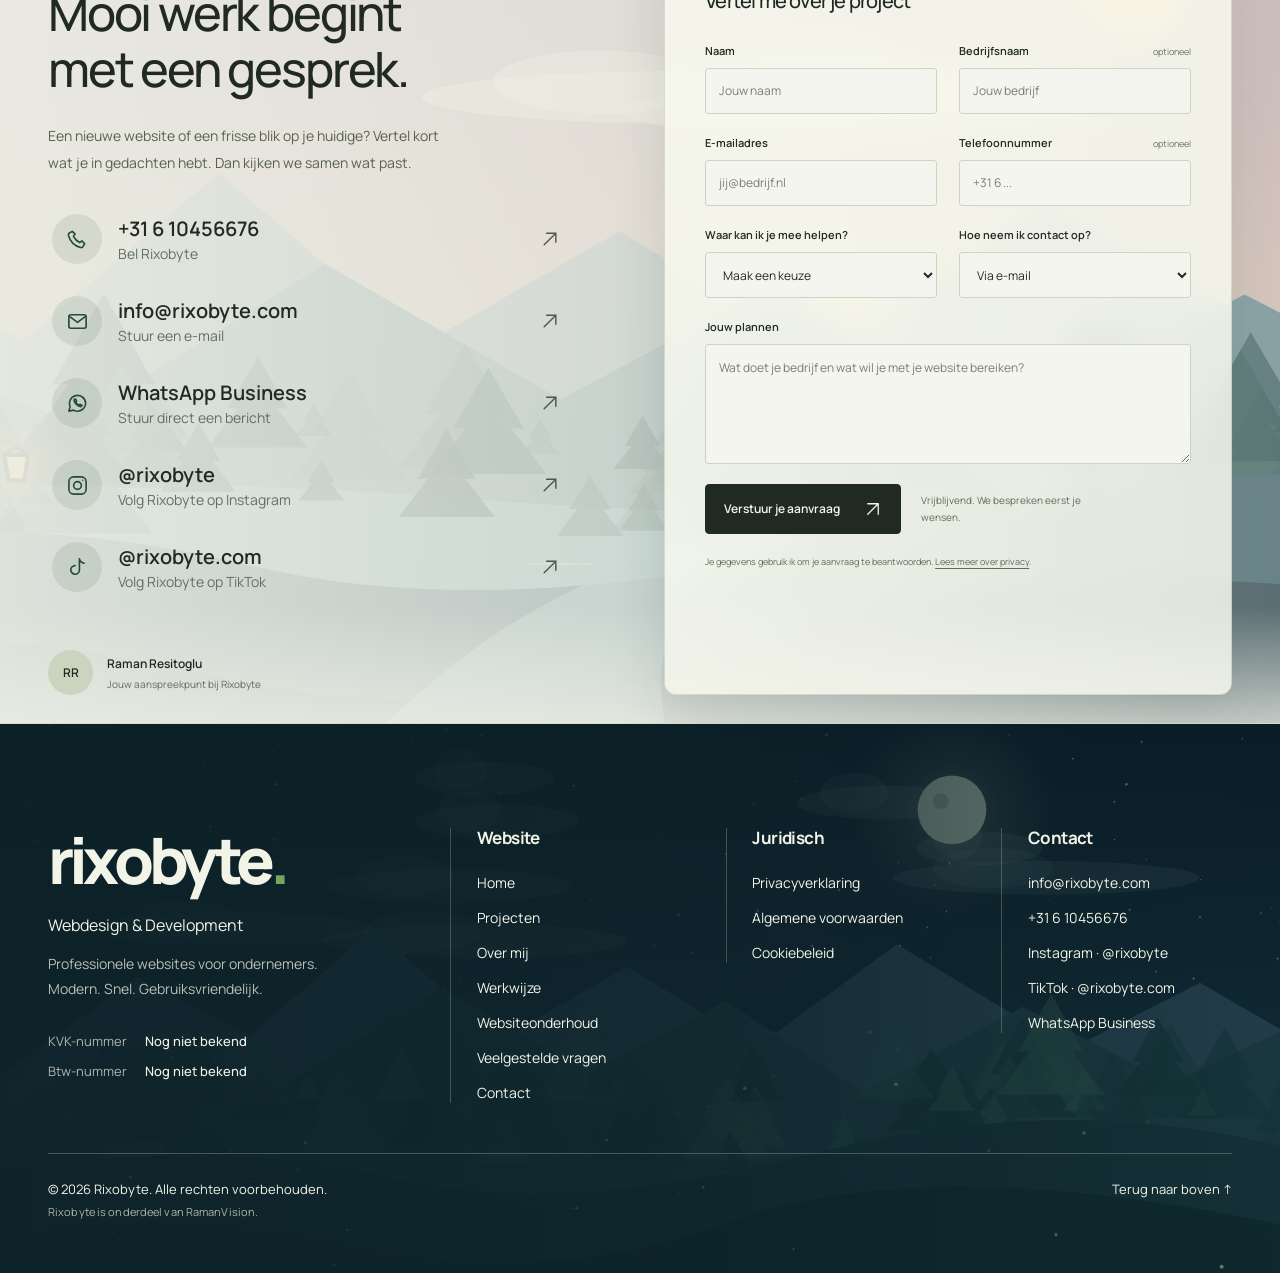
==== commit 12a57cb0: "Publish unique animated wallpaper scenes and bust stylesheet cache" ====
--- a/index.html
+++ b/index.html
@@ -35,7 +35,7 @@
       type="font/woff"
       crossorigin
     />
-    <link rel="stylesheet" href="styles.css?v=20261120-audit" />
+    <link rel="stylesheet" href="styles.css?v=20261120-distinct-scenes" />
     <script src="translations.js?v=20261119-ramanvision" defer></script>
     <script src="script.js?v=20261120-audit" defer></script>
     <script src="rixobyte-nature.js?v=20261120-audit" defer></script>
--- a/styles.css
+++ b/styles.css
@@ -2943,3 +2943,102 @@
 @media (prefers-reduced-motion: reduce) {
   html { scroll-behavior: auto; }
 }
+
+
+/* Rixobyte landscape collection v2 — every chapter its own detailed scene.
+   Illustrations are resolution-independent vector scenes with quiet CSS animations. */
+body[data-page="home"] :is(.projects,.services,.process,.agreements,.maker,.faq,.contact,.site-footer)::before,
+body[data-page="info"] :is(.info-hero,.about-grid,.info-vision,.info-details,.privacy-section)::before {
+  background-size:cover;
+  background-repeat:no-repeat;
+}
+body[data-page="home"] .projects::before {
+  background-image:
+    linear-gradient(180deg,rgba(244,244,236,.72),transparent 14%,transparent 85%,rgba(244,244,236,.68)),
+    linear-gradient(90deg,rgba(244,244,236,.91) 0%,rgba(244,244,236,.72) 42%,rgba(244,244,236,.19) 100%),
+    url("rixobyte-scene-lake.svg?v=20261120-v2");
+  background-position:center,center,center 54%;
+}
+body[data-page="home"] .services::before {
+  background-image:
+    linear-gradient(180deg,rgba(12,35,38,.56),transparent 13%,transparent 85%,rgba(12,35,38,.68)),
+    linear-gradient(90deg,rgba(11,31,40,.91),rgba(11,31,40,.78) 53%,rgba(11,31,40,.32)),
+    url("rixobyte-scene-aurora.svg?v=20261120-v2");
+  background-position:center,center,center 52%;
+}
+body[data-page="home"] .process::before {
+  background-image:
+    linear-gradient(180deg,rgba(244,244,236,.71),transparent 15%,transparent 85%,rgba(244,244,236,.74)),
+    linear-gradient(90deg,rgba(244,244,236,.92),rgba(244,244,236,.72) 53%,rgba(244,244,236,.28)),
+    url("rixobyte-scene-forest.svg?v=20261120-v2");
+  background-position:center,center,center 52%;
+}
+body[data-page="home"] .agreements::before {
+  background-image:
+    linear-gradient(180deg,rgba(244,244,236,.73),transparent 15%,transparent 85%,rgba(244,244,236,.73)),
+    linear-gradient(90deg,rgba(244,244,236,.93),rgba(244,244,236,.75) 55%,rgba(244,244,236,.25)),
+    url("rixobyte-scene-coast.svg?v=20261120-v2");
+  background-position:center,center,center 57%;
+}
+body[data-page="home"] .maker::before {
+  width:100vw;
+  background-image:
+    linear-gradient(90deg,rgba(240,243,230,.74),rgba(242,245,232,.84) 49%,rgba(244,244,236,.94)),
+    url("rixobyte-scene-garden.svg?v=20261120-v2");
+  background-position:center,center 48%;
+}
+body[data-page="home"] .faq::before {
+  background-image:
+    linear-gradient(180deg,rgba(244,244,236,.73),transparent 14%,transparent 86%,rgba(244,244,236,.8)),
+    linear-gradient(90deg,rgba(244,244,236,.92),rgba(244,244,236,.79) 52%,rgba(244,244,236,.30)),
+    url("rixobyte-scene-falls.svg?v=20261120-v2");
+  background-position:center,center,center 54%;
+}
+body[data-page="home"] .contact::before {
+  background-image:
+    linear-gradient(180deg,rgba(237,239,230,.75),transparent 16%,transparent 87%,rgba(237,239,230,.7)),
+    linear-gradient(90deg,rgba(237,239,230,.91),rgba(237,239,230,.73) 49%,rgba(237,239,230,.27)),
+    url("rixobyte-scene-twilight.svg?v=20261120-v2");
+  background-position:center,center,center 50%;
+}
+body[data-page="home"] .site-footer::before {
+  background-image:
+    linear-gradient(90deg,rgba(13,33,40,.94),rgba(13,33,40,.81) 55%,rgba(13,33,40,.46)),
+    url("rixobyte-scene-starwood.svg?v=20261120-v2");
+  background-position:center,center 56%;
+}
+body[data-page="info"] .about-grid::before {
+  background-image:
+    linear-gradient(180deg,rgba(239,242,235,.7),rgba(239,242,235,.84) 88%),
+    linear-gradient(90deg,rgba(239,242,235,.73),rgba(239,242,235,.47)),
+    url("rixobyte-scene-moonlake.svg?v=20261120-v2");
+  background-position:center,center,center 55%;
+}
+body[data-page="info"] .info-vision::before {
+  background-image:
+    linear-gradient(90deg,rgba(13,29,43,.92),rgba(13,29,43,.83) 55%,rgba(13,29,43,.41)),
+    url("rixobyte-scene-starridge.svg?v=20261120-v2");
+  background-position:center,center 47%;
+}
+body[data-page="info"] .info-details::before {
+  background-image:
+    linear-gradient(180deg,rgba(244,244,236,.68),transparent 17%,transparent 85%,rgba(244,244,236,.75)),
+    linear-gradient(90deg,rgba(244,244,236,.92),rgba(244,244,236,.68) 55%,rgba(244,244,236,.27)),
+    url("rixobyte-scene-lanternpath.svg?v=20261120-v2");
+  background-position:center,center,center 49%;
+}
+body[data-page="info"] .privacy-section::before {
+  background-image:
+    linear-gradient(180deg,rgba(230,236,229,.73),transparent 12%,transparent 88%,rgba(230,236,229,.75)),
+    linear-gradient(90deg,rgba(230,236,229,.95),rgba(230,236,229,.84) 57%,rgba(230,236,229,.38)),
+    url("rixobyte-scene-nightmarsh.svg?v=20261120-v2");
+  background-position:center,center,center 62%;
+}
+@media(max-width:760px){
+  body[data-page="home"] :is(.projects,.process,.agreements,.faq,.contact)::before,
+  body[data-page="info"] :is(.about-grid,.info-details,.privacy-section)::before {
+    background-position:center,center,63% center;
+  }
+  body[data-page="home"] .maker::before {background-position:center,63% center}
+  body[data-page="info"] .info-vision::before {background-position:center,61% center}
+}
